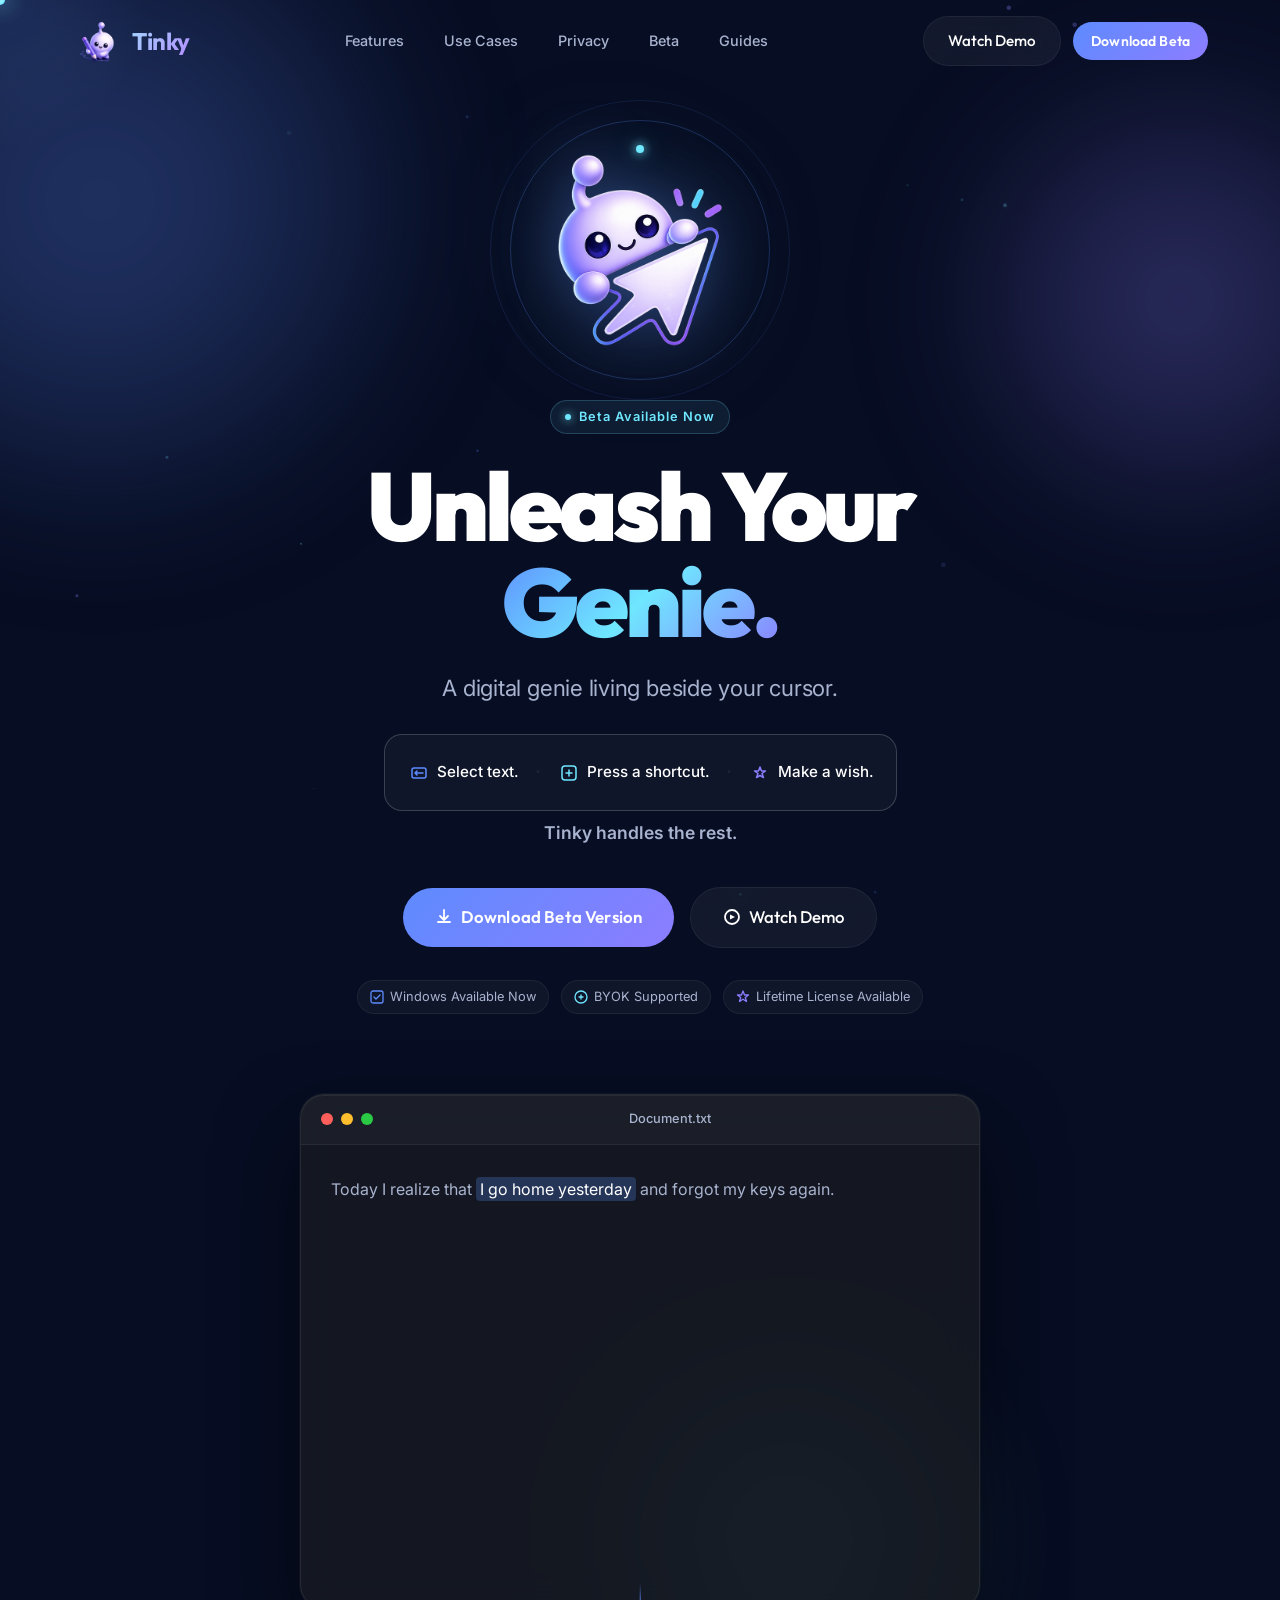
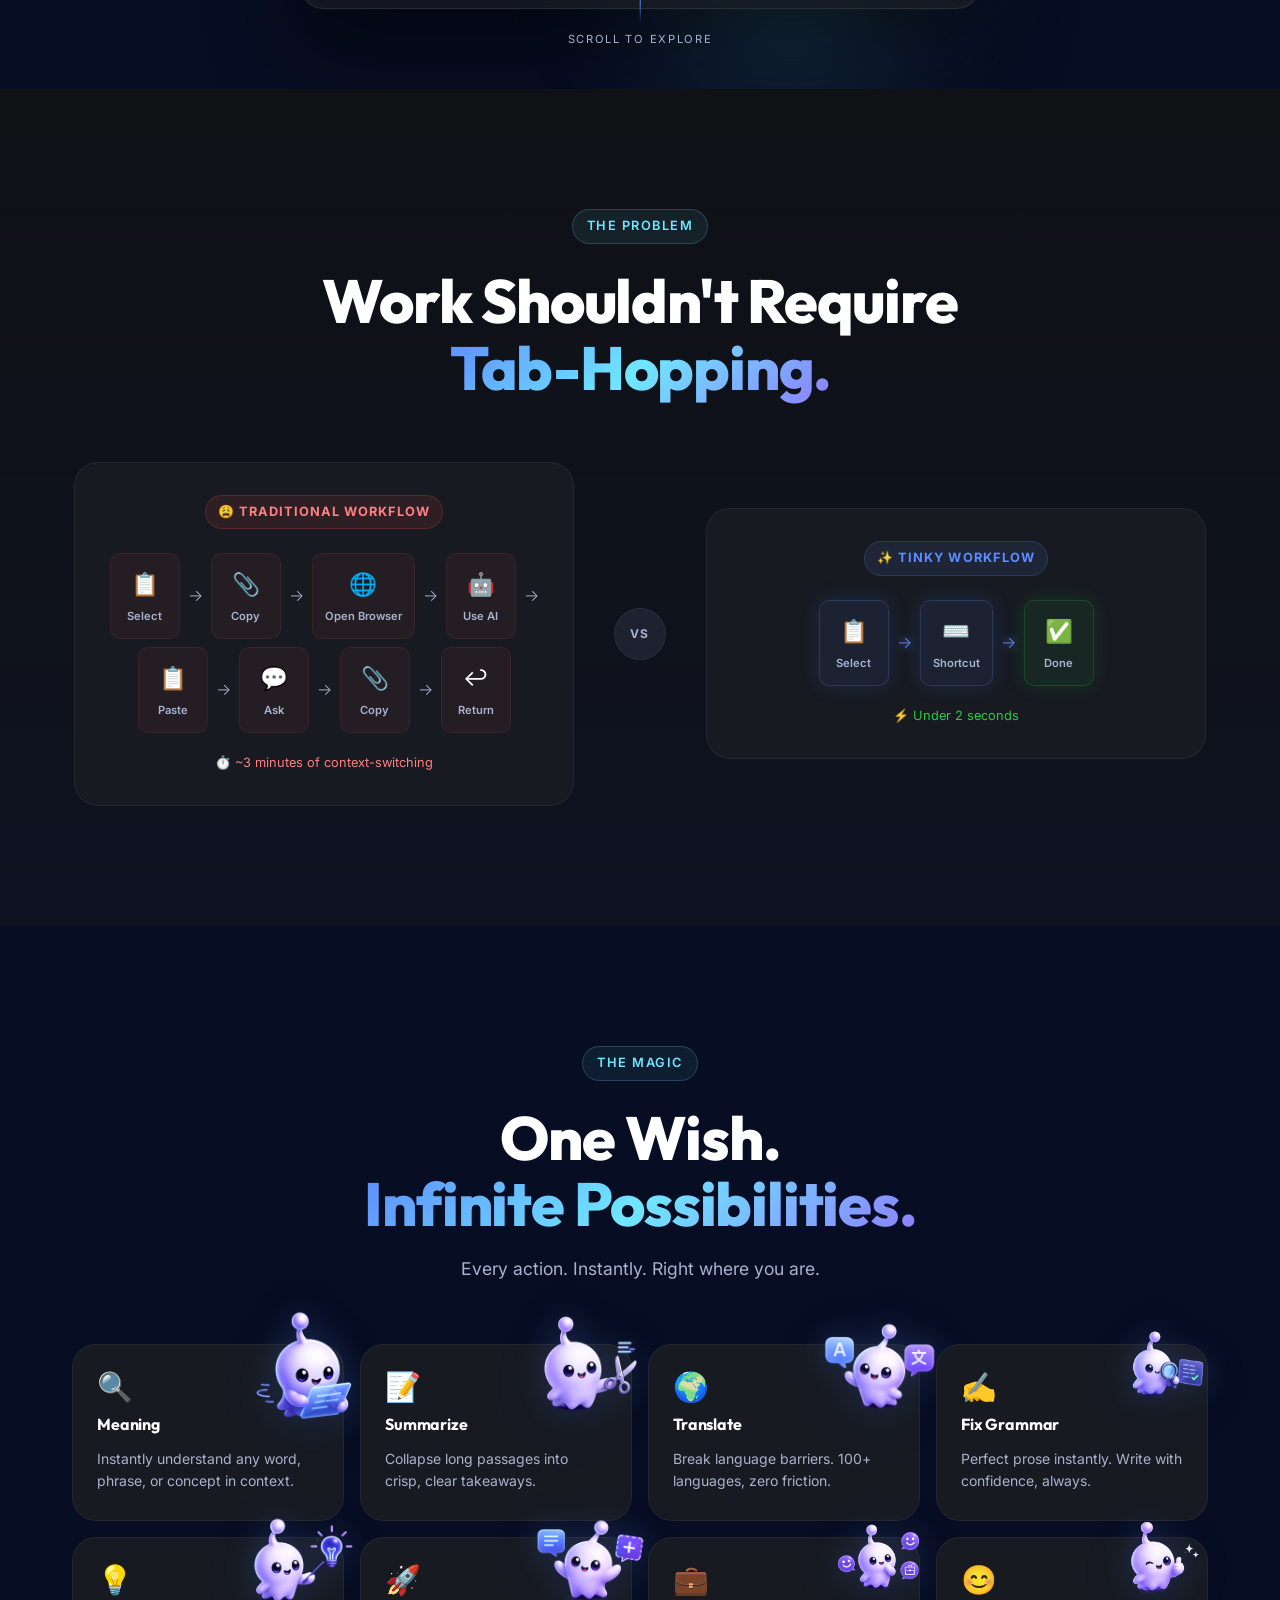
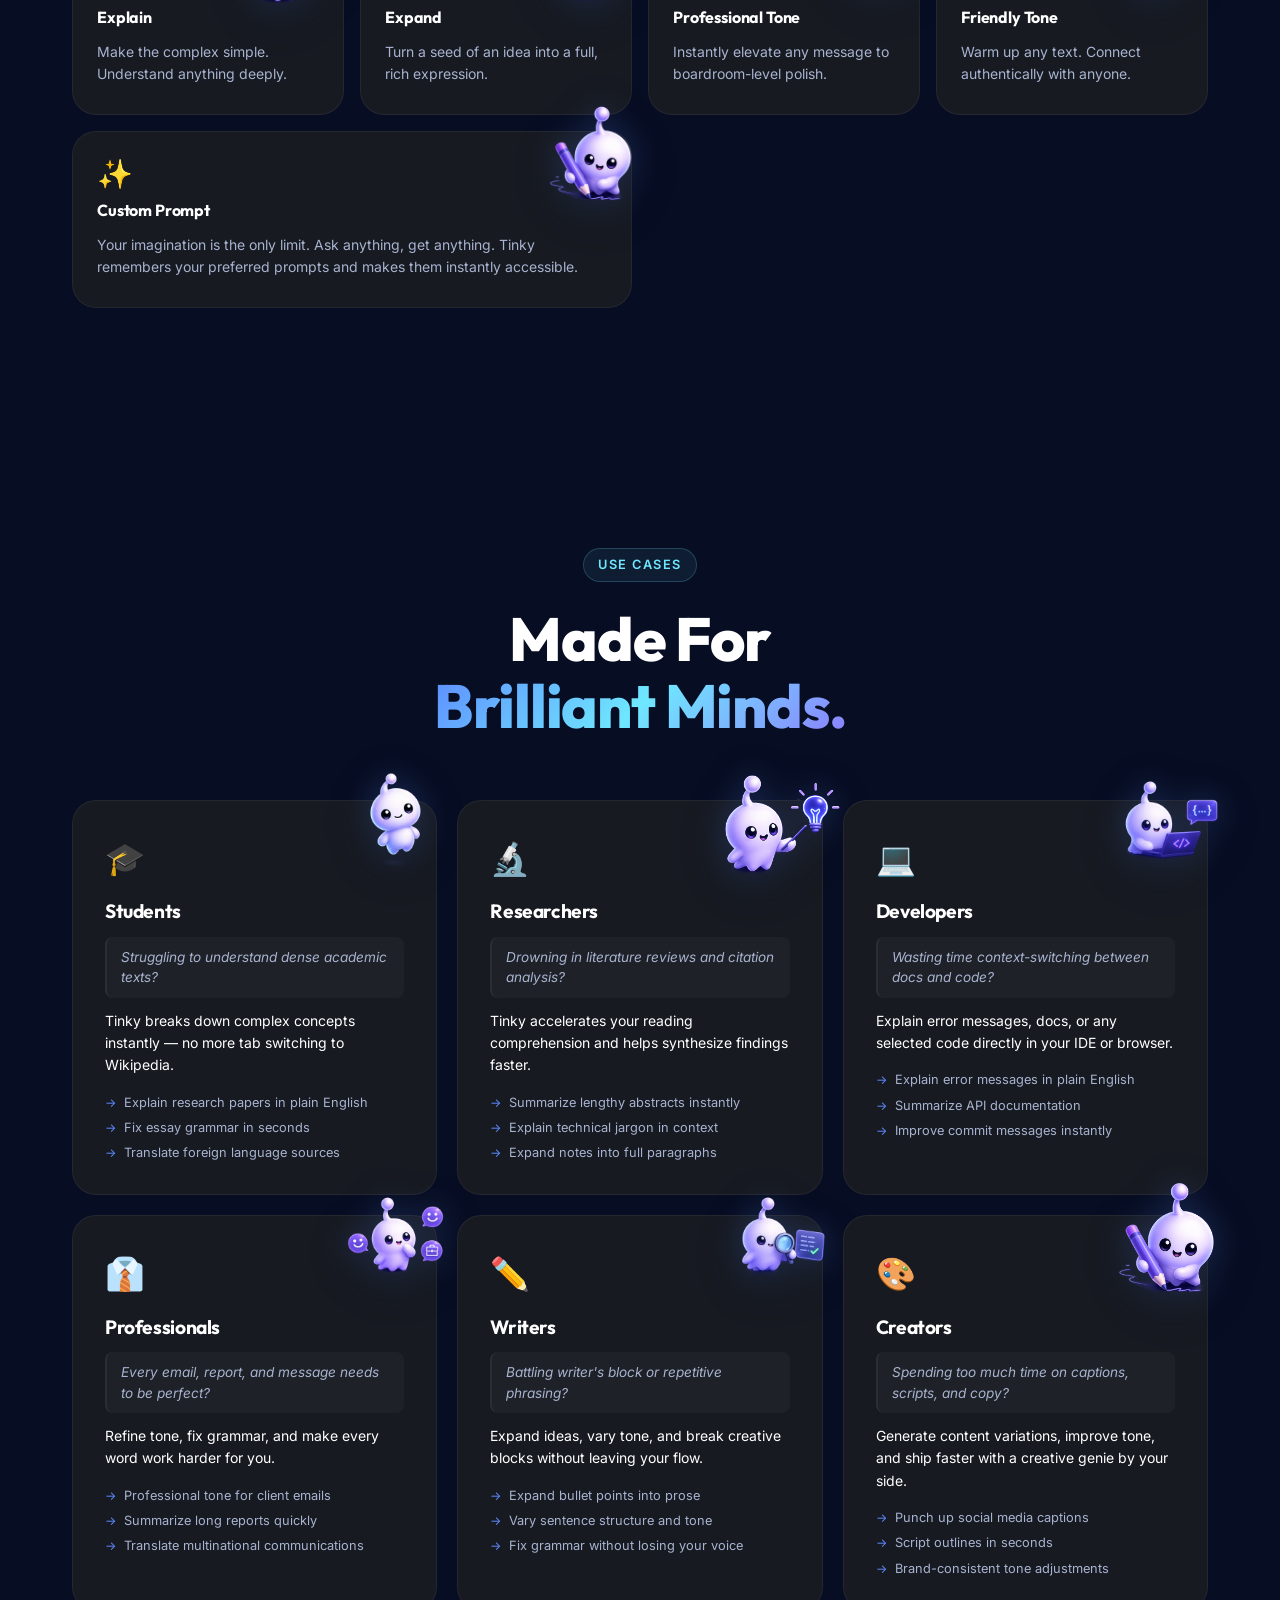
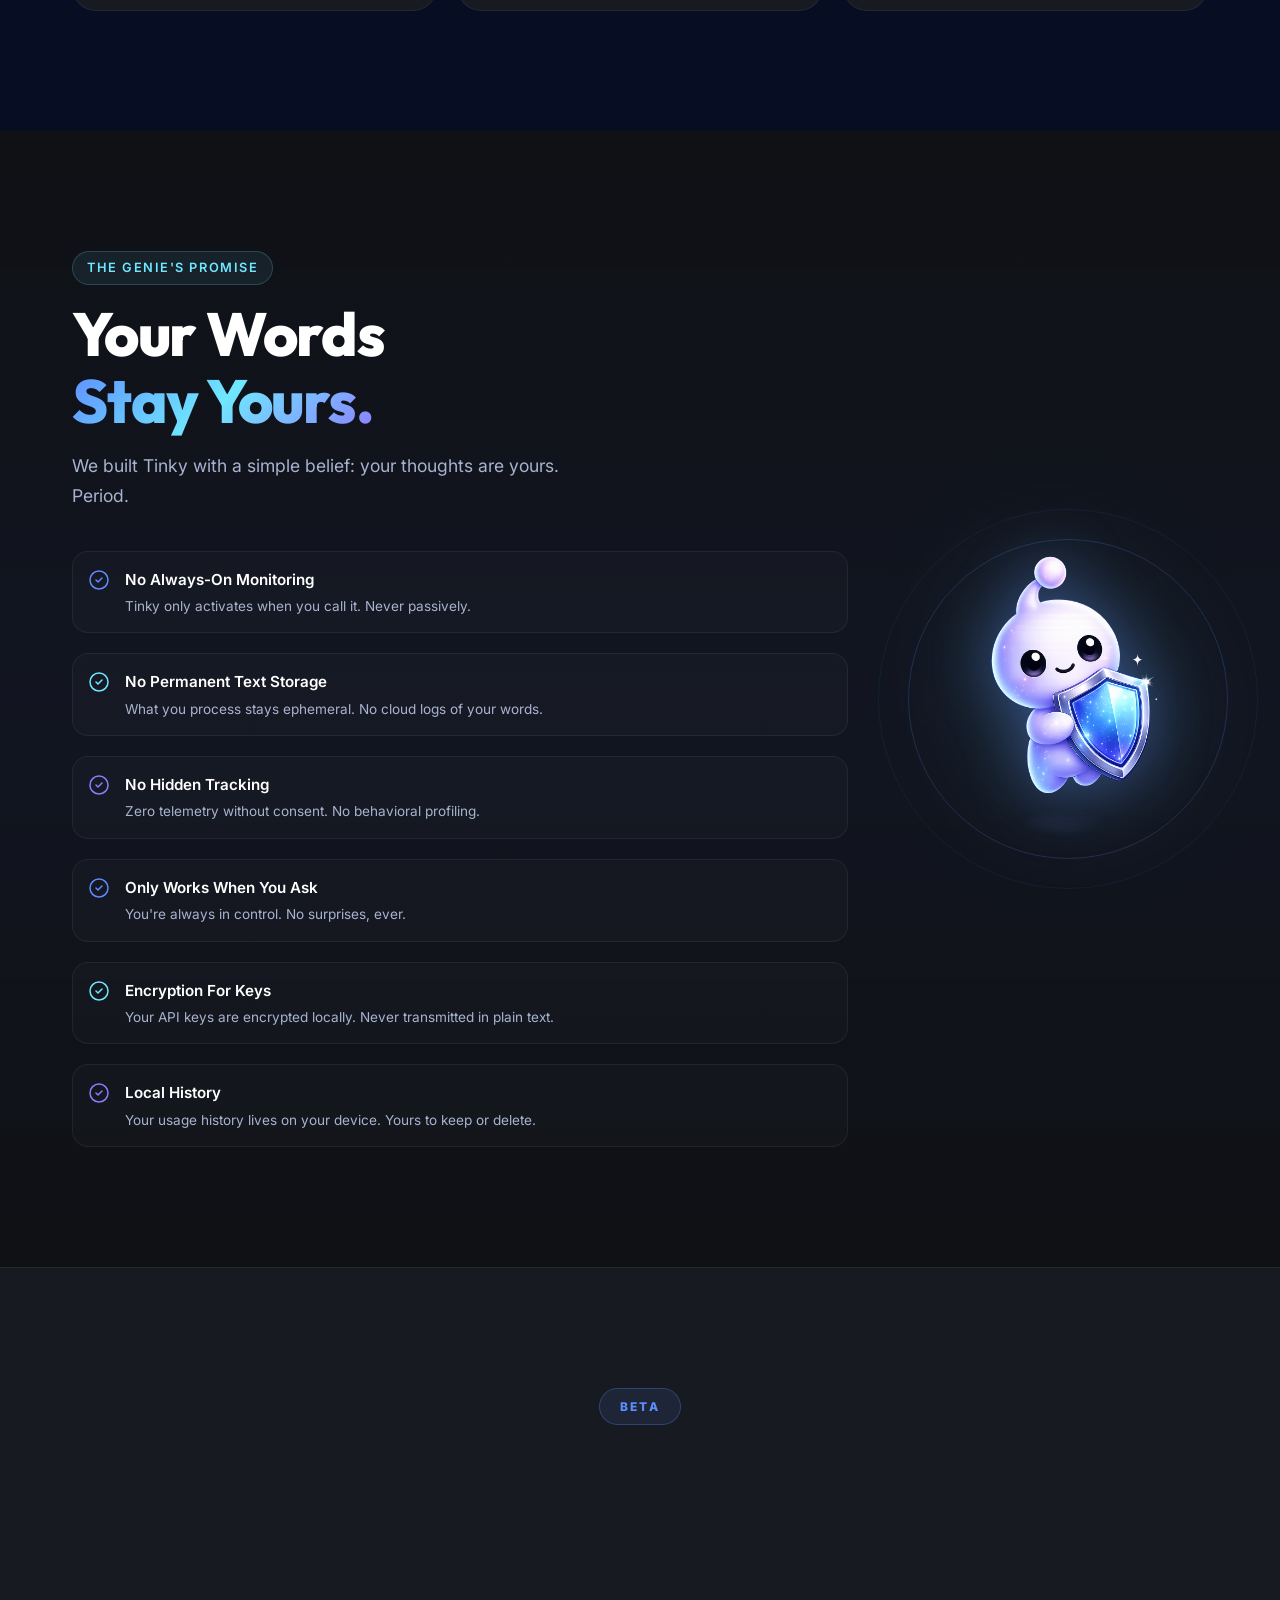
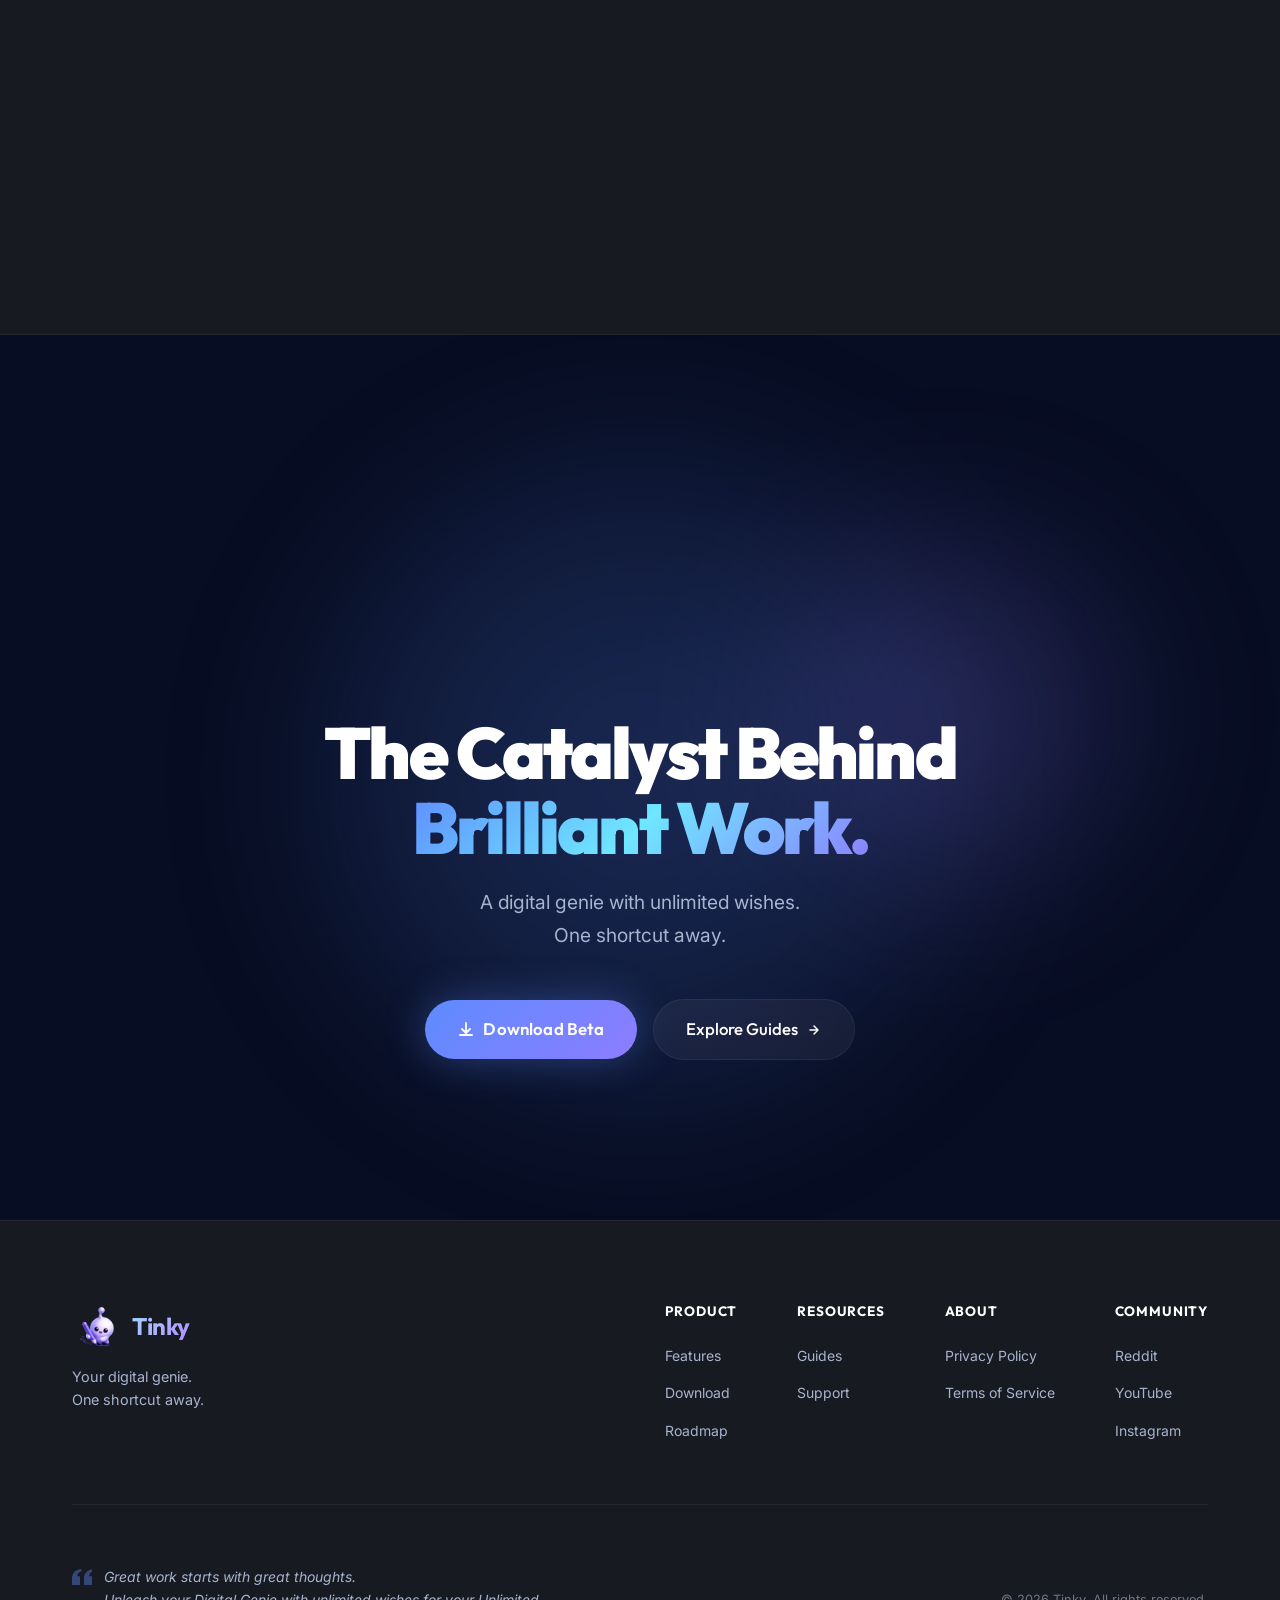
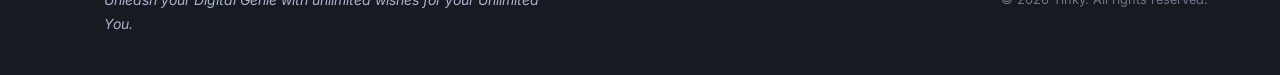
==== index.html @ 5c69d60b "Add files via upload" ====
<!DOCTYPE html>
<html lang="en">
<head>
  <meta charset="UTF-8" />
  <meta name="viewport" content="width=device-width, initial-scale=1.0" />
  <meta name="description" content="Tinky — A digital genie living beside your cursor. Select text, press a shortcut, make a wish. Tinky handles the rest." />
  <meta name="keywords" content="Tinky, AI assistant, text enhancement, productivity tool, digital genie, AI writing" />
  <meta property="og:title" content="Tinky — Unleash Your Genie" />
  <meta property="og:description" content="A digital genie living beside your cursor. Select text. Press a shortcut. Make a wish." />
  <title>Tinky — Unleash Your Genie</title>
  <link rel="preconnect" href="https://fonts.googleapis.com" />
  <link rel="preconnect" href="https://fonts.gstatic.com" crossorigin />
  <link href="https://fonts.googleapis.com/css2?family=Inter:wght@300;400;500;600;700;800;900&family=Outfit:wght@300;400;500;600;700;800;900&display=swap" rel="stylesheet" />
  <link rel="preload" href="styles.css" as="style" onload="this.onload=null;this.rel='stylesheet'">
  <noscript><link rel="stylesheet" href="styles.css" /></noscript>
  <link rel="icon" type="image/png" href="assets/tinky_app_icon.ico" />
  
  <style>
    html {
      background: #070d22;
    }
    body {
      margin: 0;
      min-height: 100vh;
      background: #070d22;
      color: #ffffff;
    }
    .loading-indicator {
      position: fixed;
      inset: 0;
      background: radial-gradient(circle at top, rgba(94, 139, 255, 0.18), transparent 40%), linear-gradient(135deg, #0a0e27 0%, #12182f 100%);
      display: flex;
      flex-direction: column;
      justify-content: center;
      align-items: center;
      z-index: 999999999;
      opacity: 1;
      visibility: visible;
      transition: opacity 0.35s ease-out, visibility 0.35s ease-out;
      pointer-events: auto;
    }
    .loading-indicator.hidden {
      opacity: 0;
      visibility: hidden;
      pointer-events: none;
    }
    .loading-spinner {
      width: 72px;
      height: 72px;
      border-radius: 50%;
      border: 3px solid rgba(94, 139, 255, 0.18);
      border-top-color: #8c7dff;
      box-shadow: 0 0 0 1px rgba(110, 139, 255, 0.12), 0 18px 60px rgba(12, 18, 38, 0.42);
      animation: spin 1.05s linear infinite;
      margin-bottom: 18px;
    }
    .loading-status {
      font-family: 'Inter', sans-serif;
      font-size: 14px;
      color: rgba(255, 255, 255, 0.72);
      letter-spacing: 0.12em;
      text-transform: uppercase;
      margin-top: 8px;
    }
    @keyframes spin {
      to { transform: rotate(360deg); }
    }
    .loading-text {
      font-family: 'Inter', sans-serif;
      font-size: 18px;
      color: #fff;
      font-weight: 500;
      margin-bottom: 8px;
    }
    .loading-percentage {
      font-family: 'Inter', sans-serif;
      font-size: 48px;
      font-weight: 700;
      background: linear-gradient(135deg, #5e8bff 0%, #a78bfa 100%);
      -webkit-background-clip: text;
      -webkit-text-fill-color: transparent;
      background-clip: text;
    }
  </style>
</head>
<body>
  <!-- Loading Indicator -->
  <div id="loading-indicator" class="loading-indicator">
    <div class="loading-spinner"></div>
    <div class="loading-text">Loading</div>
    <div class="loading-percentage" id="loading-percentage">0%</div>
  </div>

  <!-- Cursor Glow -->
  <div id="cursor-glow" class="cursor-glow"></div>

  <!-- Particle Canvas -->
  <canvas id="particle-canvas" class="particle-canvas"></canvas>

  <!-- Navigation -->
  <nav class="nav" id="navbar">
    <div class="nav-inner">
      <div class="nav-logo">
        <div class="logo-icon">
          <img src="assets/tinky_app_icon.png" alt="Tinky Logo" class="nav-logo-img" />
        </div>
        <span class="logo-text">Tinky</span>
      </div>

      <ul class="nav-links">
        <li><a href="#features" class="nav-link">Features</a></li>
        <li><a href="#use-cases" class="nav-link">Use Cases</a></li>
        <li><a href="#privacy" class="nav-link">Privacy</a></li>
        <li><a href="#beta" class="nav-link">Beta</a></li>
        <li><a href="guides/Guide.html" class="nav-link">Guides</a></li>
        
      </ul>

      <div class="nav-actions">
        <a href="https://youtu.be/d6qUMZA48lI" class="btn-ghost" id="nav-demo-btn" target="_blank" rel="noopener noreferrer">Watch Demo</a>
        <a href="https://github.com/Prasad-wOw/Tinky/releases/download/v1.0.1/Tinky.exe" class="btn-primary btn-sm" id="nav-download-btn" download>Download Beta</a>
      </div>

      <button class="mobile-menu-btn" id="mobile-menu-btn" aria-label="Toggle menu">
        <span></span><span></span><span></span>
      </button>
    </div>
      <div class="mobile-menu" id="mobile-menu">
      <a href="#features" class="mobile-link">Features</a>
      <a href="#use-cases" class="mobile-link">Use Cases</a>
      <a href="#privacy" class="mobile-link">Privacy</a>
      <a href="#beta" class="mobile-link">Beta</a>
      <a href="guides/Guide.html" class="mobile-link">Guides</a>
      <a href="https://github.com/Prasad-wOw/Tinky/releases/download/v1.0.1/Tinky.exe" class="btn-primary" id="mobile-download-btn" download>Download Beta</a>
    </div>
  </nav>

  <!-- ============================
       HERO SECTION
  ============================= -->
  <section class="hero" id="hero">
    <div class="hero-bg">
      <div class="hero-orb hero-orb-1"></div>
      <div class="hero-orb hero-orb-2"></div>
      <div class="hero-orb hero-orb-3"></div>
    </div>

    <div class="hero-content">
      <!-- Mascot -->
      <div class="hero-mascot-wrapper" id="hero-mascot">
        <div class="mascot-container">
          <div class="mascot-glow-ring"></div>
          <div class="mascot-glow-ring ring-2"></div>
          <img src="assets/Tinky_logo.png" alt="Tinky mascot" class="mascot-img" id="mascot-img"/>
          <div class="mascot-particles" id="mascot-particles"></div>
          <div class="antenna-glow"></div>
        </div>
      </div>

      <div class="hero-text">
        <div class="hero-badge reveal">
          <span class="badge-dot"></span>
          Beta Available Now
        </div>

        <h1 class="hero-headline reveal reveal-delay-1">
          Unleash Your<br/>
          <span class="gradient-text">Genie.</span>
        </h1>

        <p class="hero-subheadline reveal reveal-delay-2">
          A digital genie living beside your cursor.
        </p>

        <div class="hero-steps reveal reveal-delay-3" style="border: 1px solid rgba(255,255,255,0.18); border-radius: 18px; padding: 18px 22px; background: rgba(255,255,255,0.04); display: inline-flex; align-items: center; gap: 12px;">
          <div class="step-item">
            <div class="step-icon">
              <svg width="16" height="16" viewBox="0 0 16 16" fill="none"><rect x="1" y="3" width="14" height="10" rx="2" fill="none" stroke="#5E8BFF" stroke-width="1.5"/><path d="M4 8h8M4 8L6 6M4 8l2 2" stroke="#5E8BFF" stroke-width="1.5" stroke-linecap="round"/></svg>
            </div>
            Select text.
          </div>
          <div class="step-dot">·</div>
          <div class="step-item">
            <div class="step-icon">
              <svg width="16" height="16" viewBox="0 0 16 16" fill="none"><rect x="1" y="1" width="14" height="14" rx="3" fill="none" stroke="#6FE7FF" stroke-width="1.5"/><path d="M5 8h6M8 5v6" stroke="#6FE7FF" stroke-width="1.5" stroke-linecap="round"/></svg>
            </div>
            Press a shortcut.
          </div>
          <div class="step-dot">·</div>
          <div class="step-item">
            <div class="step-icon">
              <svg width="16" height="16" viewBox="0 0 16 16" fill="none"><path d="M8 2l1.5 4h4L10 8.5l1.5 4L8 10.5 4.5 12.5 6 8.5 2.5 6h4z" fill="none" stroke="#8C7DFF" stroke-width="1.5" stroke-linejoin="round"/></svg>
            </div>
            Make a wish.
          </div>
        </div>

        <p class="hero-tagline reveal reveal-delay-3">
          Tinky handles the rest.
        </p>

        <div class="hero-ctas reveal reveal-delay-4">
          <a href="https://github.com/Prasad-wOw/Tinky/releases/download/v1.0.1/Tinky.exe" class="btn-primary btn-large" id="hero-download-btn" download>
            <svg width="18" height="18" viewBox="0 0 18 18" fill="none"><path d="M9 2v10M5 8l4 4 4-4M3 14h12" stroke="currentColor" stroke-width="1.8" stroke-linecap="round" stroke-linejoin="round"/></svg>
            Download Beta Version
          </a>
          <a href="https://youtu.be/d6qUMZA48lI" class="btn-ghost btn-large" id="hero-demo-btn" target="_blank" rel="noopener noreferrer">
            <svg width="18" height="18" viewBox="0 0 18 18" fill="none"><circle cx="9" cy="9" r="7" stroke="currentColor" stroke-width="1.8"/><path d="M7 6.5l5 2.5-5 2.5V6.5z" fill="currentColor"/></svg>
            Watch Demo
          </a>
        </div>

        <div class="hero-badges reveal reveal-delay-5">
          <div class="info-badge">
            <svg width="14" height="14" viewBox="0 0 14 14" fill="none"><rect x="1" y="1" width="12" height="12" rx="2" stroke="#5E8BFF" stroke-width="1.3"/><path d="M4 7l2 2 4-4" stroke="#5E8BFF" stroke-width="1.3" stroke-linecap="round"/></svg>
            Windows Available Now
          </div>
          <div class="info-badge">
            <svg width="14" height="14" viewBox="0 0 14 14" fill="none"><circle cx="7" cy="7" r="6" stroke="#6FE7FF" stroke-width="1.3"/><path d="M5 7h4M7 5v4" stroke="#6FE7FF" stroke-width="1.3" stroke-linecap="round"/></svg>
            BYOK Supported
          </div>
          <div class="info-badge">
            <svg width="14" height="14" viewBox="0 0 14 14" fill="none"><path d="M7 1l1.5 4h4l-3.25 2.5 1.25 4L7 9.25 3.5 11.5 4.75 7.5 1.5 5h4z" stroke="#8C7DFF" stroke-width="1.3" stroke-linejoin="round"/></svg>
            Lifetime License Available
          </div>
        </div>
      </div>
    </div>

    <!-- Interactive Demo Animation -->
    <div class="hero-demo reveal reveal-delay-2" id="hero-demo">
      <div class="demo-window">
        <div class="demo-window-bar">
          <div class="demo-dot demo-dot-red"></div>
          <div class="demo-dot demo-dot-yellow"></div>
          <div class="demo-dot demo-dot-green"></div>
          <span class="demo-window-title">Document.txt</span>
        </div>
        <div class="demo-content">
          <div class="demo-text-area">
            <p class="demo-text">Today I realize that <span class="demo-selected" id="demo-selected-text">I go home yesterday</span> and forgot my keys again.</p>
          </div>
          <div class="demo-shortcut-badge" id="demo-shortcut">
            <span class="shortcut-key">Ctrl</span>
            <span class="shortcut-plus">+</span>
            <span class="shortcut-key">Shift</span>
            <span class="shortcut-plus">+</span>
            <span class="shortcut-key">Space</span>
          </div>
          <div class="demo-tinky-popup" id="demo-popup">
            <div class="popup-header">
              <div class="popup-tinky-mini">✨</div>
              <span>Tinky</span>
            </div>
            <div class="popup-options">
              <div class="popup-option popup-option-active" id="demo-fix-btn">
                <span class="option-icon">✍️</span>
                Fix Grammar
              </div>
              <div class="popup-option">
                <span class="option-icon">📝</span>
                Summarize
              </div>
              <div class="popup-option">
                <span class="option-icon">🌍</span>
                Translate
              </div>
            </div>
          </div>
          <div class="demo-result" id="demo-result">
            <div class="result-label">✨ Fixed</div>
            <div class="result-text" id="demo-result-text">I went home yesterday</div>
          </div>
        </div>
      </div>
    </div>

    <div class="hero-scroll-hint">
      <div class="scroll-line"></div>
      <span>Scroll to explore</span>
    </div>
  </section>

  <!-- ============================
       SECTION 2: THE PROBLEM
  ============================= -->
  <section class="section problem-section" id="problem">
    <div class="container">
      <div class="section-label reveal">The Problem</div>
      <h2 class="section-headline reveal reveal-delay-1">
        Work Shouldn't Require<br/>
        <span class="gradient-text">Tab-Hopping.</span>
      </h2>

      <div class="workflow-comparison reveal reveal-delay-2">
        <div class="workflow-card workflow-old">
          <div class="workflow-label workflow-label-bad">😩 Traditional Workflow</div>
          <div class="workflow-steps" id="old-workflow">
            <div class="wf-step wf-step-bad">
              <div class="wf-icon">📋</div>
              <div class="wf-text">Select</div>
            </div>
            <div class="wf-arrow">→</div>
            <div class="wf-step wf-step-bad">
              <div class="wf-icon">📎</div>
              <div class="wf-text">Copy</div>
            </div>
            <div class="wf-arrow">→</div>
            <div class="wf-step wf-step-bad">
              <div class="wf-icon">🌐</div>
              <div class="wf-text">Open Browser</div>
            </div>
            <div class="wf-arrow">→</div>
            <div class="wf-step wf-step-bad">
              <div class="wf-icon">🤖</div>
              <div class="wf-text">Use AI</div>
            </div>
            <div class="wf-arrow">→</div>
            <div class="wf-step wf-step-bad">
              <div class="wf-icon">📋</div>
              <div class="wf-text">Paste</div>
            </div>
            <div class="wf-arrow">→</div>
            <div class="wf-step wf-step-bad">
              <div class="wf-icon">💬</div>
              <div class="wf-text">Ask</div>
            </div>
            <div class="wf-arrow">→</div>
            <div class="wf-step wf-step-bad">
              <div class="wf-icon">📎</div>
              <div class="wf-text">Copy</div>
            </div>
            <div class="wf-arrow">→</div>
            <div class="wf-step wf-step-bad">
              <div class="wf-icon">↩️</div>
              <div class="wf-text">Return</div>
            </div>
          </div>
          <div class="workflow-time">⏱️ ~3 minutes of context-switching</div>
        </div>

        <div class="vs-divider">
          <div class="vs-circle">VS</div>
        </div>

        <div class="workflow-card workflow-new">
          <div class="workflow-label workflow-label-good">✨ Tinky Workflow</div>
          <div class="workflow-steps workflow-steps-new">
            <div class="wf-step wf-step-good wf-step-glow">
              <div class="wf-icon">📋</div>
              <div class="wf-text">Select</div>
            </div>
            <div class="wf-arrow wf-arrow-glow">→</div>
            <div class="wf-step wf-step-good wf-step-glow">
              <div class="wf-icon">⌨️</div>
              <div class="wf-text">Shortcut</div>
            </div>
            <div class="wf-arrow wf-arrow-glow">→</div>
            <div class="wf-step wf-step-good wf-step-glow done-step">
              <div class="wf-icon">✅</div>
              <div class="wf-text">Done</div>
            </div>
          </div>
          <div class="workflow-time workflow-time-good">⚡ Under 2 seconds</div>
        </div>
      </div>
    </div>
  </section>

  <!-- ============================
       SECTION 3: THE MAGIC
  ============================= -->
  <section class="section magic-section" id="features">
    <div class="container">
      <div class="section-label reveal">The Magic</div>
      <h2 class="section-headline reveal reveal-delay-1">
        One Wish.<br/>
        <span class="gradient-text">Infinite Possibilities.</span>
      </h2>
      <p class="section-subtext reveal reveal-delay-2">
        Every action. Instantly. Right where you are.
      </p>

      <div class="features-grid" id="features-grid">
        <div class="feature-card reveal" data-delay="0">
          <div class="feature-card-glow"></div>
          <div class="feature-emoji">🔍</div>
          <div class="feature-tinky-mini">
            <img src="assets/Meaning-Tinky.png" alt="Meaning" class="tinky-mini-img" />
          </div>
          <h3 class="feature-title">Meaning</h3>
          <p class="feature-desc">Instantly understand any word, phrase, or concept in context.</p>
          
        </div>

        <div class="feature-card reveal" data-delay="50">
          <div class="feature-card-glow"></div>
          <div class="feature-emoji">📝</div>
          <div class="feature-tinky-mini">
            <img src="assets/Summarize-Tinky.png" alt="Summarize" class="tinky-mini-img" />
          </div>
          <h3 class="feature-title">Summarize</h3>
          <p class="feature-desc">Collapse long passages into crisp, clear takeaways.</p>
        </div>

        <div class="feature-card reveal" data-delay="100">
          <div class="feature-card-glow"></div>
          <div class="feature-emoji">🌍</div>
          <div class="feature-tinky-mini">
            <img src="assets/Translate-Tinky.png" alt="Translate" class="tinky-mini-img" />
          </div>
          <h3 class="feature-title">Translate</h3>
          <p class="feature-desc">Break language barriers. 100+ languages, zero friction.</p>
        </div>

        <div class="feature-card reveal" data-delay="150">
          <div class="feature-card-glow"></div>
          <div class="feature-emoji">✍️</div>
          <div class="feature-tinky-mini">
            <img src="assets/Fix-Grammar-Tinky.png" alt="Fix Grammar" class="tinky-mini-img" />
          </div>
          <h3 class="feature-title">Fix Grammar</h3>
          <p class="feature-desc">Perfect prose instantly. Write with confidence, always.</p>
        </div>

        <div class="feature-card reveal" data-delay="200">
          <div class="feature-card-glow"></div>
          <div class="feature-emoji">💡</div>
          <div class="feature-tinky-mini">
            <img src="assets/Explain-Tinky.png" alt="Explain" class="tinky-mini-img" />
          </div>
          <h3 class="feature-title">Explain</h3>
          <p class="feature-desc">Make the complex simple. Understand anything deeply.</p>
        </div>

        <div class="feature-card reveal" data-delay="250">
          <div class="feature-card-glow"></div>
          <div class="feature-emoji">🚀</div>
          <div class="feature-tinky-mini">
            <img src="assets/Expand-Tinky.png" alt="Expand" class="tinky-mini-img" />
          </div>
          <h3 class="feature-title">Expand</h3>
          <p class="feature-desc">Turn a seed of an idea into a full, rich expression.</p>
        </div>

        <div class="feature-card reveal" data-delay="300">
          <div class="feature-card-glow"></div>
          <div class="feature-emoji">💼</div>
          <div class="feature-tinky-mini">
            <img src="assets/Professional-Tone-Tinky.png" alt="Professional Tone" class="tinky-mini-img" />
          </div>
          <h3 class="feature-title">Professional Tone</h3>
          <p class="feature-desc">Instantly elevate any message to boardroom-level polish.</p>
        </div>

        <div class="feature-card reveal" data-delay="350">
          <div class="feature-card-glow"></div>
          <div class="feature-emoji">😊</div>
          <div class="feature-tinky-mini">
            <img src="assets/Friendly-Tone-Tinky.png" alt="Friendly Tone" class="tinky-mini-img" />
          </div>
          <h3 class="feature-title">Friendly Tone</h3>
          <p class="feature-desc">Warm up any text. Connect authentically with anyone.</p>
        </div>

        <div class="feature-card feature-card-wide reveal" data-delay="400">
          <div class="feature-card-glow"></div>
          <div class="feature-emoji">✨</div>
          <div class="feature-tinky-mini">
            <img src="assets/Custom-Prompt-Tinky.png" alt="Custom Prompt" class="tinky-mini-img" />
          </div>
          <h3 class="feature-title">Custom Prompt</h3>
          <p class="feature-desc">Your imagination is the only limit. Ask anything, get anything. Tinky remembers your preferred prompts and makes them instantly accessible.</p>
        </div>
      </div>
    </div>
  </section>

  <!-- ============================
       SECTION 5: USE CASES
  ============================= -->
  <section class="section usecases-section" id="use-cases">
    <div class="container">
      <div class="section-label reveal">Use Cases</div>
      <h2 class="section-headline reveal reveal-delay-1">
        Made For<br/>
        <span class="gradient-text">Brilliant Minds.</span>
      </h2>

      <div class="usecases-grid">
        <div class="usecase-card reveal" data-delay="0">
          <div class="usecase-card-inner">
            <div class="usecase-icon">🎓</div>
            <div class="usecase-tinky-badge">
              <img src="assets/ChatGPT%20Image%20Jun%208,%202026,%2010_54_30%20PM.png" alt="Students" class="usecase-tinky-img" />
            </div>
            <h3 class="usecase-title">Students</h3>
            <p class="usecase-problem">Struggling to understand dense academic texts?</p>
            <p class="usecase-solution">Tinky breaks down complex concepts instantly — no more tab switching to Wikipedia.</p>
            <ul class="usecase-examples">
              <li>Explain research papers in plain English</li>
              <li>Fix essay grammar in seconds</li>
              <li>Translate foreign language sources</li>
            </ul>
          </div>
        </div>

        <div class="usecase-card reveal" data-delay="100">
          <div class="usecase-card-inner">
            <div class="usecase-icon">🔬</div>
            <div class="usecase-tinky-badge">
              <img src="assets/Explain-Tinky.png" alt="Researchers" class="usecase-tinky-img" />
            </div>
            <h3 class="usecase-title">Researchers</h3>
            <p class="usecase-problem">Drowning in literature reviews and citation analysis?</p>
            <p class="usecase-solution">Tinky accelerates your reading comprehension and helps synthesize findings faster.</p>
            <ul class="usecase-examples">
              <li>Summarize lengthy abstracts instantly</li>
              <li>Explain technical jargon in context</li>
              <li>Expand notes into full paragraphs</li>
            </ul>
          </div>
        </div>

        <div class="usecase-card reveal" data-delay="200">
          <div class="usecase-card-inner">
            <div class="usecase-icon">💻</div>
            <div class="usecase-tinky-badge">
              <img src="assets/ChatGPT%20Image%20May%2031,%202026,%2010_55_12%20PM.png" alt="Developers" class="usecase-tinky-img" />
            </div>
            <h3 class="usecase-title">Developers</h3>
            <p class="usecase-problem">Wasting time context-switching between docs and code?</p>
            <p class="usecase-solution">Explain error messages, docs, or any selected code directly in your IDE or browser.</p>
            <ul class="usecase-examples">
              <li>Explain error messages in plain English</li>
              <li>Summarize API documentation</li>
              <li>Improve commit messages instantly</li>
            </ul>
          </div>
        </div>

        <div class="usecase-card reveal" data-delay="0">
          <div class="usecase-card-inner">
            <div class="usecase-icon">👔</div>
            <div class="usecase-tinky-badge">
              <img src="assets/Professional-Tone-Tinky.png" alt="Professionals" class="usecase-tinky-img" />
            </div>
            <h3 class="usecase-title">Professionals</h3>
            <p class="usecase-problem">Every email, report, and message needs to be perfect?</p>
            <p class="usecase-solution">Refine tone, fix grammar, and make every word work harder for you.</p>
            <ul class="usecase-examples">
              <li>Professional tone for client emails</li>
              <li>Summarize long reports quickly</li>
              <li>Translate multinational communications</li>
            </ul>
          </div>
        </div>

        <div class="usecase-card reveal" data-delay="100">
          <div class="usecase-card-inner">
            <div class="usecase-icon">✏️</div>
            <div class="usecase-tinky-badge">
              <img src="assets/Fix-Grammar-Tinky.png" alt="Writers" class="usecase-tinky-img" />
            </div>
            <h3 class="usecase-title">Writers</h3>
            <p class="usecase-problem">Battling writer's block or repetitive phrasing?</p>
            <p class="usecase-solution">Expand ideas, vary tone, and break creative blocks without leaving your flow.</p>
            <ul class="usecase-examples">
              <li>Expand bullet points into prose</li>
              <li>Vary sentence structure and tone</li>
              <li>Fix grammar without losing your voice</li>
            </ul>
          </div>
        </div>

        <div class="usecase-card reveal" data-delay="200">
          <div class="usecase-card-inner">
            <div class="usecase-icon">🎨</div>
            <div class="usecase-tinky-badge">
              <img src="assets/Custom-Prompt-Tinky.png" alt="Creators" class="usecase-tinky-img" />
            </div>
            <h3 class="usecase-title">Creators</h3>
            <p class="usecase-problem">Spending too much time on captions, scripts, and copy?</p>
            <p class="usecase-solution">Generate content variations, improve tone, and ship faster with a creative genie by your side.</p>
            <ul class="usecase-examples">
              <li>Punch up social media captions</li>
              <li>Script outlines in seconds</li>
              <li>Brand-consistent tone adjustments</li>
            </ul>
          </div>
        </div>
      </div>
    </div>
  </section>

  <!-- ============================
       SECTION 6: PRIVACY
  ============================= -->
  <section class="section privacy-section" id="privacy">
    <div class="container">
      <div class="privacy-inner">
        <div class="privacy-text">
          <div class="section-label reveal">The Genie's Promise</div>
          <h2 class="section-headline reveal reveal-delay-1">
            Your Words<br/>
            <span class="gradient-text">Stay Yours.</span>
          </h2>
          <p class="section-subtext reveal reveal-delay-2">
            We built Tinky with a simple belief: your thoughts are yours. Period.
          </p>

          <div class="privacy-promises reveal reveal-delay-3">
            <div class="promise-item">
              <div class="promise-icon">
                <svg width="20" height="20" viewBox="0 0 20 20" fill="none"><circle cx="10" cy="10" r="9" stroke="#5E8BFF" stroke-width="1.5"/><path d="M7 10l2 2 4-4" stroke="#5E8BFF" stroke-width="1.5" stroke-linecap="round" stroke-linejoin="round"/></svg>
              </div>
              <div>
                <div class="promise-title">No Always-On Monitoring</div>
                <div class="promise-desc">Tinky only activates when you call it. Never passively.</div>
              </div>
            </div>
            <div class="promise-item">
              <div class="promise-icon">
                <svg width="20" height="20" viewBox="0 0 20 20" fill="none"><circle cx="10" cy="10" r="9" stroke="#6FE7FF" stroke-width="1.5"/><path d="M7 10l2 2 4-4" stroke="#6FE7FF" stroke-width="1.5" stroke-linecap="round" stroke-linejoin="round"/></svg>
              </div>
              <div>
                <div class="promise-title">No Permanent Text Storage</div>
                <div class="promise-desc">What you process stays ephemeral. No cloud logs of your words.</div>
              </div>
            </div>
            <div class="promise-item">
              <div class="promise-icon">
                <svg width="20" height="20" viewBox="0 0 20 20" fill="none"><circle cx="10" cy="10" r="9" stroke="#8C7DFF" stroke-width="1.5"/><path d="M7 10l2 2 4-4" stroke="#8C7DFF" stroke-width="1.5" stroke-linecap="round" stroke-linejoin="round"/></svg>
              </div>
              <div>
                <div class="promise-title">No Hidden Tracking</div>
                <div class="promise-desc">Zero telemetry without consent. No behavioral profiling.</div>
              </div>
            </div>
            <div class="promise-item">
              <div class="promise-icon">
                <svg width="20" height="20" viewBox="0 0 20 20" fill="none"><circle cx="10" cy="10" r="9" stroke="#5E8BFF" stroke-width="1.5"/><path d="M7 10l2 2 4-4" stroke="#5E8BFF" stroke-width="1.5" stroke-linecap="round" stroke-linejoin="round"/></svg>
              </div>
              <div>
                <div class="promise-title">Only Works When You Ask</div>
                <div class="promise-desc">You're always in control. No surprises, ever.</div>
              </div>
            </div>
            <div class="promise-item">
              <div class="promise-icon">
                <svg width="20" height="20" viewBox="0 0 20 20" fill="none"><circle cx="10" cy="10" r="9" stroke="#6FE7FF" stroke-width="1.5"/><path d="M7 10l2 2 4-4" stroke="#6FE7FF" stroke-width="1.5" stroke-linecap="round" stroke-linejoin="round"/></svg>
              </div>
              <div>
                <div class="promise-title">Encryption For Keys</div>
                <div class="promise-desc">Your API keys are encrypted locally. Never transmitted in plain text.</div>
              </div>
            </div>
            <div class="promise-item">
              <div class="promise-icon">
                <svg width="20" height="20" viewBox="0 0 20 20" fill="none"><circle cx="10" cy="10" r="9" stroke="#8C7DFF" stroke-width="1.5"/><path d="M7 10l2 2 4-4" stroke="#8C7DFF" stroke-width="1.5" stroke-linecap="round" stroke-linejoin="round"/></svg>
              </div>
              <div>
                <div class="promise-title">Local History</div>
                <div class="promise-desc">Your usage history lives on your device. Yours to keep or delete.</div>
              </div>
            </div>
          </div>
        </div>

        <div class="privacy-visual reveal reveal-delay-2">
          <div class="shield-container">
            <div class="shield-glow-ring"></div>
            <div class="shield-glow-ring shield-ring-2"></div>
            <img src="assets/tinky-shield.png" alt="Tinky holding a shield" class="shield-img"/>
          </div>
        </div>
      </div>
    </div>
  </section>

  <!-- ============================
       SECTION 7: BETA
  ============================= -->
  <section class="section beta-section" id="beta">
    <div class="container">
      <div class="beta-inner">
        <div class="beta-badge-large reveal">Beta</div>
        <h2 class="section-headline reveal reveal-delay-1">
          Join The Journey.
        </h2>
        <p class="beta-text reveal reveal-delay-2">
          Tinky is currently in Beta.<br/>
          <span class="beta-highlight">Every feature. Every shortcut. Every improvement.</span><br/>
          Built alongside its community.
        </p>

        <div class="beta-cta reveal reveal-delay-4">
          <a href="https://github.com/Prasad-wOw/Tinky/releases/download/v1.0.1/Tinky.exe" class="btn-primary btn-large" id="beta-download-btn" download>
            <svg width="18" height="18" viewBox="0 0 18 18" fill="none"><path d="M9 2v10M5 8l4 4 4-4M3 14h12" stroke="currentColor" stroke-width="1.8" stroke-linecap="round" stroke-linejoin="round"/></svg>
            Download Beta
          </a>
        </div>

        <div class="beta-platforms reveal reveal-delay-5">
          <div class="platform-badge">
            <svg width="16" height="16" viewBox="0 0 16 16" fill="none"><rect x="1" y="1" width="6" height="6" rx="1" fill="#5E8BFF"/><rect x="9" y="1" width="6" height="6" rx="1" fill="#5E8BFF"/><rect x="1" y="9" width="6" height="6" rx="1" fill="#5E8BFF"/><rect x="9" y="9" width="6" height="6" rx="1" fill="#5E8BFF"/></svg>
            Windows 11
          </div>
        </div>
      </div>
    </div>
  </section>

  <!-- ============================
       FINAL CTA
  ============================= -->
  <section class="section final-cta-section" id="final-cta">
    <div class="final-cta-bg">
      <div class="final-orb final-orb-1"></div>
      <div class="final-orb final-orb-2"></div>
    </div>
    <div class="container">
      <div class="final-cta-inner">
        <div class="final-mascot reveal">
          <div class="final-mascot-container">
            <div class="final-mascot-glow"></div>
            <img src="assets/Tinky_logo.png" alt="Tinky mascot" class="final-mascot-img"/>
          </div>
        </div>

        <h2 class="final-headline reveal reveal-delay-1">
          The Catalyst Behind<br/>
          <span class="gradient-text">Brilliant Work.</span>
        </h2>

        <p class="final-subheadline reveal reveal-delay-2">
          A digital genie with unlimited wishes.<br/>
          One shortcut away.
        </p>

        <div class="final-ctas reveal reveal-delay-3">
          <a href="https://github.com/Prasad-wOw/Tinky/releases/download/v1.0.1/Tinky.exe" class="btn-primary btn-large btn-glow" id="final-download-btn" download>
            <svg width="18" height="18" viewBox="0 0 18 18" fill="none"><path d="M9 2v10M5 8l4 4 4-4M3 14h12" stroke="currentColor" stroke-width="1.8" stroke-linecap="round" stroke-linejoin="round"/></svg>
            Download Beta
          </a>
          <a href="guides/Guide.html" class="btn-ghost btn-large" id="final-guides-btn">
            Explore Guides
            <svg width="16" height="16" viewBox="0 0 16 16" fill="none"><path d="M4 8h8M8 4l4 4-4 4" stroke="currentColor" stroke-width="1.5" stroke-linecap="round" stroke-linejoin="round"/></svg>
          </a>
        </div>
      </div>
    </div>
  </section>

  <!-- ============================
       FOOTER
  ============================= -->
  <footer class="footer" id="footer">
    <div class="container">
      <div class="footer-top">
        <div class="footer-brand">
          <div class="nav-logo">
            <div class="logo-icon">
              <img src="assets/tinky_app_icon.png" alt="Tinky Logo" class="nav-logo-img" />
            </div>
            <span class="logo-text">Tinky</span>
          </div>
          <p class="footer-tagline">Your digital genie.<br/>One shortcut away.</p>
        </div>

        <div class="footer-links-grid">
          <div class="footer-col">
            <h4 class="footer-col-title">Product</h4>
            <ul class="footer-links">
              <li><a href="#features" class="footer-link">Features</a></li>
              <li><a href="https://github.com/Prasad-wOw/Tinky/releases/download/v1.0.1/Tinky.exe" class="footer-link" download>Download</a></li>
              <li><a href="#" class="footer-link">Roadmap</a></li>
            </ul>
          </div>
          <div class="footer-col">
            <h4 class="footer-col-title">Resources</h4>
            <ul class="footer-links">
              <li><a href="guides/Guide.html" class="footer-link">Guides</a></li>
              <li><a href="mailto:support.tinky@gmail.com" class="footer-link">Support</a></li>
            </ul>
          </div>
          <div class="footer-col">
            <h4 class="footer-col-title">About</h4>
            <ul class="footer-links">
              <li><a href="privacy-policy.html" class="footer-link">Privacy Policy</a></li>
              <li><a href="terms-of-service.html" class="footer-link">Terms of Service</a></li>
            </ul>
          </div>
          <div class="footer-col">
            <h4 class="footer-col-title">Community</h4>
            <ul class="footer-links">
              <li><a href="https://www.reddit.com/r/Tinky_Official/" class="footer-link">Reddit</a></li>
              <li><a href="https://www.youtube.com/@Tinky-Official-v1" class="footer-link">YouTube</a></li>
              <li><a href="https://www.instagram.com/nara.simha.prasad/" class="footer-link">Instagram</a></li>
            </ul>
          </div>
        </div>
      </div>

      <div class="footer-bottom">
        <div class="footer-quote">
          <svg width="20" height="16" viewBox="0 0 20 16" fill="none" class="quote-mark"><path d="M0 16V9.6C0 4.267 2.933 1.067 8.8 0l1.2 2C7.2 2.667 5.467 4.533 5.2 7.2H8V16H0zm12 0V9.6C12 4.267 14.933 1.067 20.8 0L22 2C19.2 2.667 17.467 4.533 17.2 7.2H20V16h-8z" fill="#5E8BFF" opacity="0.4"/></svg>
          <p>Great work starts with great thoughts.<br/>Unleash your Digital Genie with unlimited wishes for your Unlimited You.</p>
        </div>
        <div class="footer-copy">
          © 2026 Tinky. All rights reserved.
        </div>
      </div>
    </div>
  </footer>

  <script>
    // Simulate loading progress
    let currentProgress = 0;
    const loadingIndicator = document.getElementById('loading-indicator');
    const loadingPercentage = document.getElementById('loading-percentage');
    
    function updateProgress() {
      if (currentProgress < 90) {
        currentProgress += Math.random() * (15 - 3) + 3;
        if (currentProgress > 90) currentProgress = 90;
      }
      loadingPercentage.textContent = Math.floor(currentProgress) + '%';
    }
    
    const progressInterval = setInterval(updateProgress, 300);
    
    window.addEventListener('load', function() {
      currentProgress = 100;
      loadingPercentage.textContent = '100%';
      clearInterval(progressInterval);
      setTimeout(function() {
        loadingIndicator.classList.add('hidden');
      }, 400);
    });
  </script>
  <script src="app.js"></script>
</body>
</html>
---- styles.css ----
/* ===================================
   TINKY — PREMIUM LANDING PAGE CSS
   =================================== */

/* ---- CSS VARIABLES ---- */
:root {
  --primary: #5E8BFF;
  --accent: #6FE7FF;
  --secondary: #8C7DFF;
  --bg: #0F1115;
  --surface: #171A21;
  --surface-2: #1E2230;
  --text: #FFFFFF;
  --text-secondary: #A8B3CF;
  --border: rgba(255,255,255,0.06);
  --border-glow: rgba(94,139,255,0.2);
  --font-display: 'Outfit', sans-serif;
  --font-body: 'Inter', sans-serif;
  --radius: 16px;
  --radius-sm: 10px;
  --radius-lg: 24px;
  --transition: 0.3s cubic-bezier(0.4, 0, 0.2, 1);
  --glow-blue: 0 0 40px rgba(94,139,255,0.3);
  --glow-accent: 0 0 40px rgba(111,231,255,0.3);
  --glow-purple: 0 0 40px rgba(140,125,255,0.3);
}

/* ---- RESET & BASE ---- */
*, *::before, *::after { box-sizing: border-box; margin: 0; padding: 0; }
html { scroll-behavior: smooth; font-size: 16px; }
body {
  font-family: var(--font-body);
  background-color: var(--bg);
  color: var(--text);
  overflow-x: hidden;
  line-height: 1.6;
  cursor: none;
}
a { text-decoration: none; color: inherit; }
ul { list-style: none; }
img { display: block; max-width: 100%; }
button { cursor: pointer; border: none; background: none; font-family: inherit; }

/* ---- CUSTOM CURSOR ---- */
.cursor-glow {
  position: fixed;
  width: 300px;
  height: 300px;
  border-radius: 50%;
  background: radial-gradient(circle, rgba(94,139,255,0.12) 0%, transparent 70%);
  pointer-events: none;
  z-index: 9999;
  transform: translate(-50%, -50%);
  transition: opacity 0.3s ease;
  mix-blend-mode: screen;
}
.cursor-glow::after {
  content: '';
  position: absolute;
  top: 50%;
  left: 50%;
  width: 10px;
  height: 10px;
  background: var(--accent);
  border-radius: 50%;
  transform: translate(-50%, -50%);
  box-shadow: 0 0 20px var(--accent), 0 0 40px rgba(111,231,255,0.5);
  transition: transform 0.1s ease;
}
body:hover .cursor-glow::after { transform: translate(-50%, -50%) scale(1); }

/* ---- PARTICLE CANVAS ---- */
.particle-canvas {
  position: fixed;
  top: 0; left: 0;
  width: 100%; height: 100%;
  pointer-events: none;
  z-index: 0;
  opacity: 0.6;
}

/* ---- CONTAINER ---- */
.container {
  max-width: 1200px;
  margin: 0 auto;
  padding: 0 32px;
  position: relative;
  z-index: 1;
}

/* ---- TYPOGRAPHY ---- */
.gradient-text {
  background: linear-gradient(135deg, var(--primary) 0%, var(--accent) 50%, var(--secondary) 100%);
  -webkit-background-clip: text;
  -webkit-text-fill-color: transparent;
  background-clip: text;
}

/* ---- BUTTONS ---- */
.btn-primary {
  display: inline-flex;
  align-items: center;
  gap: 8px;
  padding: 12px 24px;
  border-radius: 100px;
  background: linear-gradient(135deg, var(--primary), var(--secondary));
  color: white;
  font-family: var(--font-display);
  font-weight: 600;
  font-size: 0.95rem;
  letter-spacing: 0.01em;
  transition: all var(--transition);
  position: relative;
  overflow: hidden;
  white-space: nowrap;
}
.btn-primary::before {
  content: '';
  position: absolute;
  inset: 0;
  background: linear-gradient(135deg, var(--accent), var(--primary));
  opacity: 0;
  transition: opacity var(--transition);
  border-radius: inherit;
}
.btn-primary:hover::before { opacity: 1; }
.btn-primary:hover { transform: translateY(-2px); box-shadow: 0 8px 30px rgba(94,139,255,0.4); }
.btn-primary:active { transform: translateY(0); }
.btn-primary > * { position: relative; z-index: 1; }

.btn-ghost {
  display: inline-flex;
  align-items: center;
  gap: 8px;
  padding: 12px 24px;
  border-radius: 100px;
  background: rgba(255,255,255,0.05);
  border: 1px solid var(--border);
  color: var(--text);
  font-family: var(--font-display);
  font-weight: 500;
  font-size: 0.95rem;
  transition: all var(--transition);
  backdrop-filter: blur(10px);
  white-space: nowrap;
}
.btn-ghost:hover {
  background: rgba(94,139,255,0.1);
  border-color: rgba(94,139,255,0.4);
  transform: translateY(-2px);
  box-shadow: 0 4px 20px rgba(94,139,255,0.2);
}

.btn-sm { padding: 8px 18px; font-size: 0.875rem; }
.btn-large { padding: 16px 32px; font-size: 1.05rem; }
.btn-glow { box-shadow: 0 0 40px rgba(94,139,255,0.35); }
.btn-glow:hover { box-shadow: 0 0 60px rgba(94,139,255,0.5) !important; }

/* ---- SECTION LABELS ---- */
.section-label {
  display: inline-flex;
  align-items: center;
  gap: 8px;
  font-family: var(--font-body);
  font-size: 0.8rem;
  font-weight: 600;
  letter-spacing: 0.12em;
  text-transform: uppercase;
  color: var(--accent);
  padding: 6px 14px;
  background: rgba(111,231,255,0.08);
  border: 1px solid rgba(111,231,255,0.2);
  border-radius: 100px;
  margin-bottom: 24px;
}

/* ---- SECTION HEADLINES ---- */
.section-headline {
  font-family: var(--font-display);
  font-size: clamp(2.2rem, 5vw, 3.8rem);
  font-weight: 800;
  line-height: 1.1;
  letter-spacing: -0.02em;
  margin-bottom: 20px;
}
.section-subtext {
  font-size: 1.1rem;
  color: var(--text-secondary);
  max-width: 520px;
  margin-bottom: 60px;
  line-height: 1.7;
}

/* ---- SECTION BASE ---- */
.section {
  padding: 120px 0;
  position: relative;
  overflow: hidden;
}

/* ---- REVEAL ANIMATIONS ---- */
.reveal {
  opacity: 0;
  transform: translateY(30px);
  transition: opacity 0.7s cubic-bezier(0.4,0,0.2,1), transform 0.7s cubic-bezier(0.4,0,0.2,1);
}
.reveal.revealed {
  opacity: 1;
  transform: translateY(0);
}
.reveal-delay-1 { transition-delay: 0.1s; }
.reveal-delay-2 { transition-delay: 0.2s; }
.reveal-delay-3 { transition-delay: 0.3s; }
.reveal-delay-4 { transition-delay: 0.4s; }
.reveal-delay-5 { transition-delay: 0.5s; }

/* =====================================================
   NAVIGATION
   ===================================================== */
.nav {
  position: fixed;
  top: 0; left: 0; right: 0;
  z-index: 1000;
  padding: 16px 0;
  transition: background var(--transition), backdrop-filter var(--transition), border-color var(--transition);
}
.nav.scrolled {
  background: rgba(15,17,21,0.85);
  backdrop-filter: blur(20px);
  border-bottom: 1px solid var(--border);
}
.nav-inner {
  max-width: 1200px;
  margin: 0 auto;
  padding: 0 32px;
  display: flex;
  align-items: center;
  justify-content: space-between;
  gap: 24px;
}
.nav-logo {
  display: flex;
  align-items: center;
  gap: 10px;
  flex-shrink: 0;
}
.nav-logo-img {
  width: 50px;
  height: 50px;
  object-fit: contain;
}
/* .logo-icon {
  width: 40px; height: 40px;
  border-radius: 10px;
  background: rgba(94,139,255,0.15);
  border: 1px solid rgba(94,139,255,0.3);
  display: flex; align-items: center; justify-content: center;
  transition: all var(--transition);
} */
/* .nav-logo:hover .logo-icon {
  background: rgba(0, 0, 0, 0.25);
  box-shadow: 0 0 20px rgba(94,139,255,0.3);
} */
.logo-text {
  font-family: var(--font-display);
  font-size: 1.5rem;
  font-weight: 700;
  letter-spacing: -0.02em;
  background: linear-gradient(135deg, #a3d8ff, #b28bff);
  -webkit-background-clip: text;
  -webkit-text-fill-color: transparent;
  background-clip: text;
}
.nav-links {
  display: flex;
  align-items: center;
  gap: 8px;
  flex: 1;
  justify-content: center;
}
.nav-link {
  font-size: 0.9rem;
  font-weight: 500;
  color: var(--text-secondary);
  padding: 8px 16px;
  border-radius: 100px;
  transition: all var(--transition);
}
.nav-link:hover {
  color: var(--text);
  background: rgba(255,255,255,0.06);
}
.nav-actions {
  display: flex;
  align-items: center;
  gap: 12px;
  flex-shrink: 0;
}
.mobile-menu-btn {
  display: none;
  flex-direction: column;
  gap: 5px;
  padding: 8px;
  cursor: pointer;
}
.mobile-menu-btn span {
  display: block;
  width: 22px; height: 2px;
  background: var(--text);
  border-radius: 2px;
  transition: all var(--transition);
}
.mobile-menu {
  display: none;
  flex-direction: column;
  gap: 4px;
  padding: 12px 32px 20px;
  border-top: 1px solid var(--border);
  background: rgba(15,17,21,0.95);
}
.mobile-menu.open { display: flex; }
.mobile-link {
  padding: 12px 0;
  font-size: 1rem;
  font-weight: 500;
  color: var(--text-secondary);
  border-bottom: 1px solid var(--border);
  transition: color var(--transition);
}
.mobile-link:hover { color: var(--text); }
.mobile-menu .btn-primary { margin-top: 12px; justify-content: center; }

/* =====================================================
   HERO SECTION
   ===================================================== */
.hero {
  min-height: 100vh;
  display: flex;
  flex-direction: column;
  align-items: center;
  justify-content: center;
  padding: 140px 32px 80px;
  position: relative;
  overflow: hidden;
}
.hero-bg {
  position: absolute;
  inset: 0;
  z-index: 0;
}
.hero-orb {
  position: absolute;
  border-radius: 50%;
  filter: blur(80px);
  opacity: 0.35;
  animation: orbFloat 8s ease-in-out infinite;
}
.hero-orb-1 {
  width: 600px; height: 600px;
  background: radial-gradient(circle, var(--primary), transparent);
  top: -100px; left: -200px;
  animation-delay: 0s;
}
.hero-orb-2 {
  width: 400px; height: 400px;
  background: radial-gradient(circle, var(--secondary), transparent);
  top: 100px; right: -100px;
  animation-delay: 3s;
}
.hero-orb-3 {
  width: 300px; height: 300px;
  background: radial-gradient(circle, var(--accent), transparent);
  bottom: 0; left: 50%;
  animation-delay: 6s;
}
@keyframes orbFloat {
  0%, 100% { transform: translate(0, 0) scale(1); }
  33% { transform: translate(20px, -30px) scale(1.05); }
  66% { transform: translate(-10px, 20px) scale(0.95); }
}

.hero-content {
  position: relative;
  z-index: 1;
  display: flex;
  flex-direction: column;
  align-items: center;
  text-align: center;
  max-width: 800px;
  width: 100%;
}

/* Mascot */
.hero-mascot-wrapper {
  position: relative;
  margin-bottom: 40px;
  animation: float 6s ease-in-out infinite;
}
@keyframes float {
  0%, 100% { transform: translateY(0px); }
  50% { transform: translateY(-20px); }
}
.mascot-container {
  position: relative;
  width: 220px; height: 220px;
  display: flex;
  align-items: center;
  justify-content: center;
  margin: 0 auto;
}
.mascot-glow-ring {
  position: absolute;
  inset: -20px;
  border-radius: 50%;
  border: 1px solid rgba(94,139,255,0.25);
  animation: ringPulse 4s ease-in-out infinite;
}
.mascot-glow-ring.ring-2 {
  inset: -40px;
  border-color: rgba(94,139,255,0.12);
  animation-delay: 2s;
}
@keyframes ringPulse {
  0%, 100% { opacity: 0.5; transform: scale(1); }
  50% { opacity: 1; transform: scale(1.03); }
}
.mascot-img {
  width: 200px;
  height: 200px;
  object-fit: contain;
  filter: drop-shadow(0 0 30px rgba(94,139,255,0.5)) drop-shadow(0 0 60px rgba(111,231,255,0.25));
  position: relative;
  z-index: 1;
}
.mascot-particles {
  position: absolute;
  inset: 0;
  pointer-events: none;
}
.antenna-glow {
  position: absolute;
  top: 5px;
  left: 50%;
  transform: translateX(-50%);
  width: 8px; height: 8px;
  border-radius: 50%;
  background: var(--accent);
  box-shadow: 0 0 10px var(--accent), 0 0 20px rgba(111,231,255,0.7), 0 0 40px rgba(111,231,255,0.4);
  animation: antennaGlow 2.5s ease-in-out infinite;
  z-index: 2;
}
@keyframes antennaGlow {
  0%, 100% { opacity: 1; transform: translateX(-50%) scale(1); box-shadow: 0 0 10px var(--accent), 0 0 20px rgba(111,231,255,0.7); }
  50% { opacity: 0.6; transform: translateX(-50%) scale(1.5); box-shadow: 0 0 20px var(--accent), 0 0 40px rgba(111,231,255,0.9); }
}

/* Hero Text */
.hero-badge {
  display: inline-flex;
  align-items: center;
  gap: 8px;
  font-size: 0.8rem;
  font-weight: 600;
  letter-spacing: 0.08em;
  color: var(--accent);
  padding: 6px 14px;
  background: rgba(111,231,255,0.08);
  border: 1px solid rgba(111,231,255,0.2);
  border-radius: 100px;
  margin-bottom: 24px;
}
.badge-dot {
  width: 6px; height: 6px;
  border-radius: 50%;
  background: var(--accent);
  box-shadow: 0 0 8px var(--accent);
  animation: badgePulse 2s ease-in-out infinite;
}
@keyframes badgePulse {
  0%, 100% { opacity: 1; }
  50% { opacity: 0.4; }
}
.hero-headline {
  font-family: var(--font-display);
  font-size: clamp(3rem, 8vw, 6rem);
  font-weight: 900;
  letter-spacing: -0.04em;
  line-height: 1;
  margin-bottom: 20px;
}
.hero-subheadline {
  font-size: clamp(1.1rem, 2.5vw, 1.4rem);
  color: var(--text-secondary);
  font-weight: 400;
  letter-spacing: -0.01em;
  margin-bottom: 28px;
}
.hero-steps {
  display: flex;
  align-items: center;
  gap: 12px;
  justify-content: center;
  flex-wrap: wrap;
  margin-bottom: 8px;
}
.step-item {
  display: flex;
  align-items: center;
  gap: 6px;
  font-size: 0.95rem;
  font-weight: 500;
  color: var(--text);
}
.step-icon {
  width: 24px; height: 24px;
  display: flex; align-items: center; justify-content: center;
}
.step-dot {
  font-size: 1.5rem;
  color: var(--border);
  margin: 0 4px;
}
.hero-tagline {
  font-size: 1.1rem;
  font-weight: 600;
  color: var(--text-secondary);
  margin-bottom: 40px;
}
.hero-ctas {
  display: flex;
  align-items: center;
  gap: 16px;
  flex-wrap: wrap;
  justify-content: center;
  margin-bottom: 32px;
}
.hero-badges {
  display: flex;
  align-items: center;
  gap: 12px;
  flex-wrap: wrap;
  justify-content: center;
}
.info-badge {
  display: flex;
  align-items: center;
  gap: 6px;
  font-size: 0.8rem;
  color: var(--text-secondary);
  padding: 6px 12px;
  background: rgba(255,255,255,0.04);
  border: 1px solid var(--border);
  border-radius: 100px;
  transition: all var(--transition);
}
.info-badge:hover {
  color: var(--text);
  border-color: var(--border-glow);
  background: rgba(94,139,255,0.06);
}

/* Hero Demo */
.hero-demo {
  position: relative;
  z-index: 1;
  margin-top: 80px;
  width: 100%;
  max-width: 680px;
  margin-left: auto;
  margin-right: auto;
}
.demo-window {
  background: rgba(23,26,33,0.85);
  border: 1px solid rgba(255,255,255,0.08);
  border-radius: var(--radius-lg);
  overflow: hidden;
  backdrop-filter: blur(20px);
  box-shadow: 0 40px 80px rgba(0,0,0,0.5), 0 0 0 1px rgba(255,255,255,0.04), inset 0 1px 0 rgba(255,255,255,0.06);
}
.demo-window-bar {
  display: flex;
  align-items: center;
  gap: 8px;
  padding: 14px 20px;
  background: rgba(255,255,255,0.03);
  border-bottom: 1px solid rgba(255,255,255,0.06);
}
.demo-dot { width: 12px; height: 12px; border-radius: 50%; }
.demo-dot-red { background: #FF5F5A; }
.demo-dot-yellow { background: #FFBE2E; }
.demo-dot-green { background: #2ACA44; }
.demo-window-title {
  font-size: 0.8rem;
  color: var(--text-secondary);
  margin-left: auto;
  margin-right: auto;
  font-weight: 500;
}
.demo-content {
  padding: 30px;
  min-height: 220px;
  position: relative;
}
.demo-text-area { margin-bottom: 20px; }
.demo-text {
  font-size: 1rem;
  color: var(--text-secondary);
  line-height: 1.8;
}
.demo-selected {
  background: rgba(94,139,255,0.25);
  border-radius: 4px;
  padding: 2px 4px;
  color: var(--text);
  transition: all 0.5s ease;
  position: relative;
}
.demo-selected.active { background: rgba(94,139,255,0.4); }

.demo-shortcut-badge {
  display: inline-flex;
  align-items: center;
  gap: 6px;
  margin-bottom: 16px;
  opacity: 0;
  transform: translateY(10px);
  transition: all 0.4s ease;
}
.demo-shortcut-badge.visible { opacity: 1; transform: translateY(0); }
.shortcut-key {
  background: rgba(255,255,255,0.08);
  border: 1px solid rgba(255,255,255,0.15);
  border-radius: 6px;
  padding: 4px 10px;
  font-family: 'SF Mono', 'Fira Code', monospace;
  font-size: 0.75rem;
  color: var(--text);
  box-shadow: 0 2px 0 rgba(0,0,0,0.3), inset 0 1px 0 rgba(255,255,255,0.1);
}
.shortcut-plus { color: var(--text-secondary); font-size: 0.75rem; }

.demo-tinky-popup {
  background: rgba(30,34,48,0.95);
  border: 1px solid rgba(94,139,255,0.25);
  border-radius: var(--radius);
  padding: 14px;
  max-width: 280px;
  backdrop-filter: blur(20px);
  box-shadow: 0 20px 40px rgba(0,0,0,0.4), 0 0 0 1px rgba(255,255,255,0.04);
  opacity: 0;
  transform: translateY(10px) scale(0.97);
  transition: all 0.4s cubic-bezier(0.34,1.56,0.64,1);
}
.demo-tinky-popup.visible { opacity: 1; transform: translateY(0) scale(1); }
.popup-header {
  display: flex;
  align-items: center;
  gap: 8px;
  padding-bottom: 10px;
  border-bottom: 1px solid rgba(255,255,255,0.06);
  margin-bottom: 10px;
  font-size: 0.8rem;
  font-weight: 600;
  color: var(--text-secondary);
}
.popup-tinky-mini { font-size: 1.1rem; }
.popup-options {
  display: flex;
  flex-direction: column;
  gap: 4px;
}
.popup-option {
  display: flex;
  align-items: center;
  gap: 10px;
  padding: 8px 10px;
  border-radius: 8px;
  font-size: 0.875rem;
  color: var(--text-secondary);
  cursor: pointer;
  transition: all var(--transition);
}
.popup-option:hover, .popup-option-active {
  background: rgba(94,139,255,0.12);
  color: var(--text);
}
.popup-option-active {
  background: rgba(94,139,255,0.18) !important;
  border-left: 2px solid var(--primary);
  color: var(--primary) !important;
}
.option-icon { font-size: 1rem; }

.demo-result {
  margin-top: 16px;
  background: rgba(111,231,255,0.06);
  border: 1px solid rgba(111,231,255,0.2);
  border-radius: var(--radius-sm);
  padding: 14px 16px;
  opacity: 0;
  transform: translateY(10px);
  transition: all 0.5s ease;
}
.demo-result.visible { opacity: 1; transform: translateY(0); }
.result-label {
  font-size: 0.75rem;
  font-weight: 600;
  color: var(--accent);
  margin-bottom: 6px;
  letter-spacing: 0.05em;
}
.result-text {
  font-size: 1rem;
  color: var(--text);
  font-weight: 500;
}

/* Scroll Hint */
.hero-scroll-hint {
  position: absolute;
  bottom: 40px;
  left: 50%;
  transform: translateX(-50%);
  display: flex;
  flex-direction: column;
  align-items: center;
  gap: 8px;
  z-index: 1;
}
.scroll-line {
  width: 1px;
  height: 40px;
  background: linear-gradient(to bottom, transparent, var(--primary), transparent);
  animation: scrollBounce 2s ease-in-out infinite;
}
@keyframes scrollBounce {
  0%, 100% { opacity: 0.5; transform: scaleY(1); }
  50% { opacity: 1; transform: scaleY(1.2); }
}
.hero-scroll-hint span {
  font-size: 0.7rem;
  letter-spacing: 0.15em;
  text-transform: uppercase;
  color: var(--text-secondary);
}

/* =====================================================
   PROBLEM SECTION
   ===================================================== */
.problem-section {
  background: linear-gradient(180deg, var(--bg) 0%, rgba(23,26,33,0.5) 100%);
  text-align: center;
}
.problem-section .section-headline { margin-left: auto; margin-right: auto; }

.workflow-comparison {
  display: flex;
  align-items: center;
  gap: 40px;
  flex-wrap: wrap;
  justify-content: center;
  margin-top: 60px;
}
.workflow-card {
  flex: 1;
  min-width: 300px;
  max-width: 500px;
  background: var(--surface);
  border: 1px solid var(--border);
  border-radius: var(--radius-lg);
  padding: 32px;
  position: relative;
  overflow: hidden;
  transition: all var(--transition);
}
.workflow-card::before {
  content: '';
  position: absolute;
  inset: 0;
  border-radius: inherit;
  opacity: 0;
  transition: opacity var(--transition);
}
.workflow-old::before { background: rgba(255,80,80,0.03); }
.workflow-new::before { background: rgba(94,139,255,0.03); }
.workflow-card:hover::before { opacity: 1; }
.workflow-label {
  font-size: 0.8rem;
  font-weight: 700;
  letter-spacing: 0.08em;
  text-transform: uppercase;
  margin-bottom: 24px;
  display: inline-block;
  padding: 6px 12px;
  border-radius: 100px;
}
.workflow-label-bad {
  background: rgba(255,80,80,0.1);
  color: #FF8080;
  border: 1px solid rgba(255,80,80,0.2);
}
.workflow-label-good {
  background: rgba(94,139,255,0.1);
  color: var(--primary);
  border: 1px solid rgba(94,139,255,0.2);
}
.workflow-steps {
  display: flex;
  align-items: center;
  flex-wrap: wrap;
  gap: 8px;
  justify-content: center;
  margin-bottom: 20px;
}
.workflow-steps-new {
  justify-content: center;
}
.wf-step {
  display: flex;
  flex-direction: column;
  align-items: center;
  gap: 6px;
  padding: 12px;
  border-radius: var(--radius-sm);
  min-width: 70px;
  transition: all var(--transition);
}
.wf-step-bad {
  background: rgba(255,80,80,0.06);
  border: 1px solid rgba(255,80,80,0.1);
}
.wf-step-good {
  background: rgba(94,139,255,0.08);
  border: 1px solid rgba(94,139,255,0.2);
}
.wf-step-glow {
  box-shadow: 0 0 20px rgba(94,139,255,0.15);
}
.done-step {
  background: rgba(42,202,68,0.08);
  border-color: rgba(42,202,68,0.2);
  box-shadow: 0 0 20px rgba(42,202,68,0.15);
}
.wf-icon { font-size: 1.4rem; }
.wf-text { font-size: 0.7rem; font-weight: 600; color: var(--text-secondary); text-align: center; }
.wf-arrow { color: var(--text-secondary); font-size: 1rem; font-weight: 300; }
.wf-arrow-glow { color: var(--primary); text-shadow: 0 0 10px var(--primary); }
.workflow-time {
  font-size: 0.8rem;
  color: #FF8080;
  margin-top: 16px;
  text-align: center;
}
.workflow-time-good { color: #2ACA44; }

.vs-divider {
  display: flex;
  align-items: center;
  justify-content: center;
  flex-shrink: 0;
}
.vs-circle {
  width: 52px; height: 52px;
  border-radius: 50%;
  background: var(--surface-2);
  border: 1px solid var(--border);
  display: flex; align-items: center; justify-content: center;
  font-size: 0.75rem;
  font-weight: 700;
  color: var(--text-secondary);
  letter-spacing: 0.1em;
}

/* =====================================================
   FEATURES/MAGIC SECTION
   ===================================================== */
.magic-section { text-align: center; }
.magic-section .section-headline { margin: 0 auto 16px; }
.magic-section .section-subtext { margin: 0 auto 60px; }

.features-grid {
  display: grid;
  grid-template-columns: repeat(4, 1fr);
  gap: 16px;
  text-align: left;
}
.feature-card {
  background: var(--surface);
  border: 1px solid var(--border);
  border-radius: var(--radius-lg);
  padding: 28px 24px;
  position: relative;
  cursor: default;
  transition: all 0.4s cubic-bezier(0.4,0,0.2,1);
  display: flex;
  flex-direction: column;
  gap: 10px;
}
.feature-card:hover {
  transform: translateY(-6px);
  border-color: rgba(94,139,255,0.35);
  box-shadow: 0 20px 40px rgba(0,0,0,0.3), 0 0 0 1px rgba(94,139,255,0.15);
}
.feature-card-glow {
  position: absolute;
  inset: 0;
  border-radius: inherit;
  background: radial-gradient(ellipse at 30% 30%, rgba(94,139,255,0.08), transparent 60%);
  opacity: 0;
  transition: opacity var(--transition);
}
.feature-card:hover .feature-card-glow { opacity: 1; }
.feature-card-wide {
  grid-column: span 2;
}
.feature-emoji { font-size: 1.8rem; line-height: 1; }
.tinky-mini-img { 
  width: 120px; 
  height: 120px; 
  object-fit: contain; 
  filter: drop-shadow(0 10px 20px rgba(0,0,0,0.4)) drop-shadow(0 0 15px rgba(94,139,255,0.3));
  transition: transform 0.4s cubic-bezier(0.34, 1.56, 0.64, 1);
}
.feature-tinky-mini {
  position: absolute;
  top: -40px;
  right: -20px;
  opacity: 1;
  transition: all 0.4s cubic-bezier(0.34, 1.56, 0.64, 1);
  z-index: 10;
  pointer-events: none;
}
.feature-card:hover .feature-tinky-mini { transform: scale(1.1) rotate(5deg) translateY(-10px); }
.feature-title {
  font-family: var(--font-display);
  font-size: 1rem;
  font-weight: 700;
  letter-spacing: -0.01em;
}
.feature-desc {
  font-size: 0.875rem;
  color: var(--text-secondary);
  line-height: 1.6;
  flex: 1;
}
.feature-tag {
  display: inline-flex;
  font-family: 'SF Mono', 'Fira Code', monospace;
  font-size: 0.7rem;
  background: rgba(94,139,255,0.1);
  border: 1px solid rgba(94,139,255,0.2);
  color: var(--primary);
  padding: 4px 10px;
  border-radius: 6px;
  margin-top: 4px;
  width: fit-content;
}

/* =====================================================
   USE CASES SECTION
   ===================================================== */
.usecases-section { text-align: center; }
.usecases-section .section-headline { margin: 0 auto 60px; }

.usecases-grid {
  display: grid;
  grid-template-columns: repeat(3, 1fr);
  gap: 20px;
  text-align: left;
}
.usecase-card {
  position: relative;
  border-radius: var(--radius-lg);
  cursor: default;
  transition: all 0.4s cubic-bezier(0.4,0,0.2,1);
}
.usecase-card:hover { transform: translateY(-8px); }
.usecase-card-inner {
  background: var(--surface);
  border: 1px solid var(--border);
  border-radius: var(--radius-lg);
  padding: 32px;
  height: 100%;
  transition: all 0.4s ease;
  position: relative;
}
.usecase-card-inner::before {
  content: '';
  position: absolute;
  inset: 0;
  background: radial-gradient(ellipse at 20% 20%, rgba(94,139,255,0.06), transparent 60%);
  opacity: 0;
  transition: opacity var(--transition);
  border-radius: inherit;
}
.usecase-card:hover .usecase-card-inner {
  border-color: rgba(94,139,255,0.3);
  box-shadow: 0 20px 40px rgba(0,0,0,0.3);
}
.usecase-card:hover .usecase-card-inner::before { opacity: 1; }
.usecase-icon { font-size: 2rem; margin-bottom: 12px; }
.usecase-tinky-img {
  width: 140px;
  height: 140px;
  object-fit: contain;
  filter: drop-shadow(0 10px 20px rgba(0,0,0,0.4)) drop-shadow(0 0 15px rgba(94,139,255,0.3));
  transition: transform 0.4s cubic-bezier(0.34, 1.56, 0.64, 1);
}
.usecase-tinky-badge {
  position: absolute;
  top: -50px;
  right: -30px;
  opacity: 1;
  transition: all 0.4s cubic-bezier(0.34, 1.56, 0.64, 1);
  z-index: 10;
  pointer-events: none;
}
.usecase-card:hover .usecase-tinky-badge { transform: scale(1.15) rotate(-5deg) translateY(-10px); }
.usecase-title {
  font-family: var(--font-display);
  font-size: 1.2rem;
  font-weight: 700;
  letter-spacing: -0.02em;
  margin-bottom: 10px;
}
.usecase-problem {
  font-size: 0.85rem;
  color: var(--text-secondary);
  font-style: italic;
  margin-bottom: 12px;
  padding: 10px 14px;
  background: rgba(255,255,255,0.03);
  border-radius: 8px;
  border-left: 2px solid var(--border);
  line-height: 1.5;
}
.usecase-solution {
  font-size: 0.875rem;
  color: var(--text);
  margin-bottom: 16px;
  line-height: 1.6;
}
.usecase-examples {
  display: flex;
  flex-direction: column;
  gap: 6px;
}
.usecase-examples li {
  font-size: 0.8rem;
  color: var(--text-secondary);
  display: flex;
  align-items: flex-start;
  gap: 8px;
  line-height: 1.5;
}
.usecase-examples li::before {
  content: '→';
  color: var(--primary);
  flex-shrink: 0;
  font-size: 0.75rem;
  margin-top: 1px;
}

/* =====================================================
   PRIVACY SECTION
   ===================================================== */
.privacy-section {
  background: linear-gradient(180deg, var(--bg) 0%, rgba(23,26,33,0.7) 50%, var(--bg) 100%);
}
.privacy-inner {
  display: flex;
  align-items: center;
  gap: 80px;
}
.privacy-text { flex: 1; }
.privacy-text .section-label { margin-bottom: 16px; }
.privacy-text .section-headline { margin-bottom: 16px; }
.privacy-text .section-subtext { margin-bottom: 40px; }

.privacy-promises {
  display: flex;
  flex-direction: column;
  gap: 20px;
}
.promise-item {
  display: flex;
  align-items: flex-start;
  gap: 16px;
  padding: 16px;
  background: rgba(255,255,255,0.02);
  border: 1px solid var(--border);
  border-radius: var(--radius);
  transition: all var(--transition);
}
.promise-item:hover {
  background: rgba(94,139,255,0.05);
  border-color: rgba(94,139,255,0.2);
  transform: translateX(6px);
}
.promise-icon { flex-shrink: 0; margin-top: 2px; }
.promise-title {
  font-weight: 600;
  font-size: 0.95rem;
  margin-bottom: 4px;
}
.promise-desc { font-size: 0.85rem; color: var(--text-secondary); line-height: 1.5; }

.privacy-visual {
  flex-shrink: 0;
  display: flex;
  align-items: center;
  justify-content: center;
}
.shield-container {
  position: relative;
  width: 280px; height: 280px;
  display: flex;
  align-items: center;
  justify-content: center;
}
.shield-glow-ring {
  position: absolute;
  inset: -20px;
  border-radius: 50%;
  border: 1px solid rgba(94,139,255,0.2);
  animation: ringPulse 5s ease-in-out infinite;
}
.shield-ring-2 {
  inset: -50px;
  border-color: rgba(94,139,255,0.08);
  animation-delay: 2.5s;
}
.shield-img {
  width: 550px; height: 550px;
  object-fit: contain;
  filter: drop-shadow(0 0 30px rgba(94,139,255,0.4)) drop-shadow(0 0 60px rgba(111,231,255,0.2));
  animation: float 8s ease-in-out infinite;
}

/* =====================================================
   BETA SECTION
   ===================================================== */
.beta-section {
  text-align: center;
  background: var(--surface);
  border-top: 1px solid var(--border);
  border-bottom: 1px solid var(--border);
}
.beta-inner {
  max-width: 700px;
  margin: 0 auto;
}
.beta-badge-large {
  display: inline-flex;
  font-size: 0.75rem;
  font-weight: 800;
  letter-spacing: 0.2em;
  text-transform: uppercase;
  color: var(--primary);
  padding: 8px 20px;
  background: rgba(94,139,255,0.1);
  border: 1px solid rgba(94,139,255,0.3);
  border-radius: 100px;
  margin-bottom: 24px;
}
.beta-section .section-headline { font-size: clamp(2rem, 5vw, 3.5rem); }
.beta-text {
  font-size: 1.1rem;
  color: var(--text-secondary);
  line-height: 2;
  margin-bottom: 50px;
}
.beta-highlight {
  color: var(--text);
  font-weight: 600;
}

.beta-stats {
  display: flex;
  align-items: center;
  justify-content: center;
  gap: 0;
  margin-bottom: 50px;
  background: rgba(255,255,255,0.02);
  border: 1px solid var(--border);
  border-radius: var(--radius-lg);
  overflow: hidden;
}
.stat-item {
  flex: 1;
  padding: 32px 20px;
  text-align: center;
}
.stat-number {
  font-family: var(--font-display);
  font-size: 2.5rem;
  font-weight: 800;
  letter-spacing: -0.03em;
  background: linear-gradient(135deg, var(--primary), var(--accent));
  -webkit-background-clip: text;
  -webkit-text-fill-color: transparent;
  background-clip: text;
  margin-bottom: 8px;
}
.stat-label {
  font-size: 0.85rem;
  color: var(--text-secondary);
  font-weight: 500;
}
.stat-divider {
  width: 1px;
  height: 60px;
  background: var(--border);
}

.beta-cta { margin-bottom: 30px; }

.beta-platforms {
  display: flex;
  align-items: center;
  gap: 12px;
  justify-content: center;
}
.platform-badge {
  display: flex;
  align-items: center;
  gap: 6px;
  font-size: 0.8rem;
  color: var(--text-secondary);
  padding: 8px 14px;
  background: rgba(255,255,255,0.04);
  border: 1px solid var(--border);
  border-radius: 100px;
}
.platform-coming { opacity: 0.5; font-style: italic; }

/* =====================================================
   FINAL CTA
   ===================================================== */
.final-cta-section {
  text-align: center;
  position: relative;
  padding: 160px 0;
  overflow: hidden;
}
.final-cta-bg {
  position: absolute;
  inset: 0;
}
.final-orb {
  position: absolute;
  border-radius: 50%;
  filter: blur(80px);
  opacity: 0.25;
  animation: orbFloat 10s ease-in-out infinite;
}
.final-orb-1 {
  width: 700px; height: 700px;
  background: radial-gradient(circle, var(--primary), transparent);
  top: 50%; left: 50%;
  transform: translate(-50%, -50%);
}
.final-orb-2 {
  width: 400px; height: 400px;
  background: radial-gradient(circle, var(--secondary), transparent);
  top: 20%; right: 10%;
  animation-delay: 5s;
}
.final-cta-inner { position: relative; z-index: 1; }
.final-mascot { margin-bottom: 40px; }
.final-mascot-container {
  width: 180px; height: 180px;
  position: relative;
  margin: 0 auto;
}
.final-mascot-glow {
  position: absolute;
  inset: -30px;
  border-radius: 50%;
  background: radial-gradient(circle, rgba(94,139,255,0.2), transparent 70%);
  animation: orbFloat 6s ease-in-out infinite;
}
.final-mascot-img {
  width: 180px; height: 180px;
  object-fit: contain;
  filter: drop-shadow(0 0 40px rgba(94,139,255,0.6)) drop-shadow(0 0 80px rgba(111,231,255,0.3));
  animation: float 6s ease-in-out infinite;
  position: relative;
  z-index: 1;
}
.final-headline {
  font-family: var(--font-display);
  font-size: clamp(2.5rem, 6vw, 4.5rem);
  font-weight: 900;
  letter-spacing: -0.04em;
  line-height: 1.05;
  margin-bottom: 20px;
}
.final-subheadline {
  font-size: 1.2rem;
  color: var(--text-secondary);
  line-height: 1.7;
  margin-bottom: 48px;
}
.final-ctas {
  display: flex;
  align-items: center;
  justify-content: center;
  gap: 16px;
  flex-wrap: wrap;
}

/* =====================================================
   FOOTER
   ===================================================== */
.footer {
  background: var(--surface);
  border-top: 1px solid var(--border);
  padding: 80px 0 40px;
}
.footer-top {
  display: flex;
  gap: 60px;
  margin-bottom: 60px;
  padding-bottom: 60px;
  border-bottom: 1px solid var(--border);
}
.footer-brand { min-width: 200px; }
.footer-tagline {
  font-size: 0.9rem;
  color: var(--text-secondary);
  line-height: 1.6;
  margin-top: 14px;
}
.footer-links-grid {
  display: flex;
  gap: 60px;
  flex: 1;
  justify-content: flex-end;
}
.footer-col-title {
  font-family: var(--font-display);
  font-size: 0.85rem;
  font-weight: 700;
  letter-spacing: 0.06em;
  text-transform: uppercase;
  color: var(--text);
  margin-bottom: 20px;
}
.footer-links { display: flex; flex-direction: column; gap: 12px; }
.footer-link {
  font-size: 0.875rem;
  color: var(--text-secondary);
  transition: color var(--transition);
  line-height: 1;
}
.footer-link:hover { color: var(--text); }

.footer-bottom {
  display: flex;
  align-items: center;
  justify-content: space-between;
  gap: 20px;
  flex-wrap: wrap;
}
.footer-quote {
  display: flex;
  align-items: flex-start;
  gap: 12px;
  max-width: 480px;
}
.quote-mark { flex-shrink: 0; margin-top: 4px; }
.footer-quote p {
  font-size: 0.875rem;
  color: var(--text-secondary);
  font-style: italic;
  line-height: 1.7;
}
.footer-copy {
  font-size: 0.8rem;
  color: var(--text-secondary);
  opacity: 0.6;
  white-space: nowrap;
}

/* =====================================================
   GLASSMORPHISM UTILITY
   ===================================================== */
.glass {
  background: rgba(23,26,33,0.7);
  backdrop-filter: blur(20px);
  border: 1px solid rgba(255,255,255,0.06);
}

/* =====================================================
   SCROLLBAR
   ===================================================== */
::-webkit-scrollbar { width: 6px; }
::-webkit-scrollbar-track { background: var(--bg); }
::-webkit-scrollbar-thumb { background: rgba(94,139,255,0.4); border-radius: 3px; }
::-webkit-scrollbar-thumb:hover { background: rgba(94,139,255,0.6); }

/* =====================================================
   RESPONSIVE
   ===================================================== */
@media (max-width: 1024px) {
  .features-grid { grid-template-columns: repeat(2, 1fr); }
  .feature-card-wide { grid-column: span 2; }
  .privacy-inner { gap: 40px; }
}
@media (max-width: 768px) {
  .nav-links { display: none; }
  .nav-actions { display: none; }
  .mobile-menu-btn { display: flex; }
  .hero { padding: 120px 24px 60px; }
  .hero-ctas { flex-direction: column; align-items: stretch; }
  .features-grid { grid-template-columns: 1fr; }
  .feature-card-wide { grid-column: span 1; }
  .usecases-grid { grid-template-columns: 1fr; }
  .workflow-comparison { flex-direction: column; }
  .vs-divider { transform: rotate(90deg); }
  .privacy-inner { flex-direction: column; text-align: center; }
  .privacy-visual { order: -1; }
  .promise-item:hover { transform: none; }
  .footer-top { flex-direction: column; }
  .footer-links-grid { flex-wrap: wrap; gap: 32px; }
  .footer-bottom { flex-direction: column; text-align: center; }
  .footer-quote { justify-content: center; text-align: left; }
  .beta-stats { flex-direction: column; }
  .stat-divider { width: 60px; height: 1px; }
  .section { padding: 80px 0; }
  .container { padding: 0 20px; }
}
@media (max-width: 480px) {
  .hero-steps { flex-direction: column; gap: 8px; }
  .step-dot { display: none; }
  .hero-badges { flex-direction: column; }
  .mascot-container { width: 160px; height: 160px; }
  .mascot-img { width: 150px; height: 150px; }
  .workflow-card { min-width: unset; }
}
---- styles.css ----
/* ===================================
   TINKY — PREMIUM LANDING PAGE CSS
   =================================== */

/* ---- CSS VARIABLES ---- */
:root {
  --primary: #5E8BFF;
  --accent: #6FE7FF;
  --secondary: #8C7DFF;
  --bg: #0F1115;
  --surface: #171A21;
  --surface-2: #1E2230;
  --text: #FFFFFF;
  --text-secondary: #A8B3CF;
  --border: rgba(255,255,255,0.06);
  --border-glow: rgba(94,139,255,0.2);
  --font-display: 'Outfit', sans-serif;
  --font-body: 'Inter', sans-serif;
  --radius: 16px;
  --radius-sm: 10px;
  --radius-lg: 24px;
  --transition: 0.3s cubic-bezier(0.4, 0, 0.2, 1);
  --glow-blue: 0 0 40px rgba(94,139,255,0.3);
  --glow-accent: 0 0 40px rgba(111,231,255,0.3);
  --glow-purple: 0 0 40px rgba(140,125,255,0.3);
}

/* ---- RESET & BASE ---- */
*, *::before, *::after { box-sizing: border-box; margin: 0; padding: 0; }
html { scroll-behavior: smooth; font-size: 16px; }
body {
  font-family: var(--font-body);
  background-color: var(--bg);
  color: var(--text);
  overflow-x: hidden;
  line-height: 1.6;
  cursor: none;
}
a { text-decoration: none; color: inherit; }
ul { list-style: none; }
img { display: block; max-width: 100%; }
button { cursor: pointer; border: none; background: none; font-family: inherit; }

/* ---- CUSTOM CURSOR ---- */
.cursor-glow {
  position: fixed;
  width: 300px;
  height: 300px;
  border-radius: 50%;
  background: radial-gradient(circle, rgba(94,139,255,0.12) 0%, transparent 70%);
  pointer-events: none;
  z-index: 9999;
  transform: translate(-50%, -50%);
  transition: opacity 0.3s ease;
  mix-blend-mode: screen;
}
.cursor-glow::after {
  content: '';
  position: absolute;
  top: 50%;
  left: 50%;
  width: 10px;
  height: 10px;
  background: var(--accent);
  border-radius: 50%;
  transform: translate(-50%, -50%);
  box-shadow: 0 0 20px var(--accent), 0 0 40px rgba(111,231,255,0.5);
  transition: transform 0.1s ease;
}
body:hover .cursor-glow::after { transform: translate(-50%, -50%) scale(1); }

/* ---- PARTICLE CANVAS ---- */
.particle-canvas {
  position: fixed;
  top: 0; left: 0;
  width: 100%; height: 100%;
  pointer-events: none;
  z-index: 0;
  opacity: 0.6;
}

/* ---- CONTAINER ---- */
.container {
  max-width: 1200px;
  margin: 0 auto;
  padding: 0 32px;
  position: relative;
  z-index: 1;
}

/* ---- TYPOGRAPHY ---- */
.gradient-text {
  background: linear-gradient(135deg, var(--primary) 0%, var(--accent) 50%, var(--secondary) 100%);
  -webkit-background-clip: text;
  -webkit-text-fill-color: transparent;
  background-clip: text;
}

/* ---- BUTTONS ---- */
.btn-primary {
  display: inline-flex;
  align-items: center;
  gap: 8px;
  padding: 12px 24px;
  border-radius: 100px;
  background: linear-gradient(135deg, var(--primary), var(--secondary));
  color: white;
  font-family: var(--font-display);
  font-weight: 600;
  font-size: 0.95rem;
  letter-spacing: 0.01em;
  transition: all var(--transition);
  position: relative;
  overflow: hidden;
  white-space: nowrap;
}
.btn-primary::before {
  content: '';
  position: absolute;
  inset: 0;
  background: linear-gradient(135deg, var(--accent), var(--primary));
  opacity: 0;
  transition: opacity var(--transition);
  border-radius: inherit;
}
.btn-primary:hover::before { opacity: 1; }
.btn-primary:hover { transform: translateY(-2px); box-shadow: 0 8px 30px rgba(94,139,255,0.4); }
.btn-primary:active { transform: translateY(0); }
.btn-primary > * { position: relative; z-index: 1; }

.btn-ghost {
  display: inline-flex;
  align-items: center;
  gap: 8px;
  padding: 12px 24px;
  border-radius: 100px;
  background: rgba(255,255,255,0.05);
  border: 1px solid var(--border);
  color: var(--text);
  font-family: var(--font-display);
  font-weight: 500;
  font-size: 0.95rem;
  transition: all var(--transition);
  backdrop-filter: blur(10px);
  white-space: nowrap;
}
.btn-ghost:hover {
  background: rgba(94,139,255,0.1);
  border-color: rgba(94,139,255,0.4);
  transform: translateY(-2px);
  box-shadow: 0 4px 20px rgba(94,139,255,0.2);
}

.btn-sm { padding: 8px 18px; font-size: 0.875rem; }
.btn-large { padding: 16px 32px; font-size: 1.05rem; }
.btn-glow { box-shadow: 0 0 40px rgba(94,139,255,0.35); }
.btn-glow:hover { box-shadow: 0 0 60px rgba(94,139,255,0.5) !important; }

/* ---- SECTION LABELS ---- */
.section-label {
  display: inline-flex;
  align-items: center;
  gap: 8px;
  font-family: var(--font-body);
  font-size: 0.8rem;
  font-weight: 600;
  letter-spacing: 0.12em;
  text-transform: uppercase;
  color: var(--accent);
  padding: 6px 14px;
  background: rgba(111,231,255,0.08);
  border: 1px solid rgba(111,231,255,0.2);
  border-radius: 100px;
  margin-bottom: 24px;
}

/* ---- SECTION HEADLINES ---- */
.section-headline {
  font-family: var(--font-display);
  font-size: clamp(2.2rem, 5vw, 3.8rem);
  font-weight: 800;
  line-height: 1.1;
  letter-spacing: -0.02em;
  margin-bottom: 20px;
}
.section-subtext {
  font-size: 1.1rem;
  color: var(--text-secondary);
  max-width: 520px;
  margin-bottom: 60px;
  line-height: 1.7;
}

/* ---- SECTION BASE ---- */
.section {
  padding: 120px 0;
  position: relative;
  overflow: hidden;
}

/* ---- REVEAL ANIMATIONS ---- */
.reveal {
  opacity: 0;
  transform: translateY(30px);
  transition: opacity 0.7s cubic-bezier(0.4,0,0.2,1), transform 0.7s cubic-bezier(0.4,0,0.2,1);
}
.reveal.revealed {
  opacity: 1;
  transform: translateY(0);
}
.reveal-delay-1 { transition-delay: 0.1s; }
.reveal-delay-2 { transition-delay: 0.2s; }
.reveal-delay-3 { transition-delay: 0.3s; }
.reveal-delay-4 { transition-delay: 0.4s; }
.reveal-delay-5 { transition-delay: 0.5s; }

/* =====================================================
   NAVIGATION
   ===================================================== */
.nav {
  position: fixed;
  top: 0; left: 0; right: 0;
  z-index: 1000;
  padding: 16px 0;
  transition: background var(--transition), backdrop-filter var(--transition), border-color var(--transition);
}
.nav.scrolled {
  background: rgba(15,17,21,0.85);
  backdrop-filter: blur(20px);
  border-bottom: 1px solid var(--border);
}
.nav-inner {
  max-width: 1200px;
  margin: 0 auto;
  padding: 0 32px;
  display: flex;
  align-items: center;
  justify-content: space-between;
  gap: 24px;
}
.nav-logo {
  display: flex;
  align-items: center;
  gap: 10px;
  flex-shrink: 0;
}
.nav-logo-img {
  width: 50px;
  height: 50px;
  object-fit: contain;
}
/* .logo-icon {
  width: 40px; height: 40px;
  border-radius: 10px;
  background: rgba(94,139,255,0.15);
  border: 1px solid rgba(94,139,255,0.3);
  display: flex; align-items: center; justify-content: center;
  transition: all var(--transition);
} */
/* .nav-logo:hover .logo-icon {
  background: rgba(0, 0, 0, 0.25);
  box-shadow: 0 0 20px rgba(94,139,255,0.3);
} */
.logo-text {
  font-family: var(--font-display);
  font-size: 1.5rem;
  font-weight: 700;
  letter-spacing: -0.02em;
  background: linear-gradient(135deg, #a3d8ff, #b28bff);
  -webkit-background-clip: text;
  -webkit-text-fill-color: transparent;
  background-clip: text;
}
.nav-links {
  display: flex;
  align-items: center;
  gap: 8px;
  flex: 1;
  justify-content: center;
}
.nav-link {
  font-size: 0.9rem;
  font-weight: 500;
  color: var(--text-secondary);
  padding: 8px 16px;
  border-radius: 100px;
  transition: all var(--transition);
}
.nav-link:hover {
  color: var(--text);
  background: rgba(255,255,255,0.06);
}
.nav-actions {
  display: flex;
  align-items: center;
  gap: 12px;
  flex-shrink: 0;
}
.mobile-menu-btn {
  display: none;
  flex-direction: column;
  gap: 5px;
  padding: 8px;
  cursor: pointer;
}
.mobile-menu-btn span {
  display: block;
  width: 22px; height: 2px;
  background: var(--text);
  border-radius: 2px;
  transition: all var(--transition);
}
.mobile-menu {
  display: none;
  flex-direction: column;
  gap: 4px;
  padding: 12px 32px 20px;
  border-top: 1px solid var(--border);
  background: rgba(15,17,21,0.95);
}
.mobile-menu.open { display: flex; }
.mobile-link {
  padding: 12px 0;
  font-size: 1rem;
  font-weight: 500;
  color: var(--text-secondary);
  border-bottom: 1px solid var(--border);
  transition: color var(--transition);
}
.mobile-link:hover { color: var(--text); }
.mobile-menu .btn-primary { margin-top: 12px; justify-content: center; }

/* =====================================================
   HERO SECTION
   ===================================================== */
.hero {
  min-height: 100vh;
  display: flex;
  flex-direction: column;
  align-items: center;
  justify-content: center;
  padding: 140px 32px 80px;
  position: relative;
  overflow: hidden;
}
.hero-bg {
  position: absolute;
  inset: 0;
  z-index: 0;
}
.hero-orb {
  position: absolute;
  border-radius: 50%;
  filter: blur(80px);
  opacity: 0.35;
  animation: orbFloat 8s ease-in-out infinite;
}
.hero-orb-1 {
  width: 600px; height: 600px;
  background: radial-gradient(circle, var(--primary), transparent);
  top: -100px; left: -200px;
  animation-delay: 0s;
}
.hero-orb-2 {
  width: 400px; height: 400px;
  background: radial-gradient(circle, var(--secondary), transparent);
  top: 100px; right: -100px;
  animation-delay: 3s;
}
.hero-orb-3 {
  width: 300px; height: 300px;
  background: radial-gradient(circle, var(--accent), transparent);
  bottom: 0; left: 50%;
  animation-delay: 6s;
}
@keyframes orbFloat {
  0%, 100% { transform: translate(0, 0) scale(1); }
  33% { transform: translate(20px, -30px) scale(1.05); }
  66% { transform: translate(-10px, 20px) scale(0.95); }
}

.hero-content {
  position: relative;
  z-index: 1;
  display: flex;
  flex-direction: column;
  align-items: center;
  text-align: center;
  max-width: 800px;
  width: 100%;
}

/* Mascot */
.hero-mascot-wrapper {
  position: relative;
  margin-bottom: 40px;
  animation: float 6s ease-in-out infinite;
}
@keyframes float {
  0%, 100% { transform: translateY(0px); }
  50% { transform: translateY(-20px); }
}
.mascot-container {
  position: relative;
  width: 220px; height: 220px;
  display: flex;
  align-items: center;
  justify-content: center;
  margin: 0 auto;
}
.mascot-glow-ring {
  position: absolute;
  inset: -20px;
  border-radius: 50%;
  border: 1px solid rgba(94,139,255,0.25);
  animation: ringPulse 4s ease-in-out infinite;
}
.mascot-glow-ring.ring-2 {
  inset: -40px;
  border-color: rgba(94,139,255,0.12);
  animation-delay: 2s;
}
@keyframes ringPulse {
  0%, 100% { opacity: 0.5; transform: scale(1); }
  50% { opacity: 1; transform: scale(1.03); }
}
.mascot-img {
  width: 200px;
  height: 200px;
  object-fit: contain;
  filter: drop-shadow(0 0 30px rgba(94,139,255,0.5)) drop-shadow(0 0 60px rgba(111,231,255,0.25));
  position: relative;
  z-index: 1;
}
.mascot-particles {
  position: absolute;
  inset: 0;
  pointer-events: none;
}
.antenna-glow {
  position: absolute;
  top: 5px;
  left: 50%;
  transform: translateX(-50%);
  width: 8px; height: 8px;
  border-radius: 50%;
  background: var(--accent);
  box-shadow: 0 0 10px var(--accent), 0 0 20px rgba(111,231,255,0.7), 0 0 40px rgba(111,231,255,0.4);
  animation: antennaGlow 2.5s ease-in-out infinite;
  z-index: 2;
}
@keyframes antennaGlow {
  0%, 100% { opacity: 1; transform: translateX(-50%) scale(1); box-shadow: 0 0 10px var(--accent), 0 0 20px rgba(111,231,255,0.7); }
  50% { opacity: 0.6; transform: translateX(-50%) scale(1.5); box-shadow: 0 0 20px var(--accent), 0 0 40px rgba(111,231,255,0.9); }
}

/* Hero Text */
.hero-badge {
  display: inline-flex;
  align-items: center;
  gap: 8px;
  font-size: 0.8rem;
  font-weight: 600;
  letter-spacing: 0.08em;
  color: var(--accent);
  padding: 6px 14px;
  background: rgba(111,231,255,0.08);
  border: 1px solid rgba(111,231,255,0.2);
  border-radius: 100px;
  margin-bottom: 24px;
}
.badge-dot {
  width: 6px; height: 6px;
  border-radius: 50%;
  background: var(--accent);
  box-shadow: 0 0 8px var(--accent);
  animation: badgePulse 2s ease-in-out infinite;
}
@keyframes badgePulse {
  0%, 100% { opacity: 1; }
  50% { opacity: 0.4; }
}
.hero-headline {
  font-family: var(--font-display);
  font-size: clamp(3rem, 8vw, 6rem);
  font-weight: 900;
  letter-spacing: -0.04em;
  line-height: 1;
  margin-bottom: 20px;
}
.hero-subheadline {
  font-size: clamp(1.1rem, 2.5vw, 1.4rem);
  color: var(--text-secondary);
  font-weight: 400;
  letter-spacing: -0.01em;
  margin-bottom: 28px;
}
.hero-steps {
  display: flex;
  align-items: center;
  gap: 12px;
  justify-content: center;
  flex-wrap: wrap;
  margin-bottom: 8px;
}
.step-item {
  display: flex;
  align-items: center;
  gap: 6px;
  font-size: 0.95rem;
  font-weight: 500;
  color: var(--text);
}
.step-icon {
  width: 24px; height: 24px;
  display: flex; align-items: center; justify-content: center;
}
.step-dot {
  font-size: 1.5rem;
  color: var(--border);
  margin: 0 4px;
}
.hero-tagline {
  font-size: 1.1rem;
  font-weight: 600;
  color: var(--text-secondary);
  margin-bottom: 40px;
}
.hero-ctas {
  display: flex;
  align-items: center;
  gap: 16px;
  flex-wrap: wrap;
  justify-content: center;
  margin-bottom: 32px;
}
.hero-badges {
  display: flex;
  align-items: center;
  gap: 12px;
  flex-wrap: wrap;
  justify-content: center;
}
.info-badge {
  display: flex;
  align-items: center;
  gap: 6px;
  font-size: 0.8rem;
  color: var(--text-secondary);
  padding: 6px 12px;
  background: rgba(255,255,255,0.04);
  border: 1px solid var(--border);
  border-radius: 100px;
  transition: all var(--transition);
}
.info-badge:hover {
  color: var(--text);
  border-color: var(--border-glow);
  background: rgba(94,139,255,0.06);
}

/* Hero Demo */
.hero-demo {
  position: relative;
  z-index: 1;
  margin-top: 80px;
  width: 100%;
  max-width: 680px;
  margin-left: auto;
  margin-right: auto;
}
.demo-window {
  background: rgba(23,26,33,0.85);
  border: 1px solid rgba(255,255,255,0.08);
  border-radius: var(--radius-lg);
  overflow: hidden;
  backdrop-filter: blur(20px);
  box-shadow: 0 40px 80px rgba(0,0,0,0.5), 0 0 0 1px rgba(255,255,255,0.04), inset 0 1px 0 rgba(255,255,255,0.06);
}
.demo-window-bar {
  display: flex;
  align-items: center;
  gap: 8px;
  padding: 14px 20px;
  background: rgba(255,255,255,0.03);
  border-bottom: 1px solid rgba(255,255,255,0.06);
}
.demo-dot { width: 12px; height: 12px; border-radius: 50%; }
.demo-dot-red { background: #FF5F5A; }
.demo-dot-yellow { background: #FFBE2E; }
.demo-dot-green { background: #2ACA44; }
.demo-window-title {
  font-size: 0.8rem;
  color: var(--text-secondary);
  margin-left: auto;
  margin-right: auto;
  font-weight: 500;
}
.demo-content {
  padding: 30px;
  min-height: 220px;
  position: relative;
}
.demo-text-area { margin-bottom: 20px; }
.demo-text {
  font-size: 1rem;
  color: var(--text-secondary);
  line-height: 1.8;
}
.demo-selected {
  background: rgba(94,139,255,0.25);
  border-radius: 4px;
  padding: 2px 4px;
  color: var(--text);
  transition: all 0.5s ease;
  position: relative;
}
.demo-selected.active { background: rgba(94,139,255,0.4); }

.demo-shortcut-badge {
  display: inline-flex;
  align-items: center;
  gap: 6px;
  margin-bottom: 16px;
  opacity: 0;
  transform: translateY(10px);
  transition: all 0.4s ease;
}
.demo-shortcut-badge.visible { opacity: 1; transform: translateY(0); }
.shortcut-key {
  background: rgba(255,255,255,0.08);
  border: 1px solid rgba(255,255,255,0.15);
  border-radius: 6px;
  padding: 4px 10px;
  font-family: 'SF Mono', 'Fira Code', monospace;
  font-size: 0.75rem;
  color: var(--text);
  box-shadow: 0 2px 0 rgba(0,0,0,0.3), inset 0 1px 0 rgba(255,255,255,0.1);
}
.shortcut-plus { color: var(--text-secondary); font-size: 0.75rem; }

.demo-tinky-popup {
  background: rgba(30,34,48,0.95);
  border: 1px solid rgba(94,139,255,0.25);
  border-radius: var(--radius);
  padding: 14px;
  max-width: 280px;
  backdrop-filter: blur(20px);
  box-shadow: 0 20px 40px rgba(0,0,0,0.4), 0 0 0 1px rgba(255,255,255,0.04);
  opacity: 0;
  transform: translateY(10px) scale(0.97);
  transition: all 0.4s cubic-bezier(0.34,1.56,0.64,1);
}
.demo-tinky-popup.visible { opacity: 1; transform: translateY(0) scale(1); }
.popup-header {
  display: flex;
  align-items: center;
  gap: 8px;
  padding-bottom: 10px;
  border-bottom: 1px solid rgba(255,255,255,0.06);
  margin-bottom: 10px;
  font-size: 0.8rem;
  font-weight: 600;
  color: var(--text-secondary);
}
.popup-tinky-mini { font-size: 1.1rem; }
.popup-options {
  display: flex;
  flex-direction: column;
  gap: 4px;
}
.popup-option {
  display: flex;
  align-items: center;
  gap: 10px;
  padding: 8px 10px;
  border-radius: 8px;
  font-size: 0.875rem;
  color: var(--text-secondary);
  cursor: pointer;
  transition: all var(--transition);
}
.popup-option:hover, .popup-option-active {
  background: rgba(94,139,255,0.12);
  color: var(--text);
}
.popup-option-active {
  background: rgba(94,139,255,0.18) !important;
  border-left: 2px solid var(--primary);
  color: var(--primary) !important;
}
.option-icon { font-size: 1rem; }

.demo-result {
  margin-top: 16px;
  background: rgba(111,231,255,0.06);
  border: 1px solid rgba(111,231,255,0.2);
  border-radius: var(--radius-sm);
  padding: 14px 16px;
  opacity: 0;
  transform: translateY(10px);
  transition: all 0.5s ease;
}
.demo-result.visible { opacity: 1; transform: translateY(0); }
.result-label {
  font-size: 0.75rem;
  font-weight: 600;
  color: var(--accent);
  margin-bottom: 6px;
  letter-spacing: 0.05em;
}
.result-text {
  font-size: 1rem;
  color: var(--text);
  font-weight: 500;
}

/* Scroll Hint */
.hero-scroll-hint {
  position: absolute;
  bottom: 40px;
  left: 50%;
  transform: translateX(-50%);
  display: flex;
  flex-direction: column;
  align-items: center;
  gap: 8px;
  z-index: 1;
}
.scroll-line {
  width: 1px;
  height: 40px;
  background: linear-gradient(to bottom, transparent, var(--primary), transparent);
  animation: scrollBounce 2s ease-in-out infinite;
}
@keyframes scrollBounce {
  0%, 100% { opacity: 0.5; transform: scaleY(1); }
  50% { opacity: 1; transform: scaleY(1.2); }
}
.hero-scroll-hint span {
  font-size: 0.7rem;
  letter-spacing: 0.15em;
  text-transform: uppercase;
  color: var(--text-secondary);
}

/* =====================================================
   PROBLEM SECTION
   ===================================================== */
.problem-section {
  background: linear-gradient(180deg, var(--bg) 0%, rgba(23,26,33,0.5) 100%);
  text-align: center;
}
.problem-section .section-headline { margin-left: auto; margin-right: auto; }

.workflow-comparison {
  display: flex;
  align-items: center;
  gap: 40px;
  flex-wrap: wrap;
  justify-content: center;
  margin-top: 60px;
}
.workflow-card {
  flex: 1;
  min-width: 300px;
  max-width: 500px;
  background: var(--surface);
  border: 1px solid var(--border);
  border-radius: var(--radius-lg);
  padding: 32px;
  position: relative;
  overflow: hidden;
  transition: all var(--transition);
}
.workflow-card::before {
  content: '';
  position: absolute;
  inset: 0;
  border-radius: inherit;
  opacity: 0;
  transition: opacity var(--transition);
}
.workflow-old::before { background: rgba(255,80,80,0.03); }
.workflow-new::before { background: rgba(94,139,255,0.03); }
.workflow-card:hover::before { opacity: 1; }
.workflow-label {
  font-size: 0.8rem;
  font-weight: 700;
  letter-spacing: 0.08em;
  text-transform: uppercase;
  margin-bottom: 24px;
  display: inline-block;
  padding: 6px 12px;
  border-radius: 100px;
}
.workflow-label-bad {
  background: rgba(255,80,80,0.1);
  color: #FF8080;
  border: 1px solid rgba(255,80,80,0.2);
}
.workflow-label-good {
  background: rgba(94,139,255,0.1);
  color: var(--primary);
  border: 1px solid rgba(94,139,255,0.2);
}
.workflow-steps {
  display: flex;
  align-items: center;
  flex-wrap: wrap;
  gap: 8px;
  justify-content: center;
  margin-bottom: 20px;
}
.workflow-steps-new {
  justify-content: center;
}
.wf-step {
  display: flex;
  flex-direction: column;
  align-items: center;
  gap: 6px;
  padding: 12px;
  border-radius: var(--radius-sm);
  min-width: 70px;
  transition: all var(--transition);
}
.wf-step-bad {
  background: rgba(255,80,80,0.06);
  border: 1px solid rgba(255,80,80,0.1);
}
.wf-step-good {
  background: rgba(94,139,255,0.08);
  border: 1px solid rgba(94,139,255,0.2);
}
.wf-step-glow {
  box-shadow: 0 0 20px rgba(94,139,255,0.15);
}
.done-step {
  background: rgba(42,202,68,0.08);
  border-color: rgba(42,202,68,0.2);
  box-shadow: 0 0 20px rgba(42,202,68,0.15);
}
.wf-icon { font-size: 1.4rem; }
.wf-text { font-size: 0.7rem; font-weight: 600; color: var(--text-secondary); text-align: center; }
.wf-arrow { color: var(--text-secondary); font-size: 1rem; font-weight: 300; }
.wf-arrow-glow { color: var(--primary); text-shadow: 0 0 10px var(--primary); }
.workflow-time {
  font-size: 0.8rem;
  color: #FF8080;
  margin-top: 16px;
  text-align: center;
}
.workflow-time-good { color: #2ACA44; }

.vs-divider {
  display: flex;
  align-items: center;
  justify-content: center;
  flex-shrink: 0;
}
.vs-circle {
  width: 52px; height: 52px;
  border-radius: 50%;
  background: var(--surface-2);
  border: 1px solid var(--border);
  display: flex; align-items: center; justify-content: center;
  font-size: 0.75rem;
  font-weight: 700;
  color: var(--text-secondary);
  letter-spacing: 0.1em;
}

/* =====================================================
   FEATURES/MAGIC SECTION
   ===================================================== */
.magic-section { text-align: center; }
.magic-section .section-headline { margin: 0 auto 16px; }
.magic-section .section-subtext { margin: 0 auto 60px; }

.features-grid {
  display: grid;
  grid-template-columns: repeat(4, 1fr);
  gap: 16px;
  text-align: left;
}
.feature-card {
  background: var(--surface);
  border: 1px solid var(--border);
  border-radius: var(--radius-lg);
  padding: 28px 24px;
  position: relative;
  cursor: default;
  transition: all 0.4s cubic-bezier(0.4,0,0.2,1);
  display: flex;
  flex-direction: column;
  gap: 10px;
}
.feature-card:hover {
  transform: translateY(-6px);
  border-color: rgba(94,139,255,0.35);
  box-shadow: 0 20px 40px rgba(0,0,0,0.3), 0 0 0 1px rgba(94,139,255,0.15);
}
.feature-card-glow {
  position: absolute;
  inset: 0;
  border-radius: inherit;
  background: radial-gradient(ellipse at 30% 30%, rgba(94,139,255,0.08), transparent 60%);
  opacity: 0;
  transition: opacity var(--transition);
}
.feature-card:hover .feature-card-glow { opacity: 1; }
.feature-card-wide {
  grid-column: span 2;
}
.feature-emoji { font-size: 1.8rem; line-height: 1; }
.tinky-mini-img { 
  width: 120px; 
  height: 120px; 
  object-fit: contain; 
  filter: drop-shadow(0 10px 20px rgba(0,0,0,0.4)) drop-shadow(0 0 15px rgba(94,139,255,0.3));
  transition: transform 0.4s cubic-bezier(0.34, 1.56, 0.64, 1);
}
.feature-tinky-mini {
  position: absolute;
  top: -40px;
  right: -20px;
  opacity: 1;
  transition: all 0.4s cubic-bezier(0.34, 1.56, 0.64, 1);
  z-index: 10;
  pointer-events: none;
}
.feature-card:hover .feature-tinky-mini { transform: scale(1.1) rotate(5deg) translateY(-10px); }
.feature-title {
  font-family: var(--font-display);
  font-size: 1rem;
  font-weight: 700;
  letter-spacing: -0.01em;
}
.feature-desc {
  font-size: 0.875rem;
  color: var(--text-secondary);
  line-height: 1.6;
  flex: 1;
}
.feature-tag {
  display: inline-flex;
  font-family: 'SF Mono', 'Fira Code', monospace;
  font-size: 0.7rem;
  background: rgba(94,139,255,0.1);
  border: 1px solid rgba(94,139,255,0.2);
  color: var(--primary);
  padding: 4px 10px;
  border-radius: 6px;
  margin-top: 4px;
  width: fit-content;
}

/* =====================================================
   USE CASES SECTION
   ===================================================== */
.usecases-section { text-align: center; }
.usecases-section .section-headline { margin: 0 auto 60px; }

.usecases-grid {
  display: grid;
  grid-template-columns: repeat(3, 1fr);
  gap: 20px;
  text-align: left;
}
.usecase-card {
  position: relative;
  border-radius: var(--radius-lg);
  cursor: default;
  transition: all 0.4s cubic-bezier(0.4,0,0.2,1);
}
.usecase-card:hover { transform: translateY(-8px); }
.usecase-card-inner {
  background: var(--surface);
  border: 1px solid var(--border);
  border-radius: var(--radius-lg);
  padding: 32px;
  height: 100%;
  transition: all 0.4s ease;
  position: relative;
}
.usecase-card-inner::before {
  content: '';
  position: absolute;
  inset: 0;
  background: radial-gradient(ellipse at 20% 20%, rgba(94,139,255,0.06), transparent 60%);
  opacity: 0;
  transition: opacity var(--transition);
  border-radius: inherit;
}
.usecase-card:hover .usecase-card-inner {
  border-color: rgba(94,139,255,0.3);
  box-shadow: 0 20px 40px rgba(0,0,0,0.3);
}
.usecase-card:hover .usecase-card-inner::before { opacity: 1; }
.usecase-icon { font-size: 2rem; margin-bottom: 12px; }
.usecase-tinky-img {
  width: 140px;
  height: 140px;
  object-fit: contain;
  filter: drop-shadow(0 10px 20px rgba(0,0,0,0.4)) drop-shadow(0 0 15px rgba(94,139,255,0.3));
  transition: transform 0.4s cubic-bezier(0.34, 1.56, 0.64, 1);
}
.usecase-tinky-badge {
  position: absolute;
  top: -50px;
  right: -30px;
  opacity: 1;
  transition: all 0.4s cubic-bezier(0.34, 1.56, 0.64, 1);
  z-index: 10;
  pointer-events: none;
}
.usecase-card:hover .usecase-tinky-badge { transform: scale(1.15) rotate(-5deg) translateY(-10px); }
.usecase-title {
  font-family: var(--font-display);
  font-size: 1.2rem;
  font-weight: 700;
  letter-spacing: -0.02em;
  margin-bottom: 10px;
}
.usecase-problem {
  font-size: 0.85rem;
  color: var(--text-secondary);
  font-style: italic;
  margin-bottom: 12px;
  padding: 10px 14px;
  background: rgba(255,255,255,0.03);
  border-radius: 8px;
  border-left: 2px solid var(--border);
  line-height: 1.5;
}
.usecase-solution {
  font-size: 0.875rem;
  color: var(--text);
  margin-bottom: 16px;
  line-height: 1.6;
}
.usecase-examples {
  display: flex;
  flex-direction: column;
  gap: 6px;
}
.usecase-examples li {
  font-size: 0.8rem;
  color: var(--text-secondary);
  display: flex;
  align-items: flex-start;
  gap: 8px;
  line-height: 1.5;
}
.usecase-examples li::before {
  content: '→';
  color: var(--primary);
  flex-shrink: 0;
  font-size: 0.75rem;
  margin-top: 1px;
}

/* =====================================================
   PRIVACY SECTION
   ===================================================== */
.privacy-section {
  background: linear-gradient(180deg, var(--bg) 0%, rgba(23,26,33,0.7) 50%, var(--bg) 100%);
}
.privacy-inner {
  display: flex;
  align-items: center;
  gap: 80px;
}
.privacy-text { flex: 1; }
.privacy-text .section-label { margin-bottom: 16px; }
.privacy-text .section-headline { margin-bottom: 16px; }
.privacy-text .section-subtext { margin-bottom: 40px; }

.privacy-promises {
  display: flex;
  flex-direction: column;
  gap: 20px;
}
.promise-item {
  display: flex;
  align-items: flex-start;
  gap: 16px;
  padding: 16px;
  background: rgba(255,255,255,0.02);
  border: 1px solid var(--border);
  border-radius: var(--radius);
  transition: all var(--transition);
}
.promise-item:hover {
  background: rgba(94,139,255,0.05);
  border-color: rgba(94,139,255,0.2);
  transform: translateX(6px);
}
.promise-icon { flex-shrink: 0; margin-top: 2px; }
.promise-title {
  font-weight: 600;
  font-size: 0.95rem;
  margin-bottom: 4px;
}
.promise-desc { font-size: 0.85rem; color: var(--text-secondary); line-height: 1.5; }

.privacy-visual {
  flex-shrink: 0;
  display: flex;
  align-items: center;
  justify-content: center;
}
.shield-container {
  position: relative;
  width: 280px; height: 280px;
  display: flex;
  align-items: center;
  justify-content: center;
}
.shield-glow-ring {
  position: absolute;
  inset: -20px;
  border-radius: 50%;
  border: 1px solid rgba(94,139,255,0.2);
  animation: ringPulse 5s ease-in-out infinite;
}
.shield-ring-2 {
  inset: -50px;
  border-color: rgba(94,139,255,0.08);
  animation-delay: 2.5s;
}
.shield-img {
  width: 550px; height: 550px;
  object-fit: contain;
  filter: drop-shadow(0 0 30px rgba(94,139,255,0.4)) drop-shadow(0 0 60px rgba(111,231,255,0.2));
  animation: float 8s ease-in-out infinite;
}

/* =====================================================
   BETA SECTION
   ===================================================== */
.beta-section {
  text-align: center;
  background: var(--surface);
  border-top: 1px solid var(--border);
  border-bottom: 1px solid var(--border);
}
.beta-inner {
  max-width: 700px;
  margin: 0 auto;
}
.beta-badge-large {
  display: inline-flex;
  font-size: 0.75rem;
  font-weight: 800;
  letter-spacing: 0.2em;
  text-transform: uppercase;
  color: var(--primary);
  padding: 8px 20px;
  background: rgba(94,139,255,0.1);
  border: 1px solid rgba(94,139,255,0.3);
  border-radius: 100px;
  margin-bottom: 24px;
}
.beta-section .section-headline { font-size: clamp(2rem, 5vw, 3.5rem); }
.beta-text {
  font-size: 1.1rem;
  color: var(--text-secondary);
  line-height: 2;
  margin-bottom: 50px;
}
.beta-highlight {
  color: var(--text);
  font-weight: 600;
}

.beta-stats {
  display: flex;
  align-items: center;
  justify-content: center;
  gap: 0;
  margin-bottom: 50px;
  background: rgba(255,255,255,0.02);
  border: 1px solid var(--border);
  border-radius: var(--radius-lg);
  overflow: hidden;
}
.stat-item {
  flex: 1;
  padding: 32px 20px;
  text-align: center;
}
.stat-number {
  font-family: var(--font-display);
  font-size: 2.5rem;
  font-weight: 800;
  letter-spacing: -0.03em;
  background: linear-gradient(135deg, var(--primary), var(--accent));
  -webkit-background-clip: text;
  -webkit-text-fill-color: transparent;
  background-clip: text;
  margin-bottom: 8px;
}
.stat-label {
  font-size: 0.85rem;
  color: var(--text-secondary);
  font-weight: 500;
}
.stat-divider {
  width: 1px;
  height: 60px;
  background: var(--border);
}

.beta-cta { margin-bottom: 30px; }

.beta-platforms {
  display: flex;
  align-items: center;
  gap: 12px;
  justify-content: center;
}
.platform-badge {
  display: flex;
  align-items: center;
  gap: 6px;
  font-size: 0.8rem;
  color: var(--text-secondary);
  padding: 8px 14px;
  background: rgba(255,255,255,0.04);
  border: 1px solid var(--border);
  border-radius: 100px;
}
.platform-coming { opacity: 0.5; font-style: italic; }

/* =====================================================
   FINAL CTA
   ===================================================== */
.final-cta-section {
  text-align: center;
  position: relative;
  padding: 160px 0;
  overflow: hidden;
}
.final-cta-bg {
  position: absolute;
  inset: 0;
}
.final-orb {
  position: absolute;
  border-radius: 50%;
  filter: blur(80px);
  opacity: 0.25;
  animation: orbFloat 10s ease-in-out infinite;
}
.final-orb-1 {
  width: 700px; height: 700px;
  background: radial-gradient(circle, var(--primary), transparent);
  top: 50%; left: 50%;
  transform: translate(-50%, -50%);
}
.final-orb-2 {
  width: 400px; height: 400px;
  background: radial-gradient(circle, var(--secondary), transparent);
  top: 20%; right: 10%;
  animation-delay: 5s;
}
.final-cta-inner { position: relative; z-index: 1; }
.final-mascot { margin-bottom: 40px; }
.final-mascot-container {
  width: 180px; height: 180px;
  position: relative;
  margin: 0 auto;
}
.final-mascot-glow {
  position: absolute;
  inset: -30px;
  border-radius: 50%;
  background: radial-gradient(circle, rgba(94,139,255,0.2), transparent 70%);
  animation: orbFloat 6s ease-in-out infinite;
}
.final-mascot-img {
  width: 180px; height: 180px;
  object-fit: contain;
  filter: drop-shadow(0 0 40px rgba(94,139,255,0.6)) drop-shadow(0 0 80px rgba(111,231,255,0.3));
  animation: float 6s ease-in-out infinite;
  position: relative;
  z-index: 1;
}
.final-headline {
  font-family: var(--font-display);
  font-size: clamp(2.5rem, 6vw, 4.5rem);
  font-weight: 900;
  letter-spacing: -0.04em;
  line-height: 1.05;
  margin-bottom: 20px;
}
.final-subheadline {
  font-size: 1.2rem;
  color: var(--text-secondary);
  line-height: 1.7;
  margin-bottom: 48px;
}
.final-ctas {
  display: flex;
  align-items: center;
  justify-content: center;
  gap: 16px;
  flex-wrap: wrap;
}

/* =====================================================
   FOOTER
   ===================================================== */
.footer {
  background: var(--surface);
  border-top: 1px solid var(--border);
  padding: 80px 0 40px;
}
.footer-top {
  display: flex;
  gap: 60px;
  margin-bottom: 60px;
  padding-bottom: 60px;
  border-bottom: 1px solid var(--border);
}
.footer-brand { min-width: 200px; }
.footer-tagline {
  font-size: 0.9rem;
  color: var(--text-secondary);
  line-height: 1.6;
  margin-top: 14px;
}
.footer-links-grid {
  display: flex;
  gap: 60px;
  flex: 1;
  justify-content: flex-end;
}
.footer-col-title {
  font-family: var(--font-display);
  font-size: 0.85rem;
  font-weight: 700;
  letter-spacing: 0.06em;
  text-transform: uppercase;
  color: var(--text);
  margin-bottom: 20px;
}
.footer-links { display: flex; flex-direction: column; gap: 12px; }
.footer-link {
  font-size: 0.875rem;
  color: var(--text-secondary);
  transition: color var(--transition);
  line-height: 1;
}
.footer-link:hover { color: var(--text); }

.footer-bottom {
  display: flex;
  align-items: center;
  justify-content: space-between;
  gap: 20px;
  flex-wrap: wrap;
}
.footer-quote {
  display: flex;
  align-items: flex-start;
  gap: 12px;
  max-width: 480px;
}
.quote-mark { flex-shrink: 0; margin-top: 4px; }
.footer-quote p {
  font-size: 0.875rem;
  color: var(--text-secondary);
  font-style: italic;
  line-height: 1.7;
}
.footer-copy {
  font-size: 0.8rem;
  color: var(--text-secondary);
  opacity: 0.6;
  white-space: nowrap;
}

/* =====================================================
   GLASSMORPHISM UTILITY
   ===================================================== */
.glass {
  background: rgba(23,26,33,0.7);
  backdrop-filter: blur(20px);
  border: 1px solid rgba(255,255,255,0.06);
}

/* =====================================================
   SCROLLBAR
   ===================================================== */
::-webkit-scrollbar { width: 6px; }
::-webkit-scrollbar-track { background: var(--bg); }
::-webkit-scrollbar-thumb { background: rgba(94,139,255,0.4); border-radius: 3px; }
::-webkit-scrollbar-thumb:hover { background: rgba(94,139,255,0.6); }

/* =====================================================
   RESPONSIVE
   ===================================================== */
@media (max-width: 1024px) {
  .features-grid { grid-template-columns: repeat(2, 1fr); }
  .feature-card-wide { grid-column: span 2; }
  .privacy-inner { gap: 40px; }
}
@media (max-width: 768px) {
  .nav-links { display: none; }
  .nav-actions { display: none; }
  .mobile-menu-btn { display: flex; }
  .hero { padding: 120px 24px 60px; }
  .hero-ctas { flex-direction: column; align-items: stretch; }
  .features-grid { grid-template-columns: 1fr; }
  .feature-card-wide { grid-column: span 1; }
  .usecases-grid { grid-template-columns: 1fr; }
  .workflow-comparison { flex-direction: column; }
  .vs-divider { transform: rotate(90deg); }
  .privacy-inner { flex-direction: column; text-align: center; }
  .privacy-visual { order: -1; }
  .promise-item:hover { transform: none; }
  .footer-top { flex-direction: column; }
  .footer-links-grid { flex-wrap: wrap; gap: 32px; }
  .footer-bottom { flex-direction: column; text-align: center; }
  .footer-quote { justify-content: center; text-align: left; }
  .beta-stats { flex-direction: column; }
  .stat-divider { width: 60px; height: 1px; }
  .section { padding: 80px 0; }
  .container { padding: 0 20px; }
}
@media (max-width: 480px) {
  .hero-steps { flex-direction: column; gap: 8px; }
  .step-dot { display: none; }
  .hero-badges { flex-direction: column; }
  .mascot-container { width: 160px; height: 160px; }
  .mascot-img { width: 150px; height: 150px; }
  .workflow-card { min-width: unset; }
}
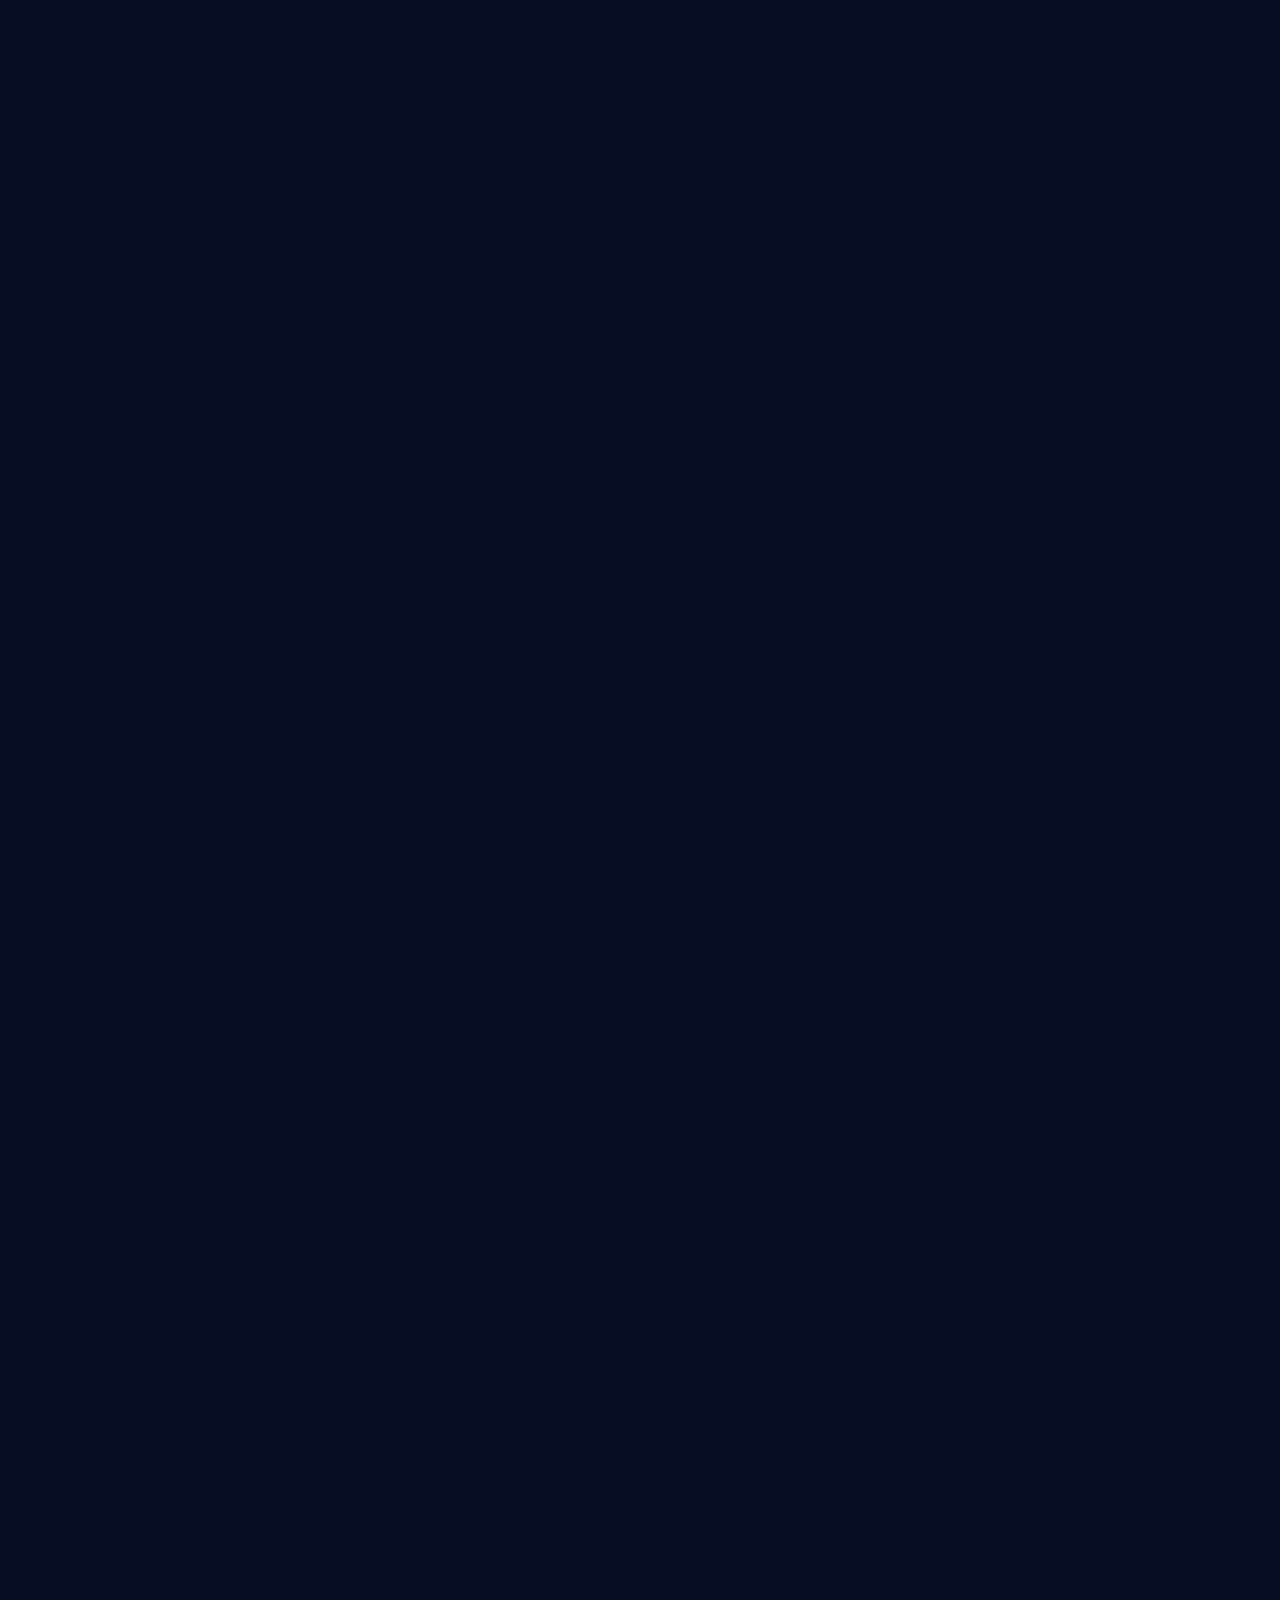
==== commit bce686e9: "Add files via upload" ====
--- a/index.html
+++ b/index.html
@@ -10,7 +10,8 @@
   <title>Tinky — Unleash Your Genie</title>
   <link rel="preconnect" href="https://fonts.googleapis.com" />
   <link rel="preconnect" href="https://fonts.gstatic.com" crossorigin />
-  <link href="https://fonts.googleapis.com/css2?family=Inter:wght@300;400;500;600;700;800;900&family=Outfit:wght@300;400;500;600;700;800;900&display=swap" rel="stylesheet" />
+  <link rel="preload" href="https://fonts.googleapis.com/css2?family=Inter:wght@300;400;500;600;700;800;900&family=Outfit:wght@300;400;500;600;700;800;900&display=swap" as="style" onload="this.onload=null;this.rel='stylesheet'">
+  <noscript><link href="https://fonts.googleapis.com/css2?family=Inter:wght@300;400;500;600;700;800;900&family=Outfit:wght@300;400;500;600;700;800;900&display=swap" rel="stylesheet" /></noscript>
   <link rel="preload" href="styles.css" as="style" onload="this.onload=null;this.rel='stylesheet'">
   <noscript><link rel="stylesheet" href="styles.css" /></noscript>
   <link rel="icon" type="image/png" href="assets/tinky_app_icon.ico" />
@@ -24,6 +25,11 @@
       min-height: 100vh;
       background: #070d22;
       color: #ffffff;
+      opacity: 0;
+      transition: opacity 0.25s ease;
+    }
+    body.ready {
+      opacity: 1;
     }
     .loading-indicator {
       position: fixed;
@@ -53,6 +59,15 @@
       box-shadow: 0 0 0 1px rgba(110, 139, 255, 0.12), 0 18px 60px rgba(12, 18, 38, 0.42);
       animation: spin 1.05s linear infinite;
       margin-bottom: 18px;
+      position: relative;
+    }
+    .loading-spinner::before {
+      content: '';
+      position: absolute;
+      inset: 14px;
+      border-radius: 50%;
+      background: rgba(255, 255, 255, 0.05);
+      box-shadow: inset 0 0 10px rgba(94, 139, 255, 0.12);
     }
     .loading-status {
       font-family: 'Inter', sans-serif;
@@ -89,6 +104,7 @@
     <div class="loading-spinner"></div>
     <div class="loading-text">Loading</div>
     <div class="loading-percentage" id="loading-percentage">0%</div>
+    <div class="loading-status">Summoning the genie...</div>
   </div>
 
   <!-- Cursor Glow -->
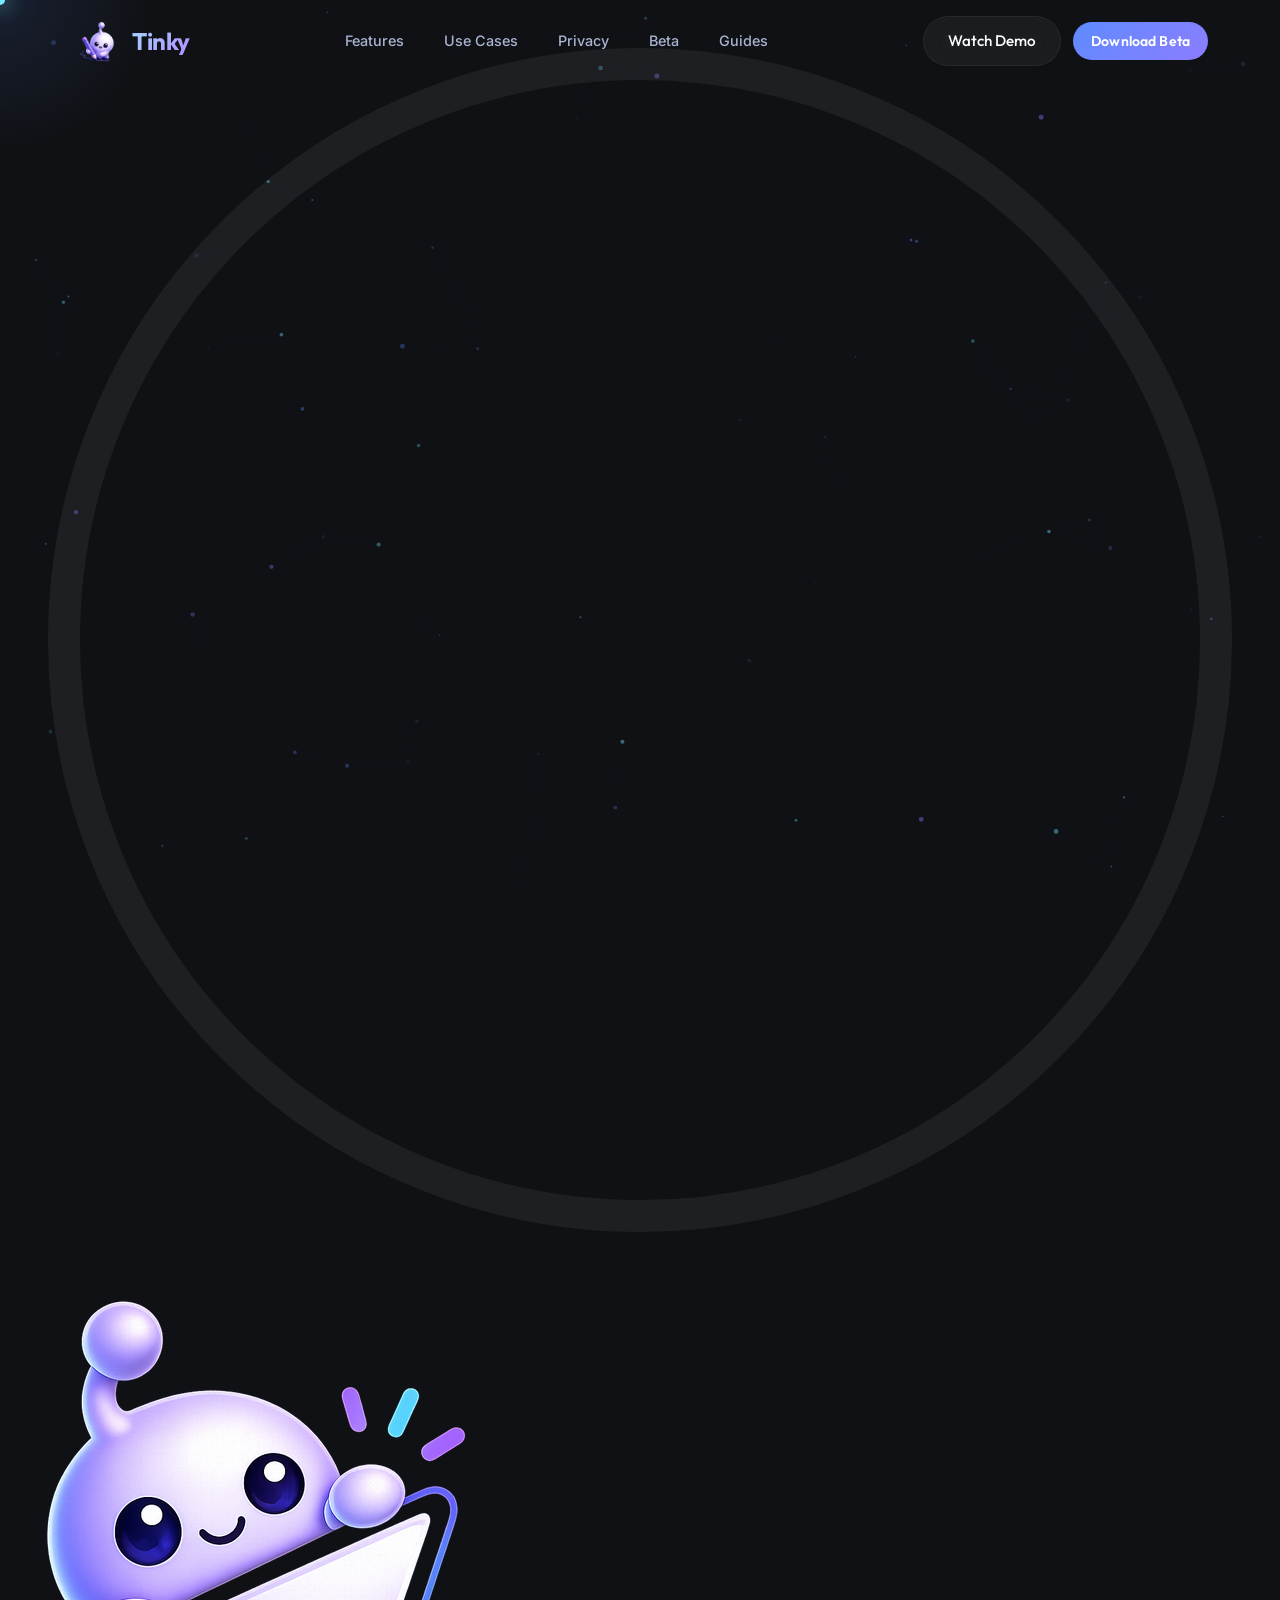
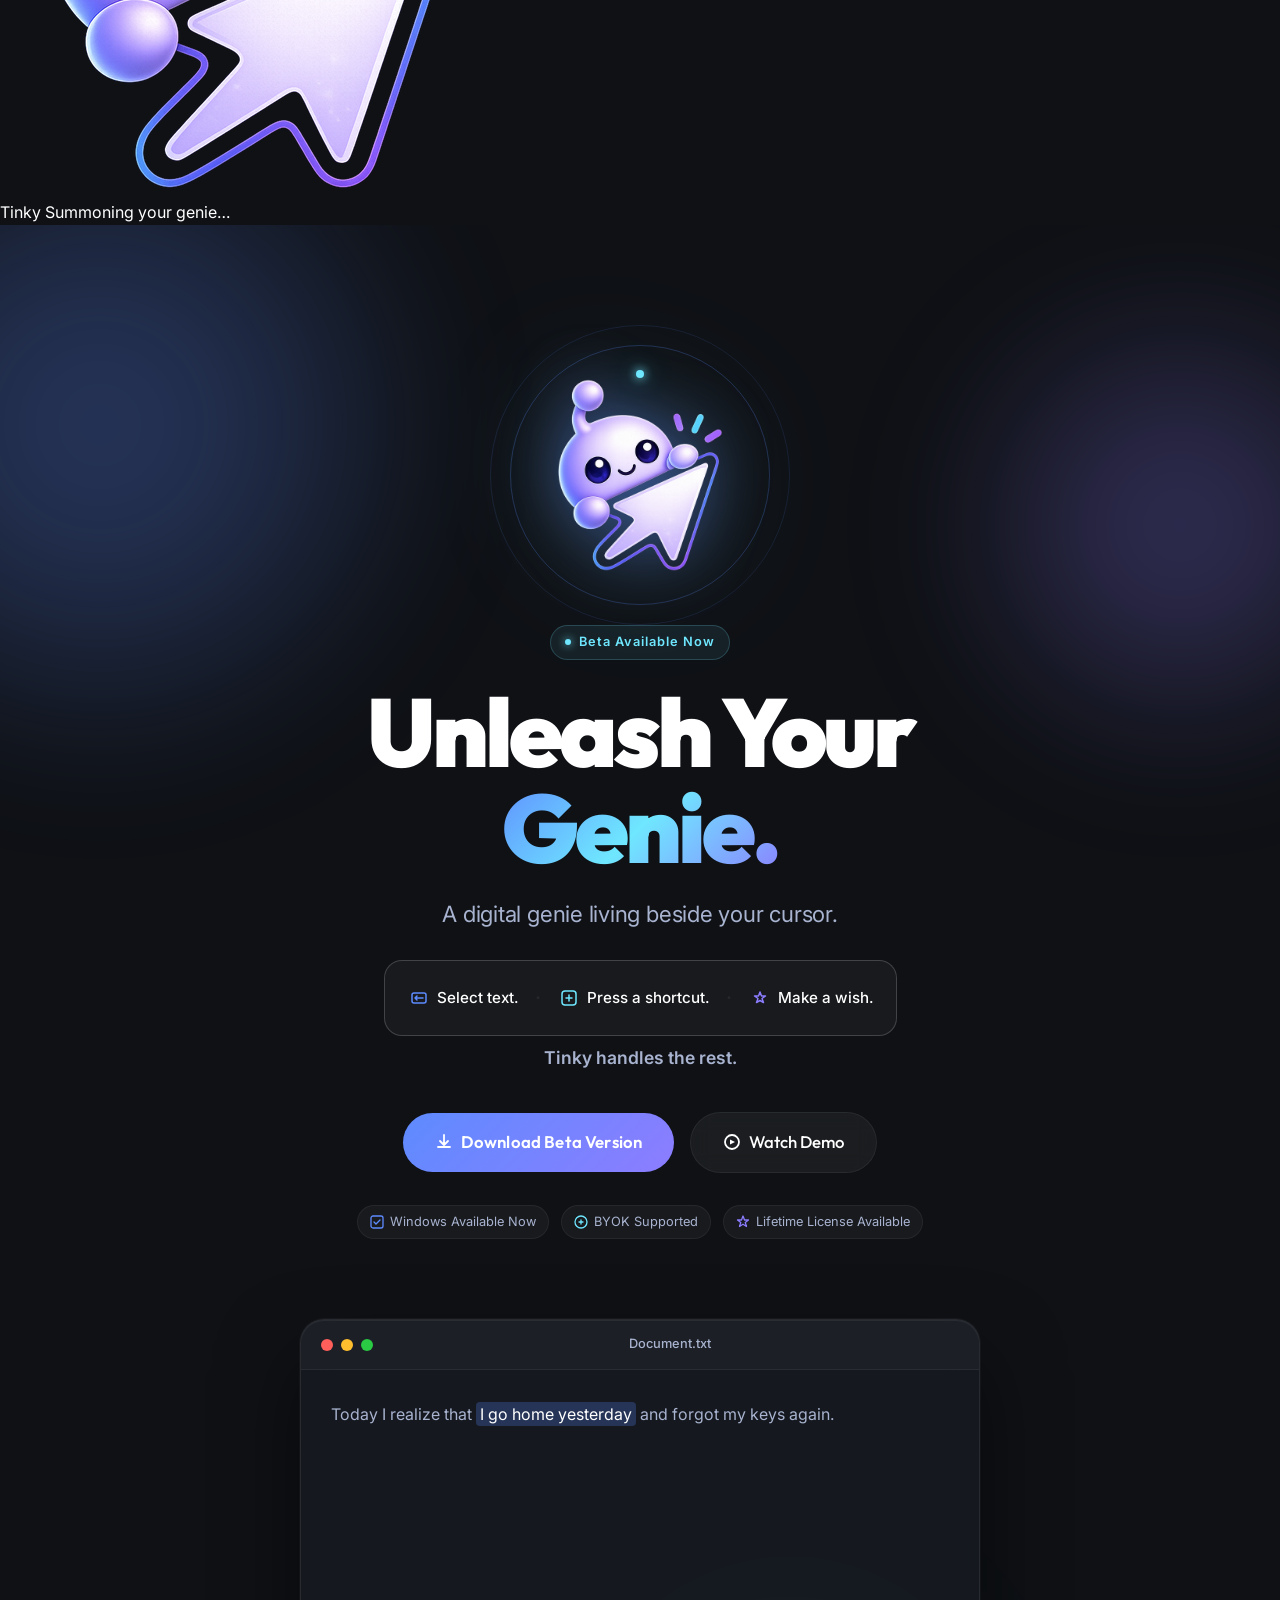
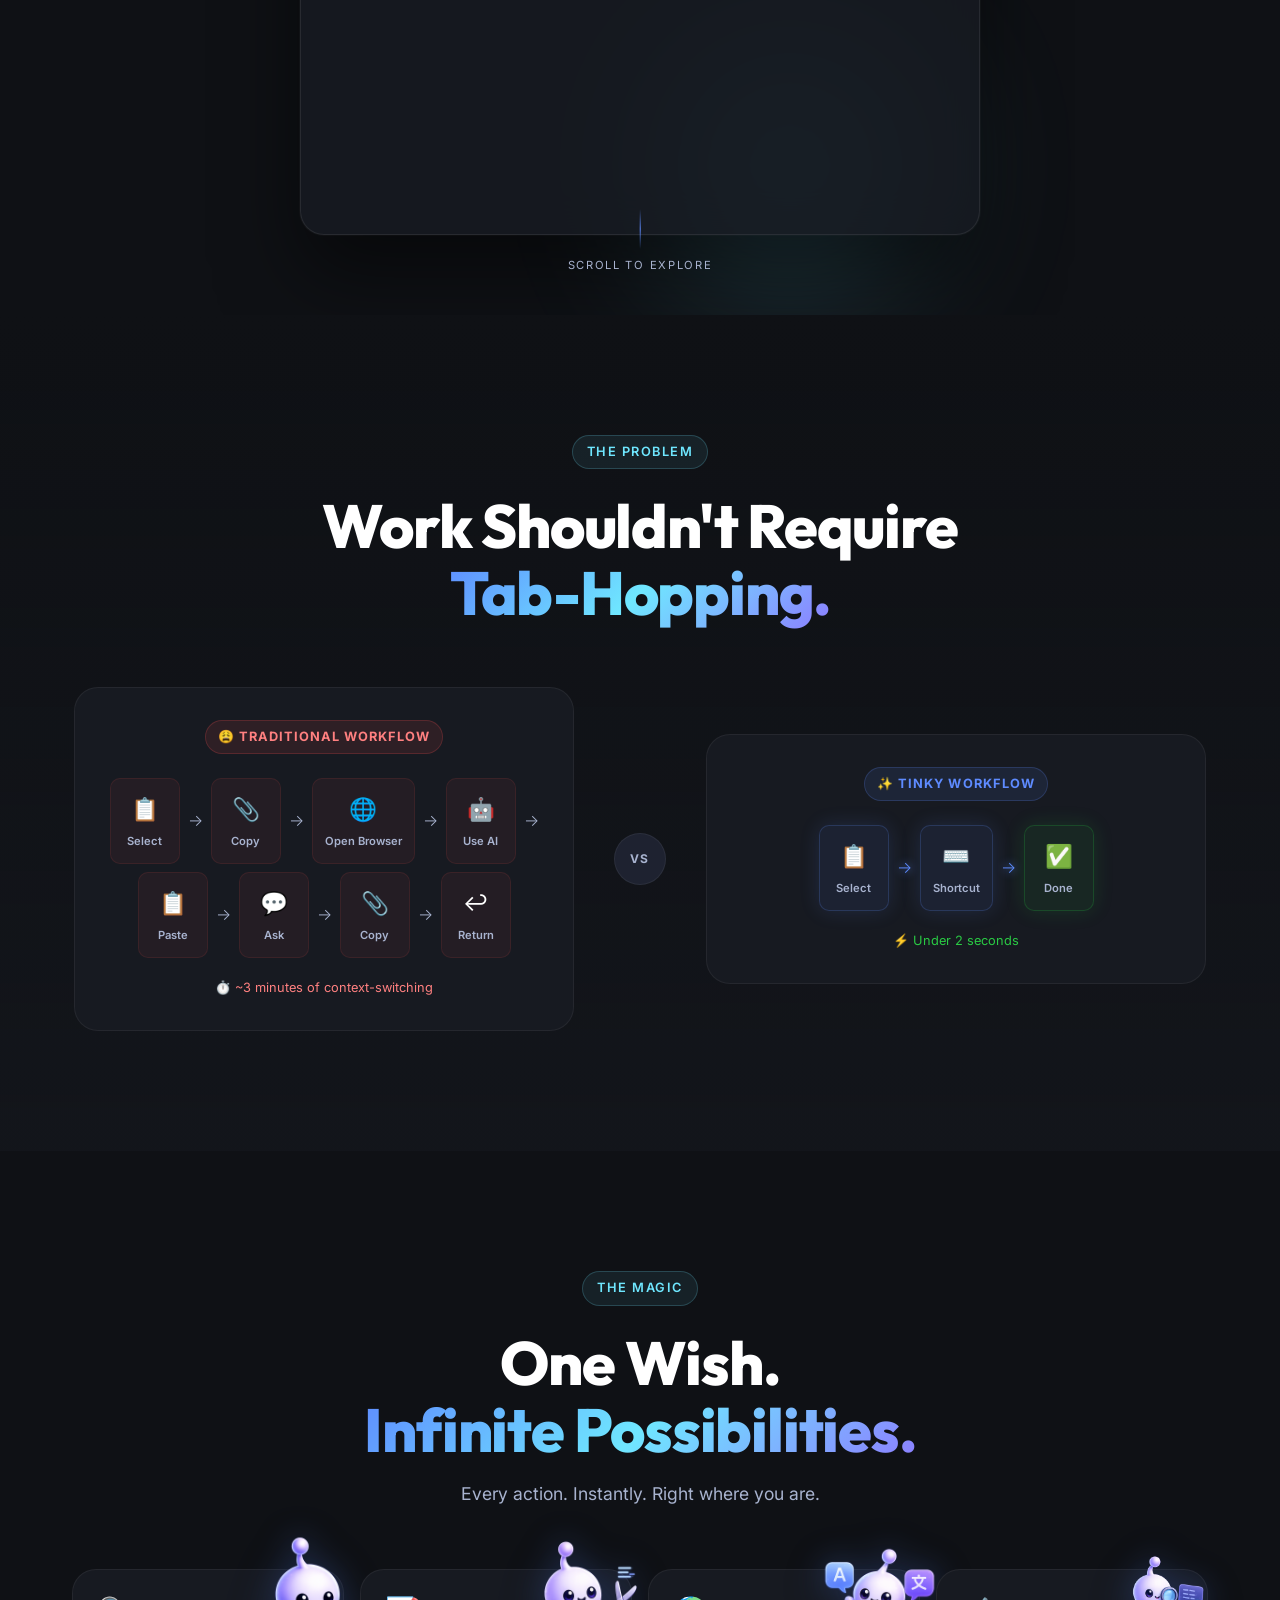
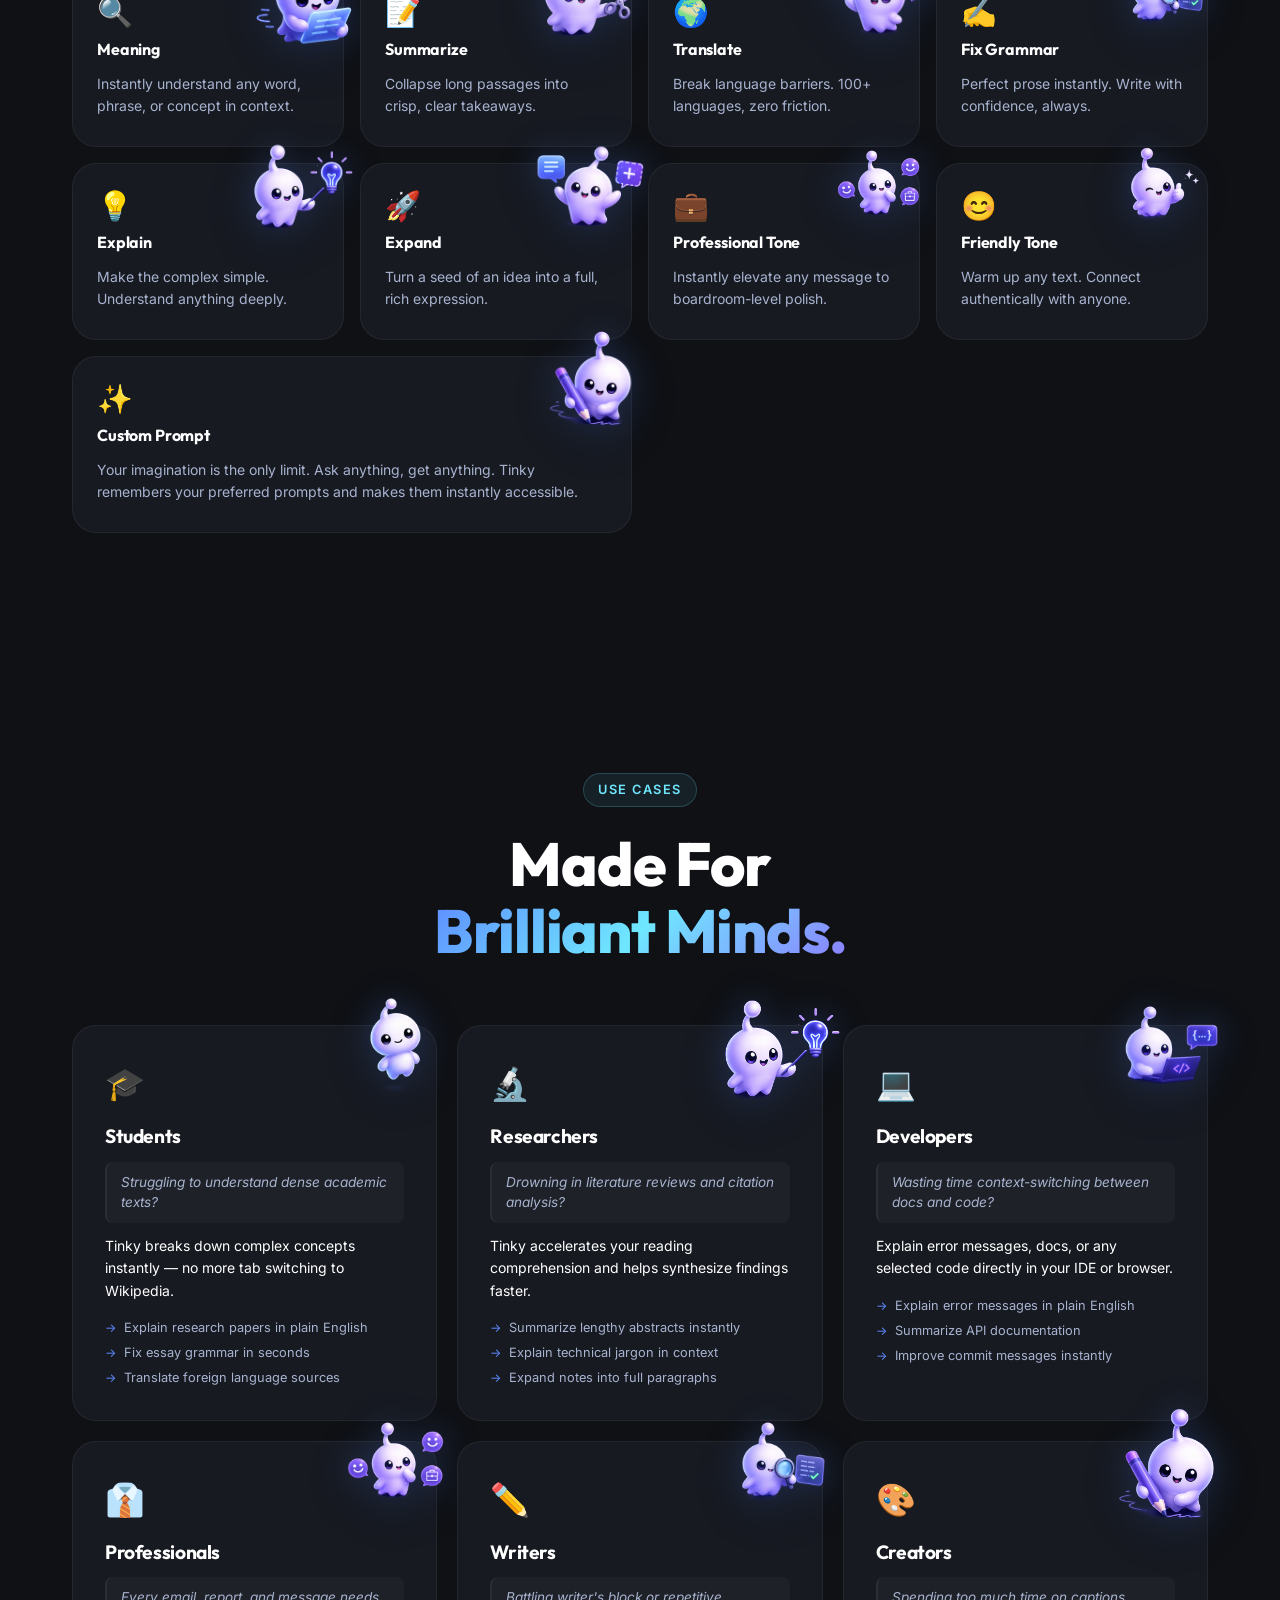
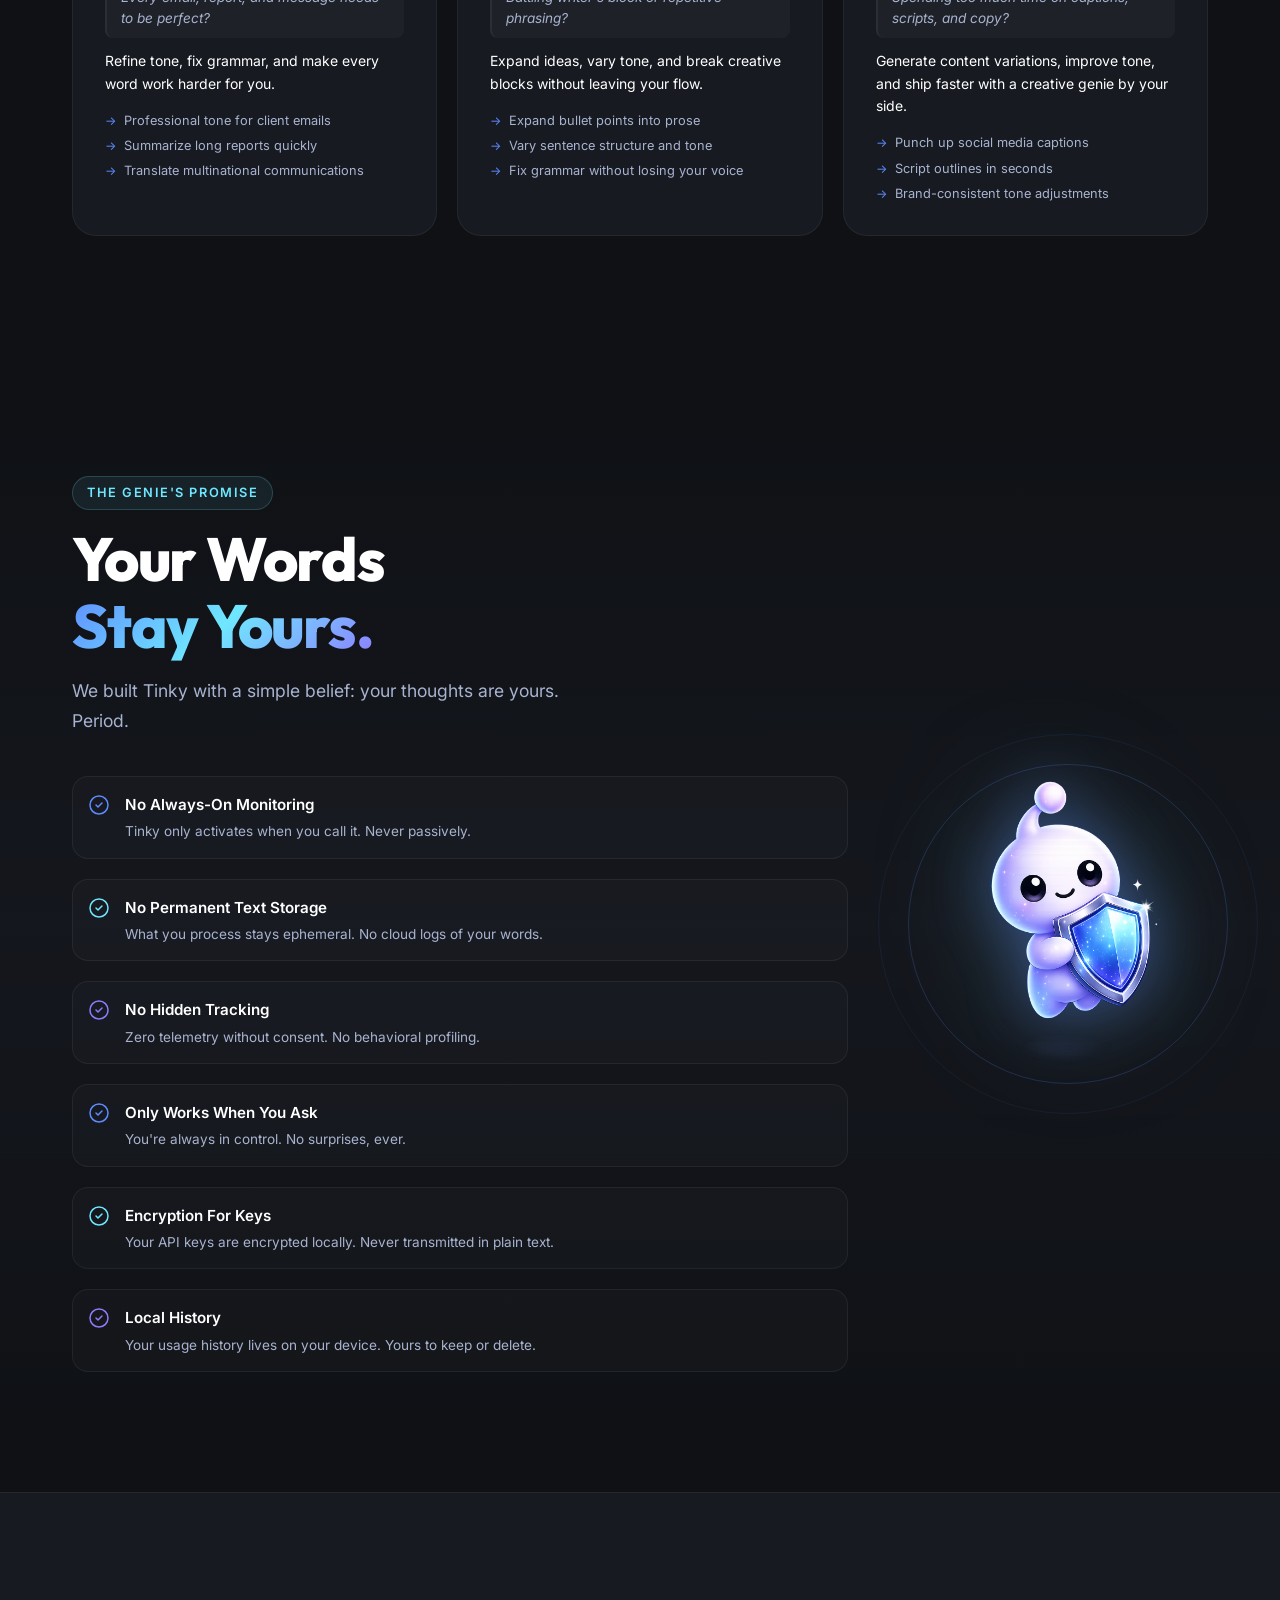
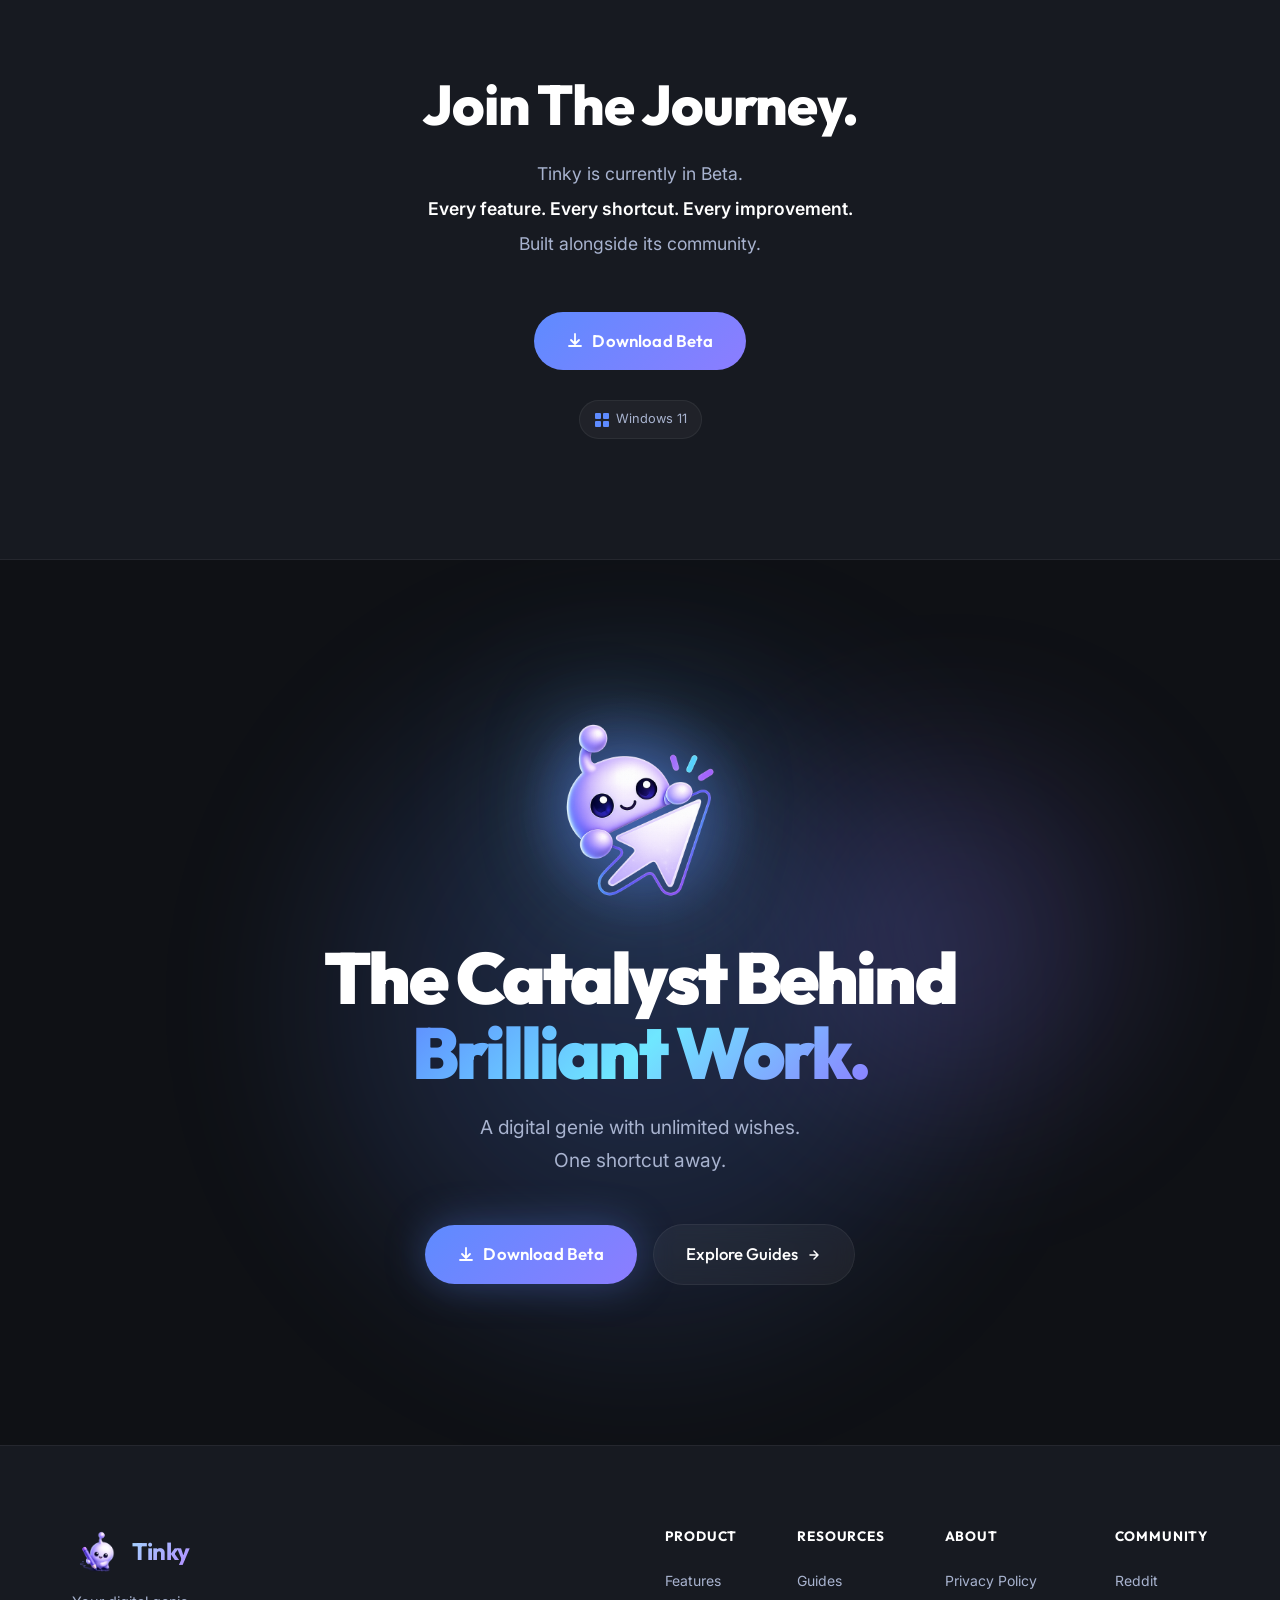
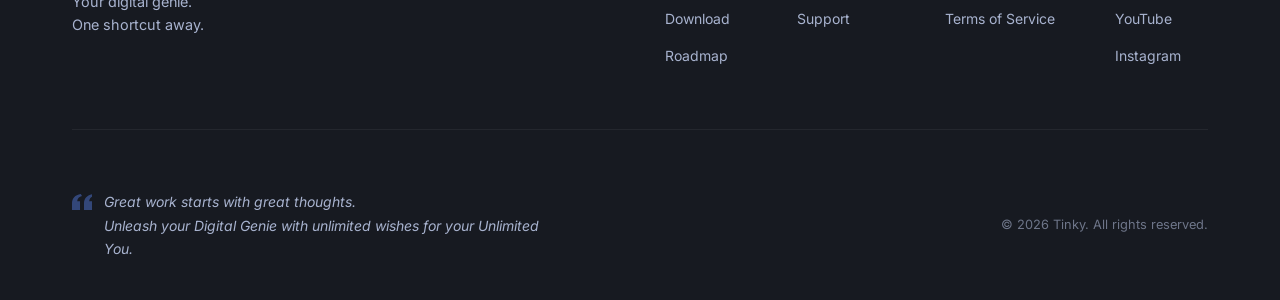
==== commit 443b66e1: "Add files via upload" ====
--- a/index.html
+++ b/index.html
@@ -10,101 +10,69 @@
   <title>Tinky — Unleash Your Genie</title>
   <link rel="preconnect" href="https://fonts.googleapis.com" />
   <link rel="preconnect" href="https://fonts.gstatic.com" crossorigin />
-  <link rel="preload" href="https://fonts.googleapis.com/css2?family=Inter:wght@300;400;500;600;700;800;900&family=Outfit:wght@300;400;500;600;700;800;900&display=swap" as="style" onload="this.onload=null;this.rel='stylesheet'">
-  <noscript><link href="https://fonts.googleapis.com/css2?family=Inter:wght@300;400;500;600;700;800;900&family=Outfit:wght@300;400;500;600;700;800;900&display=swap" rel="stylesheet" /></noscript>
-  <link rel="preload" href="styles.css" as="style" onload="this.onload=null;this.rel='stylesheet'">
-  <noscript><link rel="stylesheet" href="styles.css" /></noscript>
+  <!-- font-display=swap lets text render in fallback font immediately, swaps when loaded -->
+  <link href="https://fonts.googleapis.com/css2?family=Inter:wght@300;400;500;600;700;800;900&family=Outfit:wght@300;400;500;600;700;800;900&display=swap&font-display=swap" rel="stylesheet" />
+  <link rel="stylesheet" href="styles.css" />
   <link rel="icon" type="image/png" href="assets/tinky_app_icon.ico" />
-  
-  <style>
-    html {
-      background: #070d22;
-    }
-    body {
-      margin: 0;
-      min-height: 100vh;
-      background: #070d22;
-      color: #ffffff;
-      opacity: 0;
-      transition: opacity 0.25s ease;
-    }
-    body.ready {
-      opacity: 1;
-    }
-    .loading-indicator {
-      position: fixed;
-      inset: 0;
-      background: radial-gradient(circle at top, rgba(94, 139, 255, 0.18), transparent 40%), linear-gradient(135deg, #0a0e27 0%, #12182f 100%);
-      display: flex;
-      flex-direction: column;
-      justify-content: center;
-      align-items: center;
-      z-index: 999999999;
-      opacity: 1;
-      visibility: visible;
-      transition: opacity 0.35s ease-out, visibility 0.35s ease-out;
-      pointer-events: auto;
-    }
-    .loading-indicator.hidden {
-      opacity: 0;
-      visibility: hidden;
-      pointer-events: none;
-    }
-    .loading-spinner {
-      width: 72px;
-      height: 72px;
-      border-radius: 50%;
-      border: 3px solid rgba(94, 139, 255, 0.18);
-      border-top-color: #8c7dff;
-      box-shadow: 0 0 0 1px rgba(110, 139, 255, 0.12), 0 18px 60px rgba(12, 18, 38, 0.42);
-      animation: spin 1.05s linear infinite;
-      margin-bottom: 18px;
-      position: relative;
-    }
-    .loading-spinner::before {
-      content: '';
-      position: absolute;
-      inset: 14px;
-      border-radius: 50%;
-      background: rgba(255, 255, 255, 0.05);
-      box-shadow: inset 0 0 10px rgba(94, 139, 255, 0.12);
-    }
-    .loading-status {
-      font-family: 'Inter', sans-serif;
-      font-size: 14px;
-      color: rgba(255, 255, 255, 0.72);
-      letter-spacing: 0.12em;
-      text-transform: uppercase;
-      margin-top: 8px;
-    }
-    @keyframes spin {
-      to { transform: rotate(360deg); }
-    }
-    .loading-text {
-      font-family: 'Inter', sans-serif;
-      font-size: 18px;
-      color: #fff;
-      font-weight: 500;
-      margin-bottom: 8px;
-    }
-    .loading-percentage {
-      font-family: 'Inter', sans-serif;
-      font-size: 48px;
-      font-weight: 700;
-      background: linear-gradient(135deg, #5e8bff 0%, #a78bfa 100%);
-      -webkit-background-clip: text;
-      -webkit-text-fill-color: transparent;
-      background-clip: text;
-    }
-  </style>
+  <!-- Preload hero mascot so it renders immediately without waiting -->
+  <link rel="preload" href="assets/Tinky_logo.png" as="image" />
 </head>
 <body>
-  <!-- Loading Indicator -->
-  <div id="loading-indicator" class="loading-indicator">
-    <div class="loading-spinner"></div>
-    <div class="loading-text">Loading</div>
-    <div class="loading-percentage" id="loading-percentage">0%</div>
-    <div class="loading-status">Summoning the genie...</div>
+
+  <!-- ============================
+       LOADING SCREEN
+  ============================= -->
+  <div id="tinky-loader" class="tinky-loader">
+    <!-- Ambient orbs -->
+    <div class="loader-orb loader-orb-1"></div>
+    <div class="loader-orb loader-orb-2"></div>
+    <div class="loader-orb loader-orb-3"></div>
+
+    <div class="loader-body">
+      <!-- Spinning ring + logo -->
+      <div class="loader-ring-wrap">
+        <svg class="loader-ring" viewBox="0 0 120 120" fill="none" xmlns="http://www.w3.org/2000/svg">
+          <!-- Track -->
+          <circle cx="60" cy="60" r="54" stroke="rgba(255,255,255,0.06)" stroke-width="3"/>
+          <!-- Progress arc -->
+          <circle class="loader-arc" cx="60" cy="60" r="54"
+                  stroke="url(#arcGrad)" stroke-width="3"
+                  stroke-linecap="round"
+                  stroke-dasharray="339.3"
+                  stroke-dashoffset="339.3"
+                  transform="rotate(-90 60 60)"/>
+          <defs>
+            <linearGradient id="arcGrad" x1="0" y1="0" x2="120" y2="120" gradientUnits="userSpaceOnUse">
+              <stop stop-color="#5E8BFF"/>
+              <stop offset="0.5" stop-color="#6FE7FF"/>
+              <stop offset="1" stop-color="#8C7DFF"/>
+            </linearGradient>
+          </defs>
+        </svg>
+
+        <!-- Dot that runs along the arc -->
+        <div class="loader-dot-runner"></div>
+
+        <!-- Tinky logo in the centre -->
+        <div class="loader-logo-wrap">
+          <img src="assets/Tinky_logo.png" alt="Tinky" class="loader-logo" />
+          <div class="loader-glow-pulse"></div>
+        </div>
+      </div>
+
+      <!-- Word-mark -->
+      <div class="loader-wordmark">
+        <span class="loader-brand">Tinky</span>
+        <span class="loader-tagline">Summoning your genie…</span>
+      </div>
+
+      <!-- Dots indicator -->
+      <div class="loader-dots">
+        <span class="loader-dot"></span>
+        <span class="loader-dot"></span>
+        <span class="loader-dot"></span>
+      </div>
+    </div>
   </div>
 
   <!-- Cursor Glow -->
@@ -830,31 +798,7 @@
     </div>
   </footer>
 
-  <script>
-    // Simulate loading progress
-    let currentProgress = 0;
-    const loadingIndicator = document.getElementById('loading-indicator');
-    const loadingPercentage = document.getElementById('loading-percentage');
-    
-    function updateProgress() {
-      if (currentProgress < 90) {
-        currentProgress += Math.random() * (15 - 3) + 3;
-        if (currentProgress > 90) currentProgress = 90;
-      }
-      loadingPercentage.textContent = Math.floor(currentProgress) + '%';
-    }
-    
-    const progressInterval = setInterval(updateProgress, 300);
-    
-    window.addEventListener('load', function() {
-      currentProgress = 100;
-      loadingPercentage.textContent = '100%';
-      clearInterval(progressInterval);
-      setTimeout(function() {
-        loadingIndicator.classList.add('hidden');
-      }, 400);
-    });
-  </script>
-  <script src="app.js"></script>
+  <!-- defer: script downloads in parallel, executes after HTML is parsed — page is visible immediately -->
+  <script src="app.js" defer></script>
 </body>
 </html>
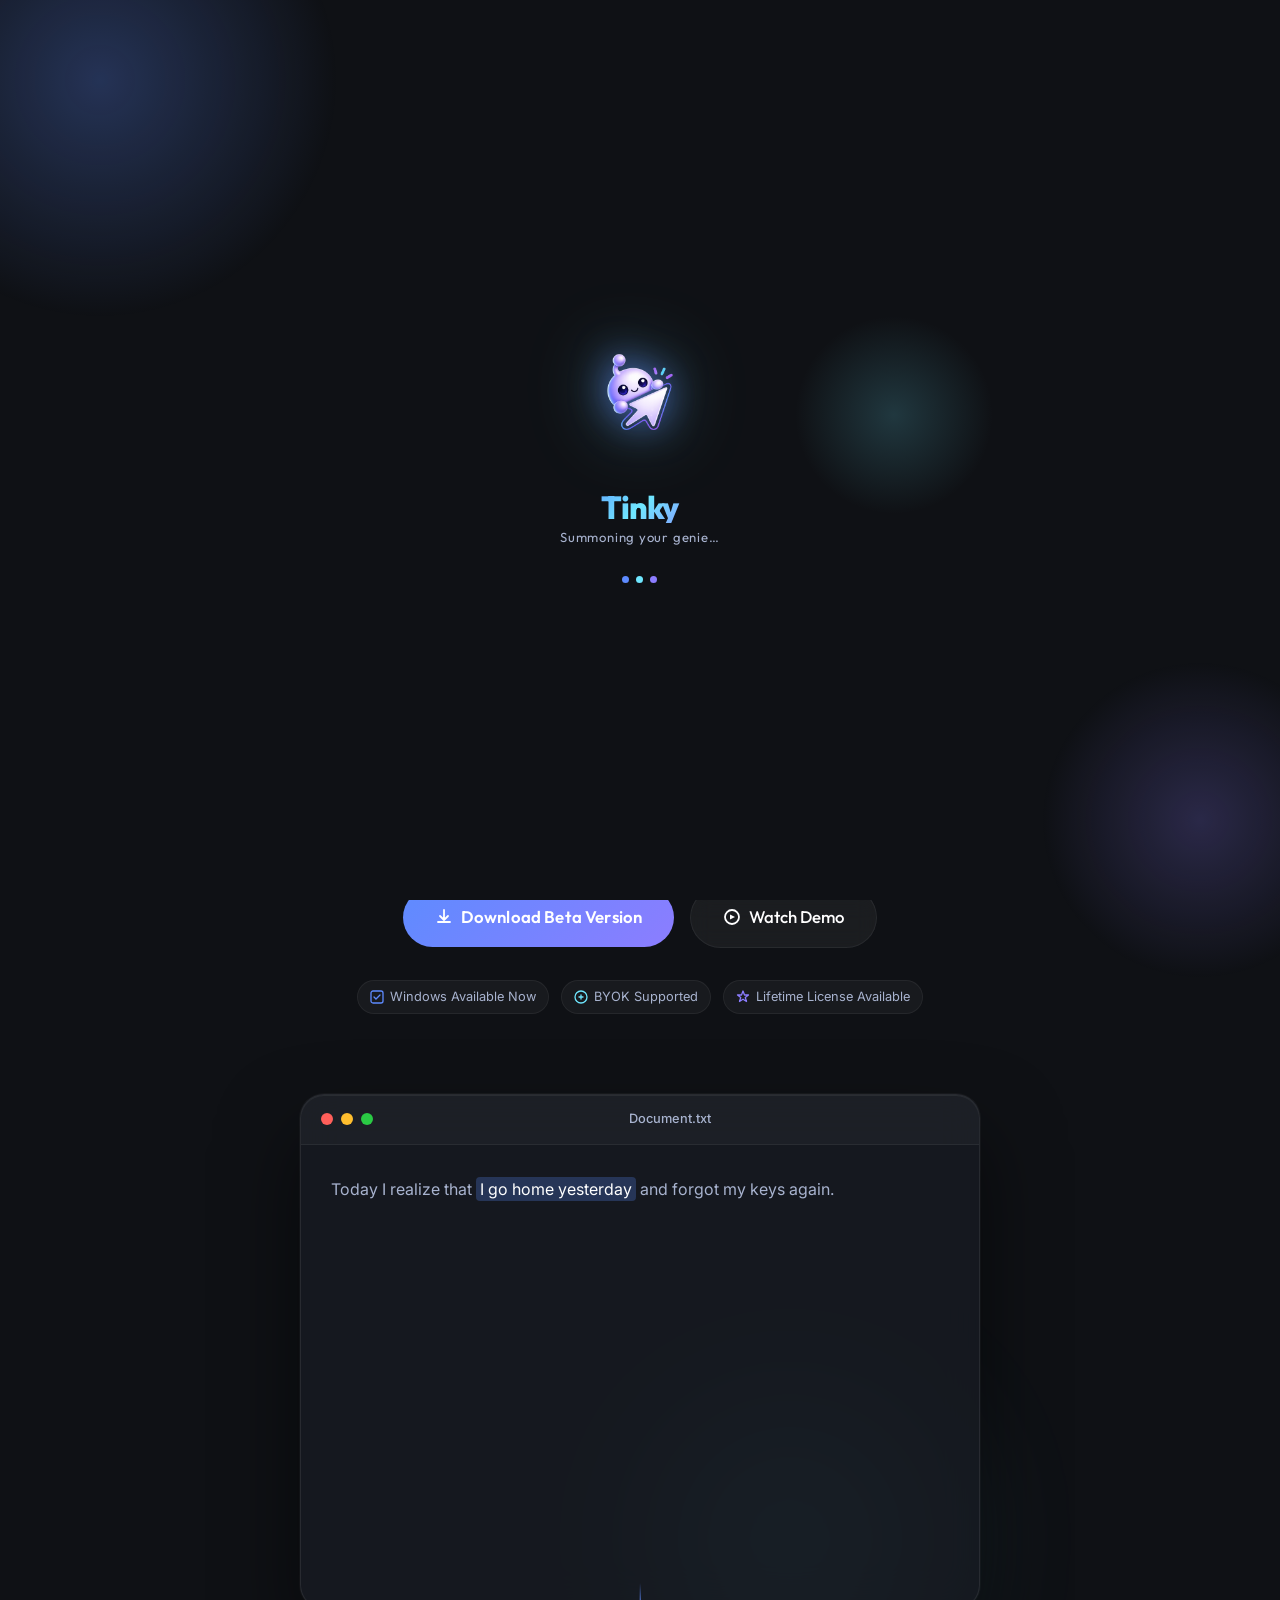
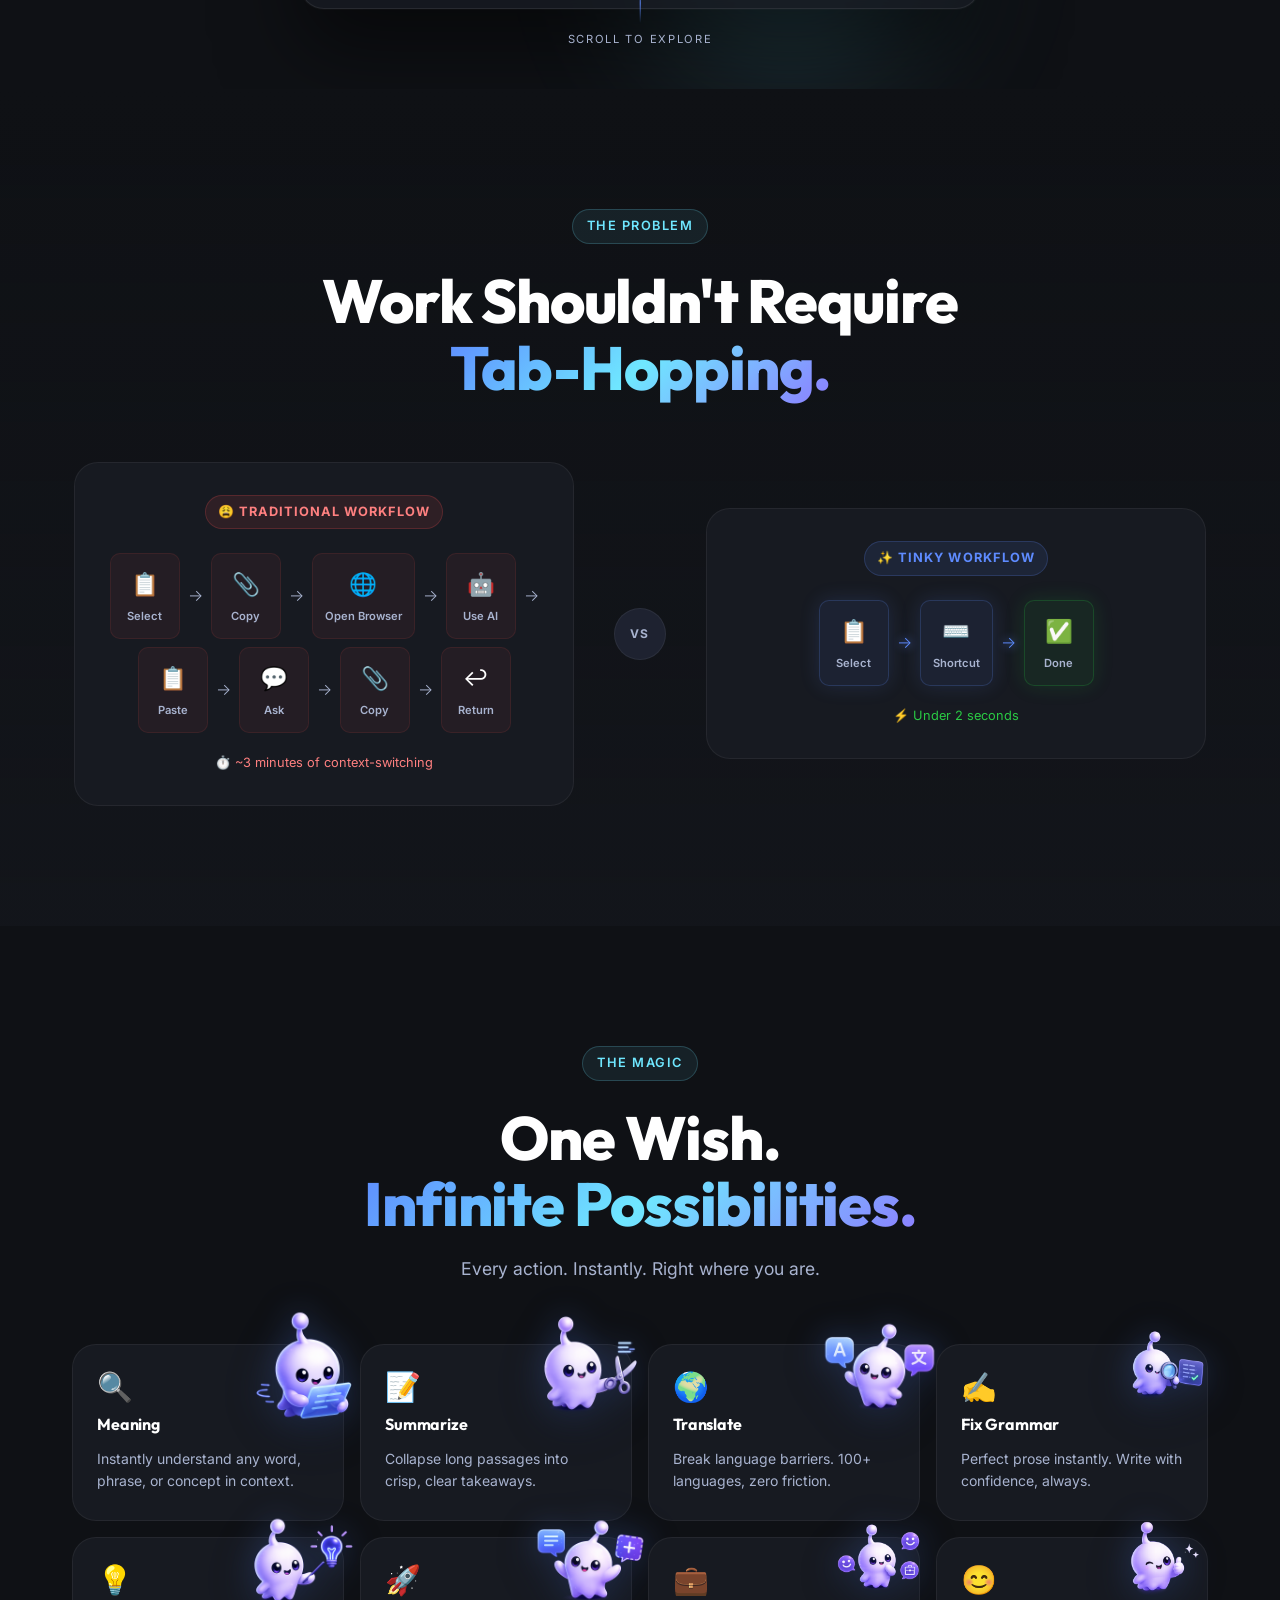
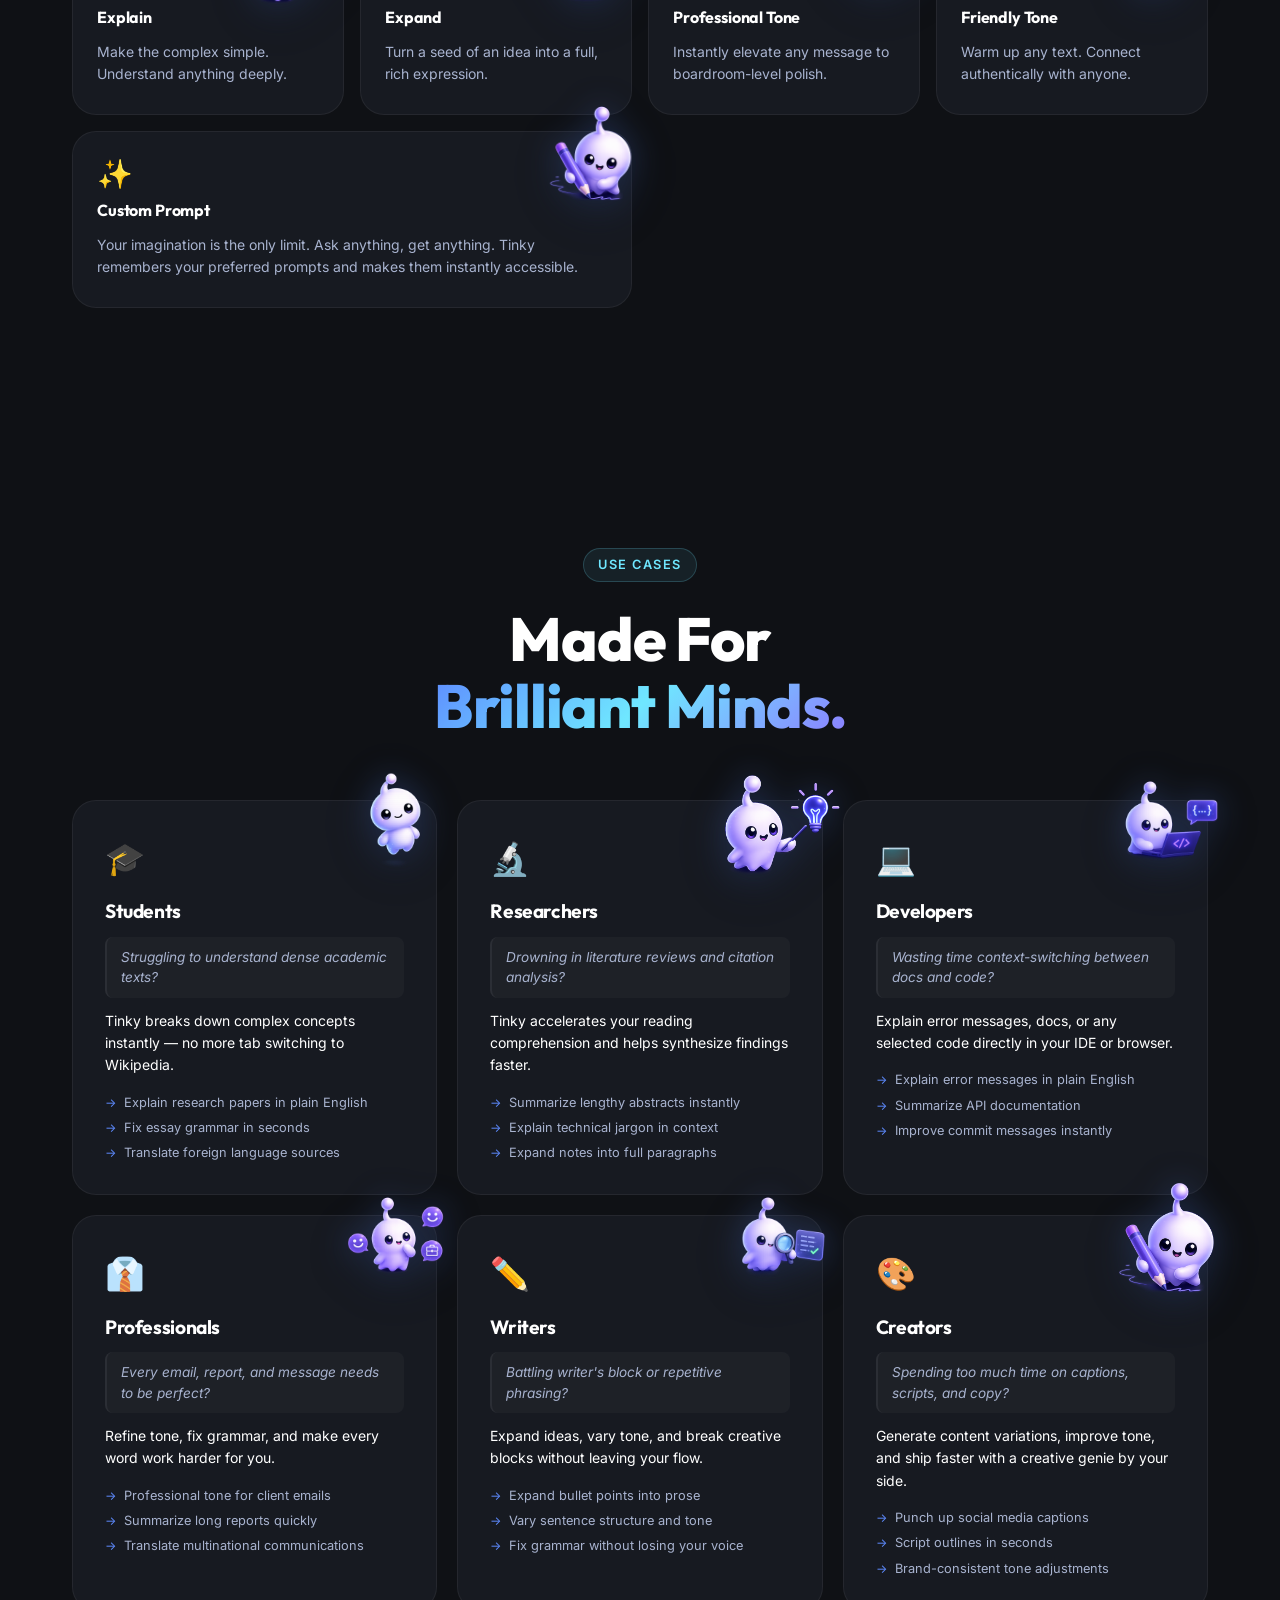
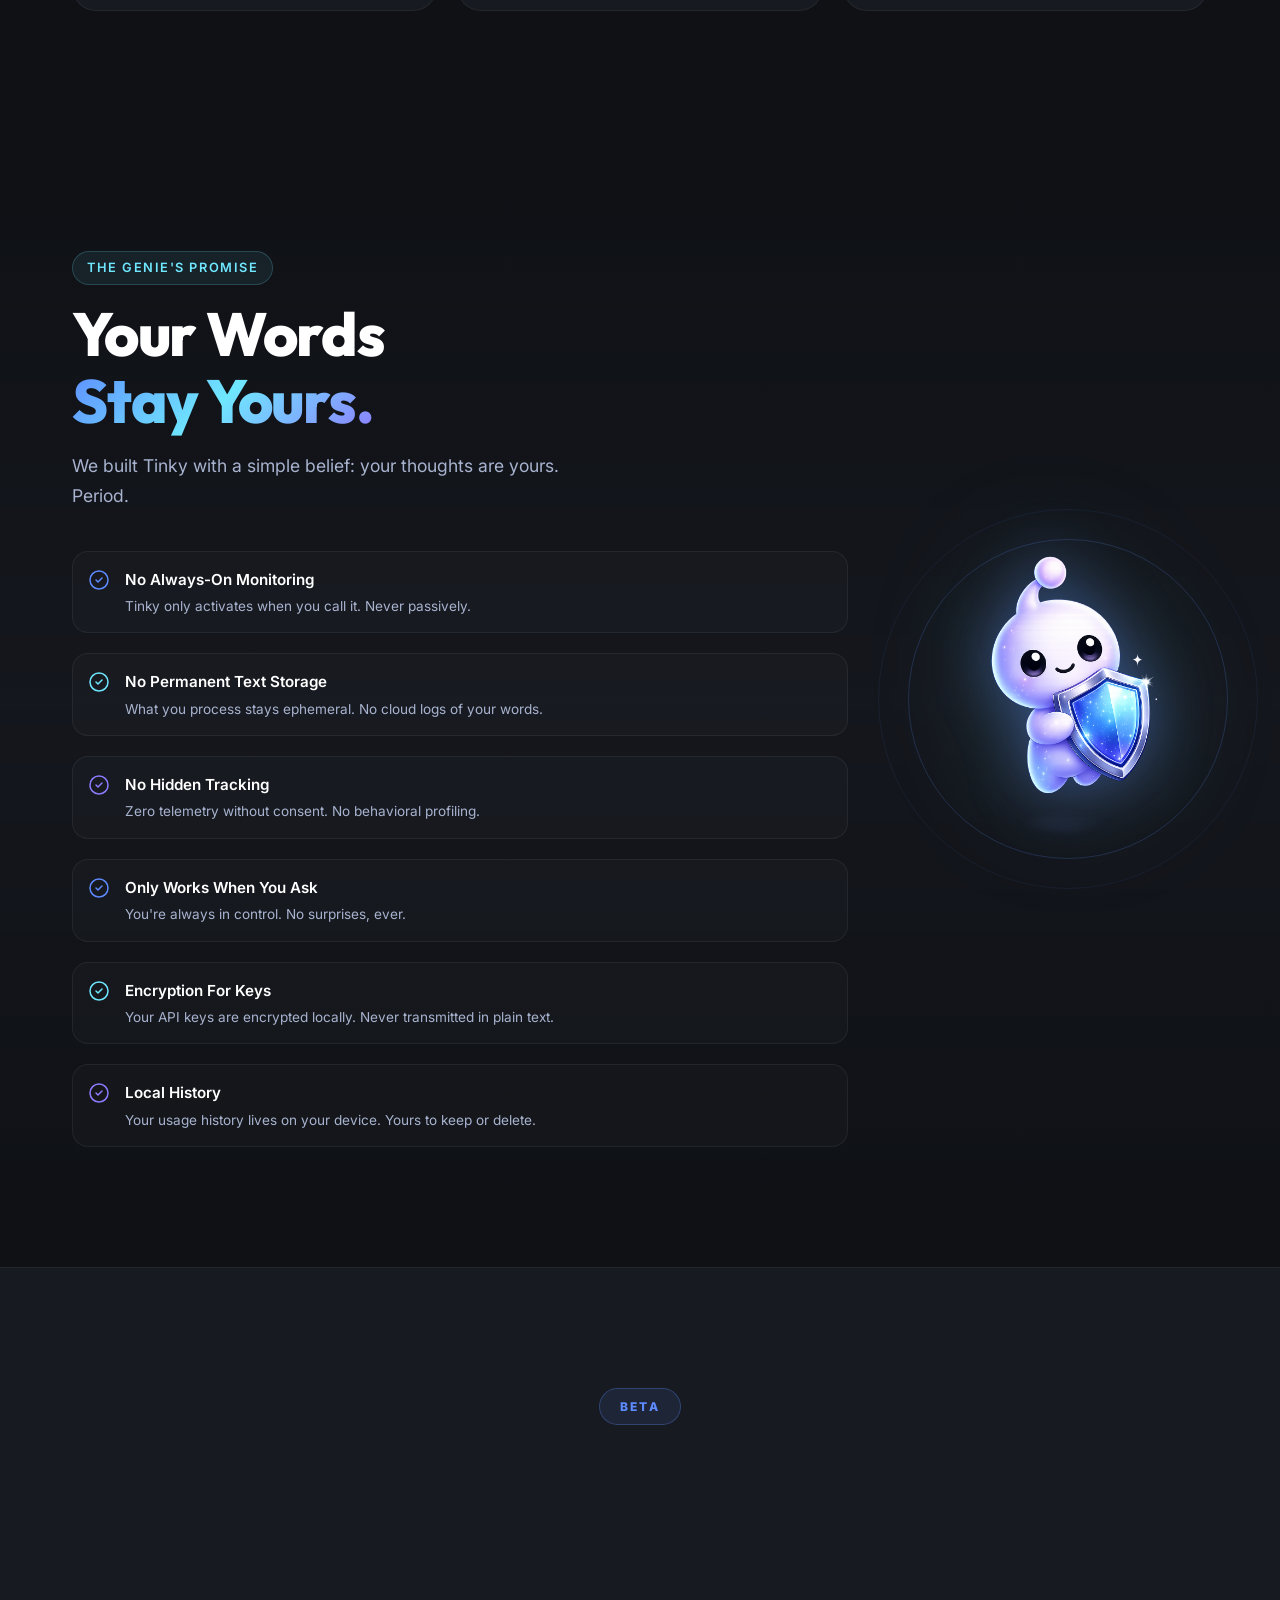
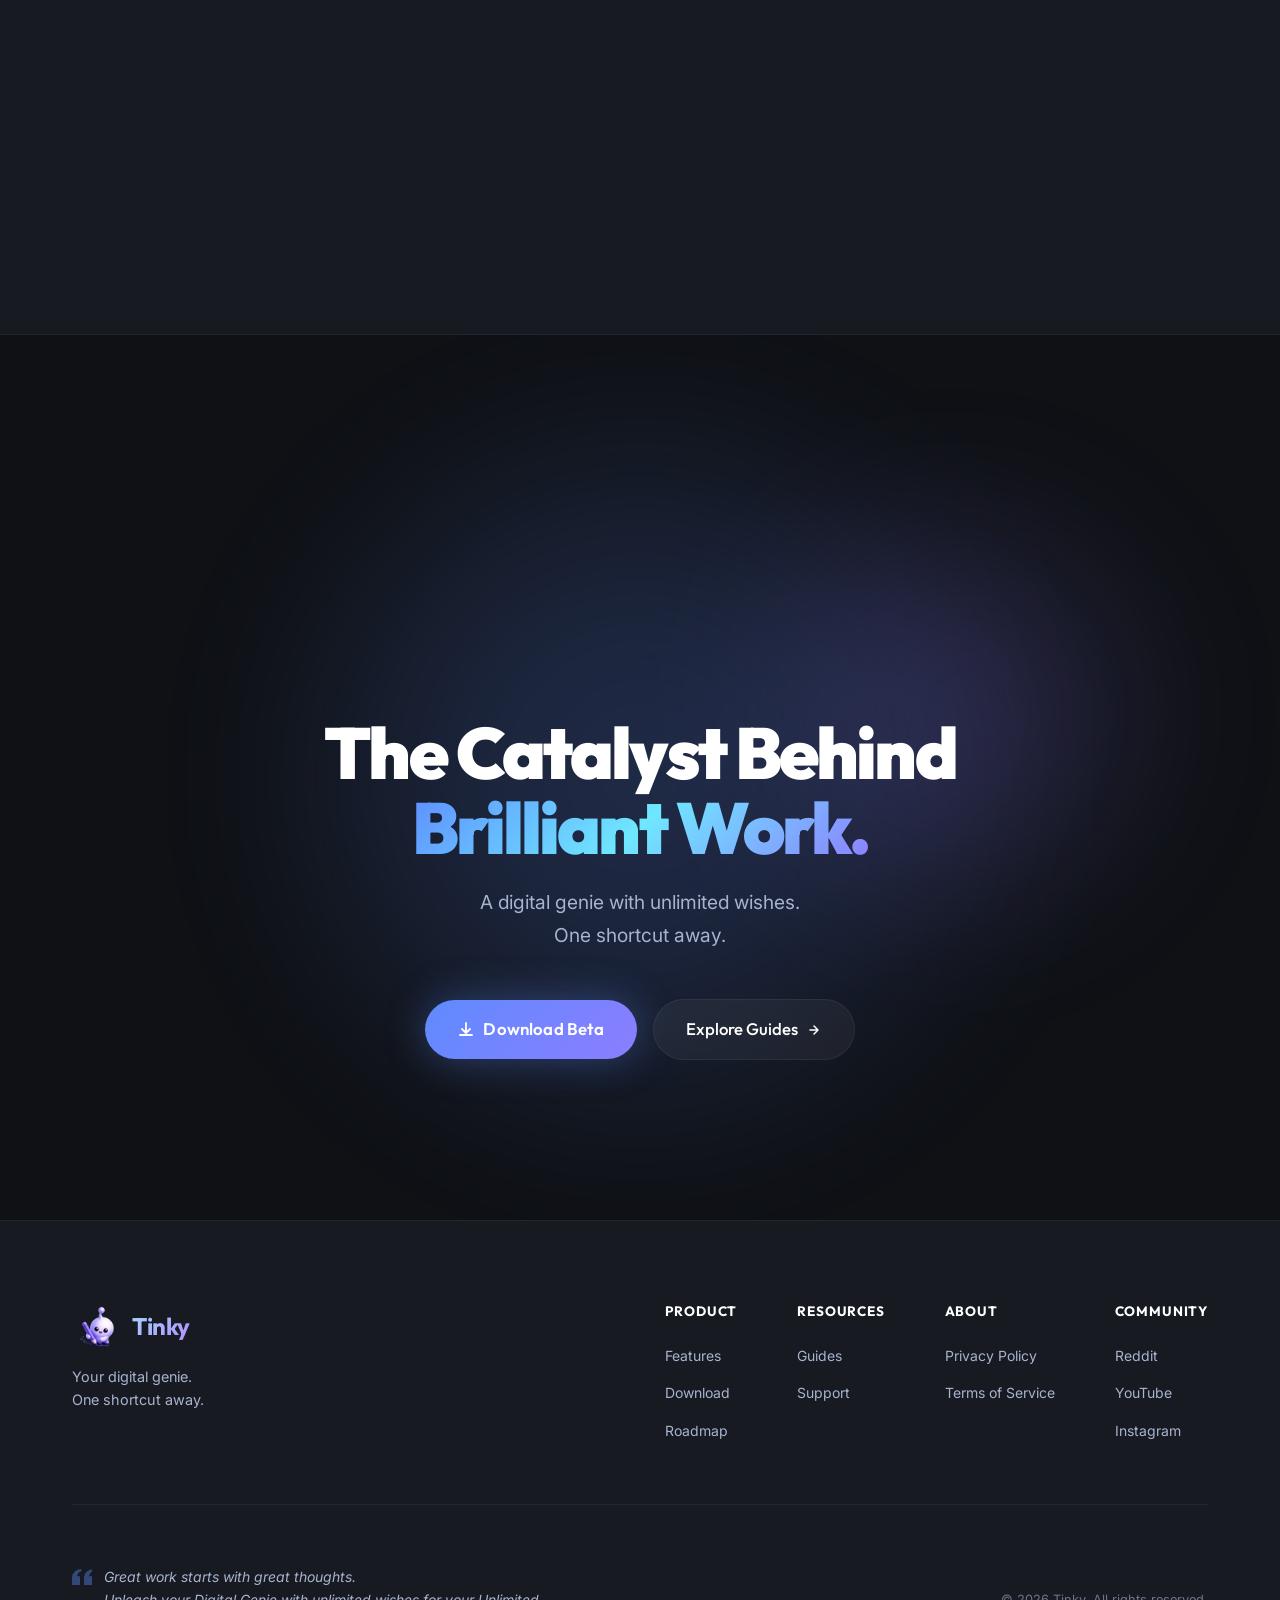
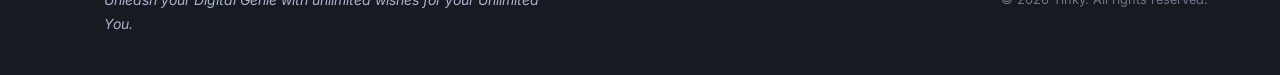
==== commit 881b980c: "Add files via upload" ====
--- a/index.html
+++ b/index.html
@@ -22,55 +22,156 @@
   <!-- ============================
        LOADING SCREEN
   ============================= -->
-  <div id="tinky-loader" class="tinky-loader">
-    <!-- Ambient orbs -->
-    <div class="loader-orb loader-orb-1"></div>
-    <div class="loader-orb loader-orb-2"></div>
-    <div class="loader-orb loader-orb-3"></div>
-
-    <div class="loader-body">
-      <!-- Spinning ring + logo -->
-      <div class="loader-ring-wrap">
-        <svg class="loader-ring" viewBox="0 0 120 120" fill="none" xmlns="http://www.w3.org/2000/svg">
-          <!-- Track -->
-          <circle cx="60" cy="60" r="54" stroke="rgba(255,255,255,0.06)" stroke-width="3"/>
-          <!-- Progress arc -->
-          <circle class="loader-arc" cx="60" cy="60" r="54"
-                  stroke="url(#arcGrad)" stroke-width="3"
-                  stroke-linecap="round"
-                  stroke-dasharray="339.3"
-                  stroke-dashoffset="339.3"
-                  transform="rotate(-90 60 60)"/>
-          <defs>
-            <linearGradient id="arcGrad" x1="0" y1="0" x2="120" y2="120" gradientUnits="userSpaceOnUse">
-              <stop stop-color="#5E8BFF"/>
-              <stop offset="0.5" stop-color="#6FE7FF"/>
-              <stop offset="1" stop-color="#8C7DFF"/>
-            </linearGradient>
-          </defs>
-        </svg>
-
-        <!-- Dot that runs along the arc -->
-        <div class="loader-dot-runner"></div>
-
-        <!-- Tinky logo in the centre -->
-        <div class="loader-logo-wrap">
-          <img src="assets/Tinky_logo.png" alt="Tinky" class="loader-logo" />
-          <div class="loader-glow-pulse"></div>
-        </div>
-      </div>
-
-      <!-- Word-mark -->
-      <div class="loader-wordmark">
-        <span class="loader-brand">Tinky</span>
-        <span class="loader-tagline">Summoning your genie…</span>
-      </div>
-
-      <!-- Dots indicator -->
-      <div class="loader-dots">
-        <span class="loader-dot"></span>
-        <span class="loader-dot"></span>
-        <span class="loader-dot"></span>
+  <!-- Inline critical styles so loader looks perfect even before styles.css parses -->
+  <style>
+    #tinky-loader {
+      position: fixed;
+      inset: 0;
+      z-index: 99999;
+      background: #0F1115;
+      display: flex;
+      flex-direction: column;
+      align-items: center;
+      justify-content: center;
+      gap: 0;
+      font-family: 'Outfit', 'Inter', sans-serif;
+      transition: opacity 0.7s ease, transform 0.7s ease;
+    }
+    #tinky-loader.loader-exit {
+      opacity: 0;
+      transform: scale(1.05);
+      pointer-events: none;
+    }
+    #tinky-loader.loader-done { display: none; }
+
+    /* Orbs */
+    .ld-orb {
+      position: absolute;
+      border-radius: 50%;
+      pointer-events: none;
+      animation: ldOrbPulse 6s ease-in-out infinite alternate;
+    }
+    .ld-orb-1 { width:480px;height:480px; background:radial-gradient(circle,rgba(94,139,255,0.28),transparent 70%); top:-160px;left:-140px; animation-delay:0s; }
+    .ld-orb-2 { width:320px;height:320px; background:radial-gradient(circle,rgba(140,125,255,0.22),transparent 70%); bottom:-80px;right:-80px; animation-delay:2s; }
+    .ld-orb-3 { width:200px;height:200px; background:radial-gradient(circle,rgba(111,231,255,0.18),transparent 70%); top:35%;left:62%; animation-delay:4s; }
+    @keyframes ldOrbPulse {
+      from { opacity:0.5; transform:scale(1) translate(0,0); }
+      to   { opacity:1;   transform:scale(1.1) translate(15px,-20px); }
+    }
+
+    /* Centre group */
+    .ld-centre {
+      position: relative;
+      display: flex;
+      flex-direction: column;
+      align-items: center;
+      gap: 24px;
+      z-index: 1;
+      animation: ldIn 0.5s cubic-bezier(0.34,1.56,0.64,1) both;
+    }
+    @keyframes ldIn {
+      from { opacity:0; transform:translateY(20px) scale(0.95); }
+      to   { opacity:1; transform:translateY(0)    scale(1); }
+    }
+
+    /* Ring + logo */
+    .ld-ring-box {
+      position: relative;
+      width: 150px;
+      height: 150px;
+      display: flex;
+      align-items: center;
+      justify-content: center;
+    }
+    #ld-canvas {
+      position: absolute;
+      inset: 0;
+      width: 150px;
+      height: 150px;
+    }
+    .ld-logo-inner {
+      position: relative;
+      display: flex;
+      align-items: center;
+      justify-content: center;
+      z-index: 2;
+    }
+    .ld-logo {
+      width: 80px;
+      height: 80px;
+      object-fit: contain;
+      animation: ldFloat 3s ease-in-out infinite;
+      filter: drop-shadow(0 0 18px rgba(94,139,255,0.7)) drop-shadow(0 0 36px rgba(111,231,255,0.35));
+    }
+    @keyframes ldFloat {
+      0%,100% { transform:translateY(0); }
+      50%      { transform:translateY(-7px); }
+    }
+
+    /* Text */
+    .ld-name {
+      font-size: 2rem;
+      font-weight: 800;
+      letter-spacing: -0.04em;
+      background: linear-gradient(135deg,#5E8BFF 0%,#6FE7FF 50%,#8C7DFF 100%);
+      -webkit-background-clip: text;
+      -webkit-text-fill-color: transparent;
+      background-clip: text;
+      line-height: 1;
+    }
+    .ld-sub {
+      font-size: 0.82rem;
+      color: #A8B3CF;
+      letter-spacing: 0.06em;
+      margin-top: 4px;
+    }
+
+    /* Bouncing dots */
+    .ld-dots {
+      display: flex;
+      gap: 7px;
+      margin-top: 4px;
+    }
+    .ld-dot {
+      width: 7px;
+      height: 7px;
+      border-radius: 50%;
+      animation: ldBounce 1.1s ease-in-out infinite;
+    }
+    .ld-dot:nth-child(1){ background:#5E8BFF; animation-delay:0s; }
+    .ld-dot:nth-child(2){ background:#6FE7FF; animation-delay:0.18s; }
+    .ld-dot:nth-child(3){ background:#8C7DFF; animation-delay:0.36s; }
+    @keyframes ldBounce {
+      0%,80%,100% { transform:translateY(0);   opacity:0.4; }
+      40%          { transform:translateY(-9px); opacity:1; }
+    }
+  </style>
+
+  <div id="tinky-loader">
+    <div class="ld-orb ld-orb-1"></div>
+    <div class="ld-orb ld-orb-2"></div>
+    <div class="ld-orb ld-orb-3"></div>
+
+    <div class="ld-centre">
+      <!-- Ring + logo stacked -->
+      <div class="ld-ring-box">
+        <canvas id="ld-canvas" width="150" height="150"></canvas>
+        <div class="ld-logo-inner">
+          <img src="assets/Tinky_logo.png" alt="Tinky" class="ld-logo" />
+        </div>
+      </div>
+
+      <!-- Brand name + tagline -->
+      <div style="text-align:center;">
+        <div class="ld-name">Tinky</div>
+        <div class="ld-sub">Summoning your genie…</div>
+      </div>
+
+      <!-- Bouncing dots -->
+      <div class="ld-dots">
+        <div class="ld-dot"></div>
+        <div class="ld-dot"></div>
+        <div class="ld-dot"></div>
       </div>
     </div>
   </div>
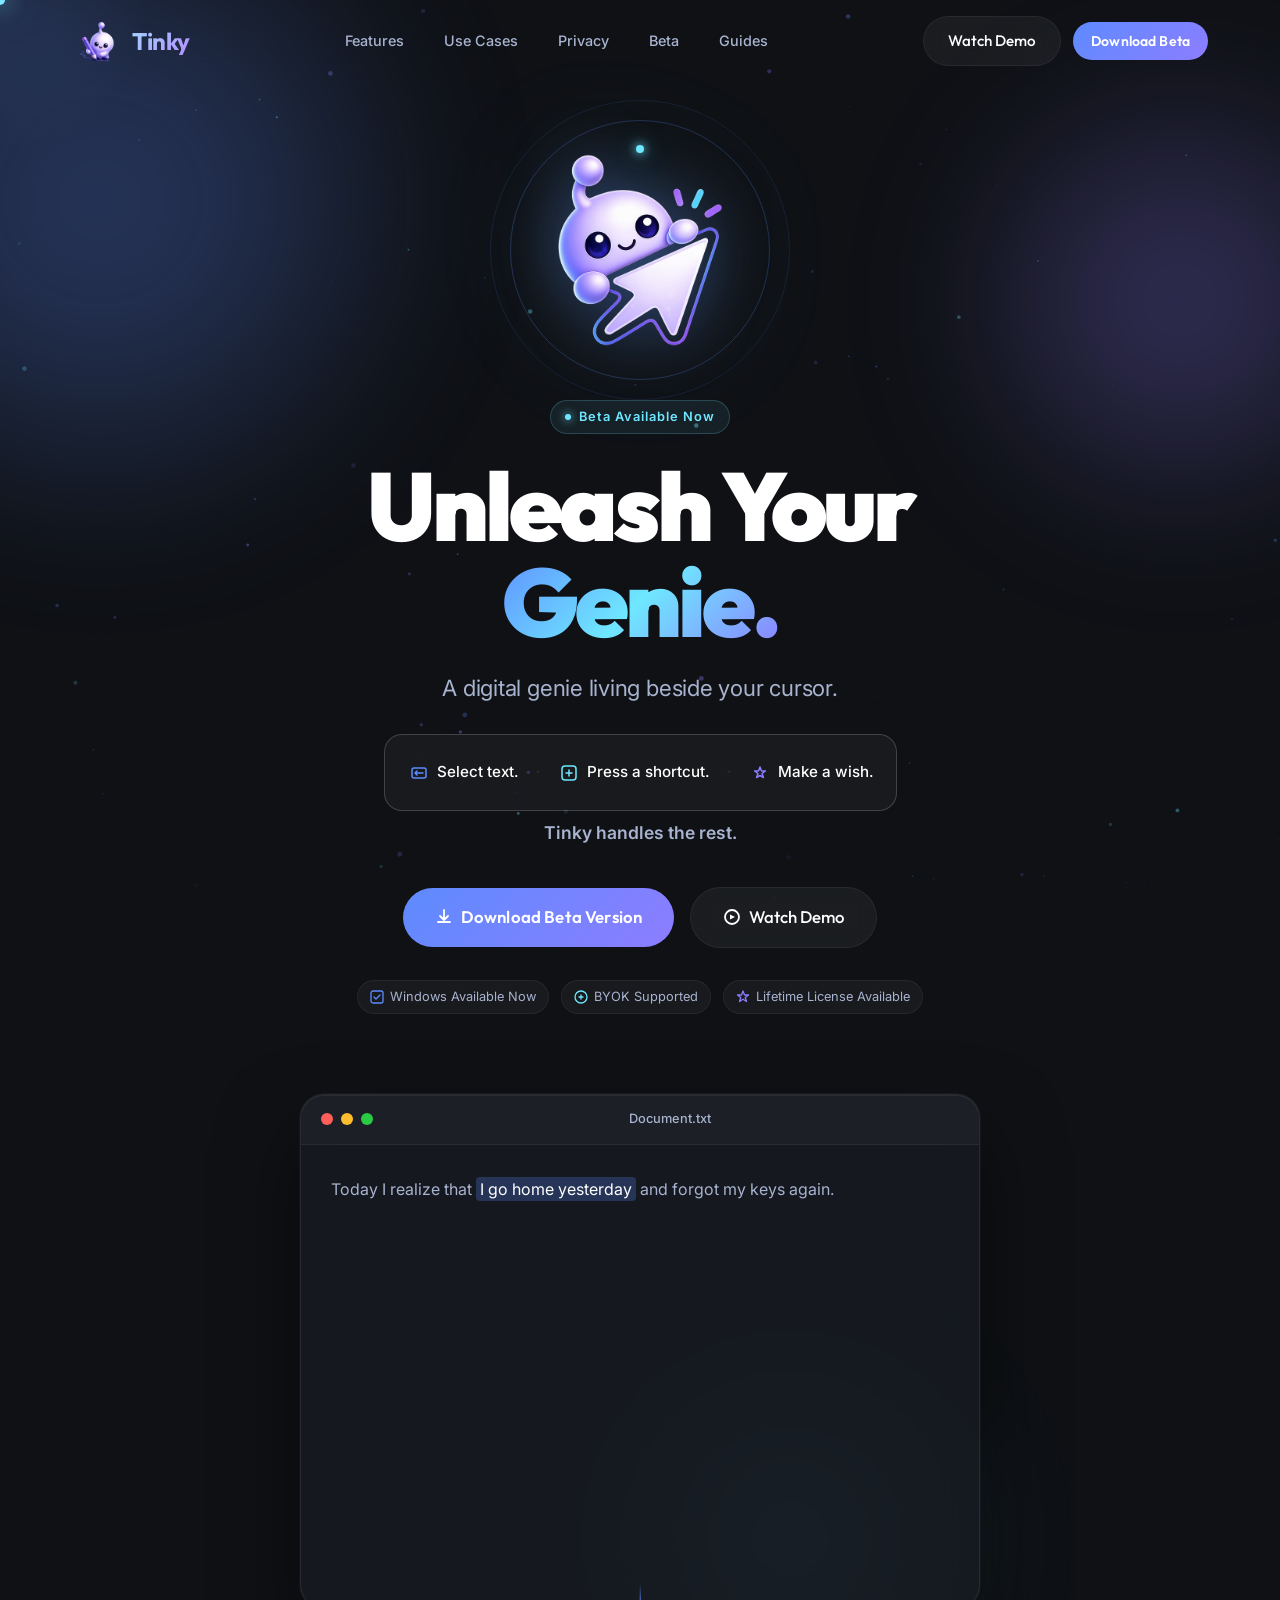
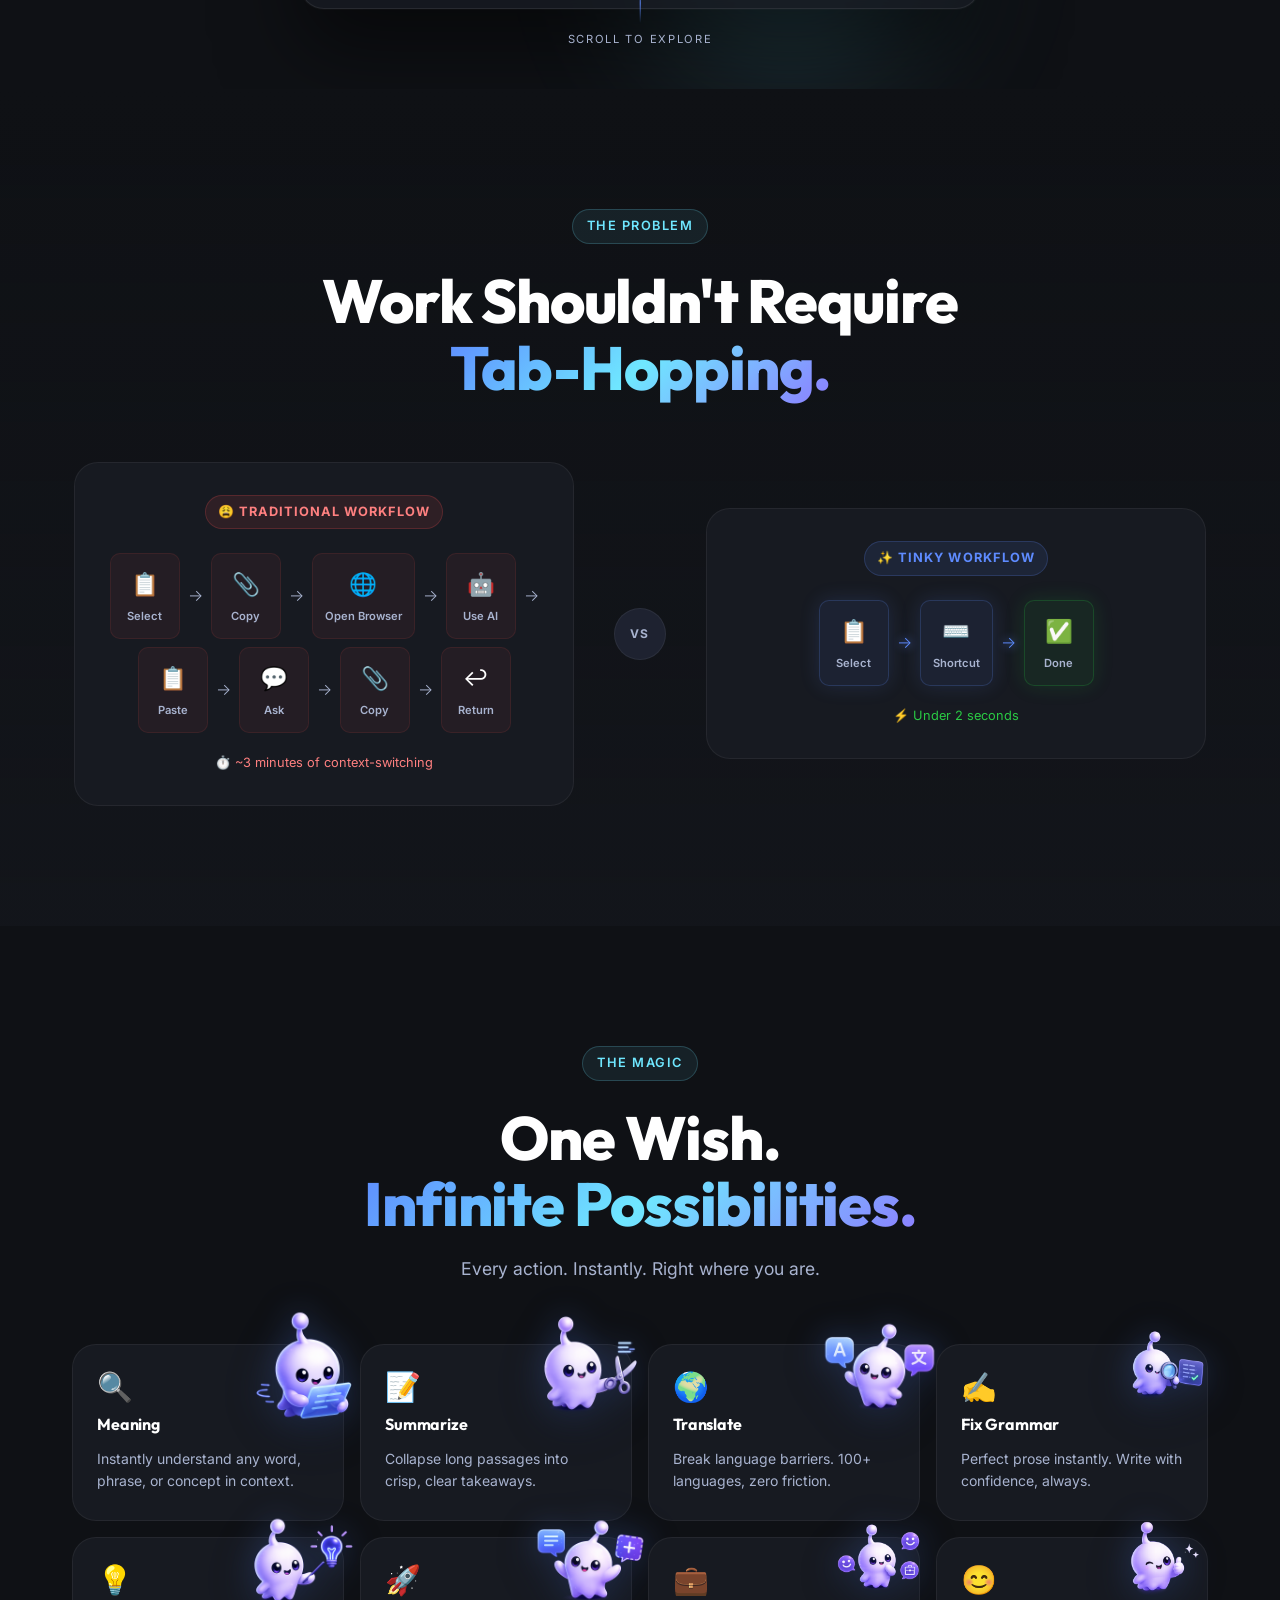
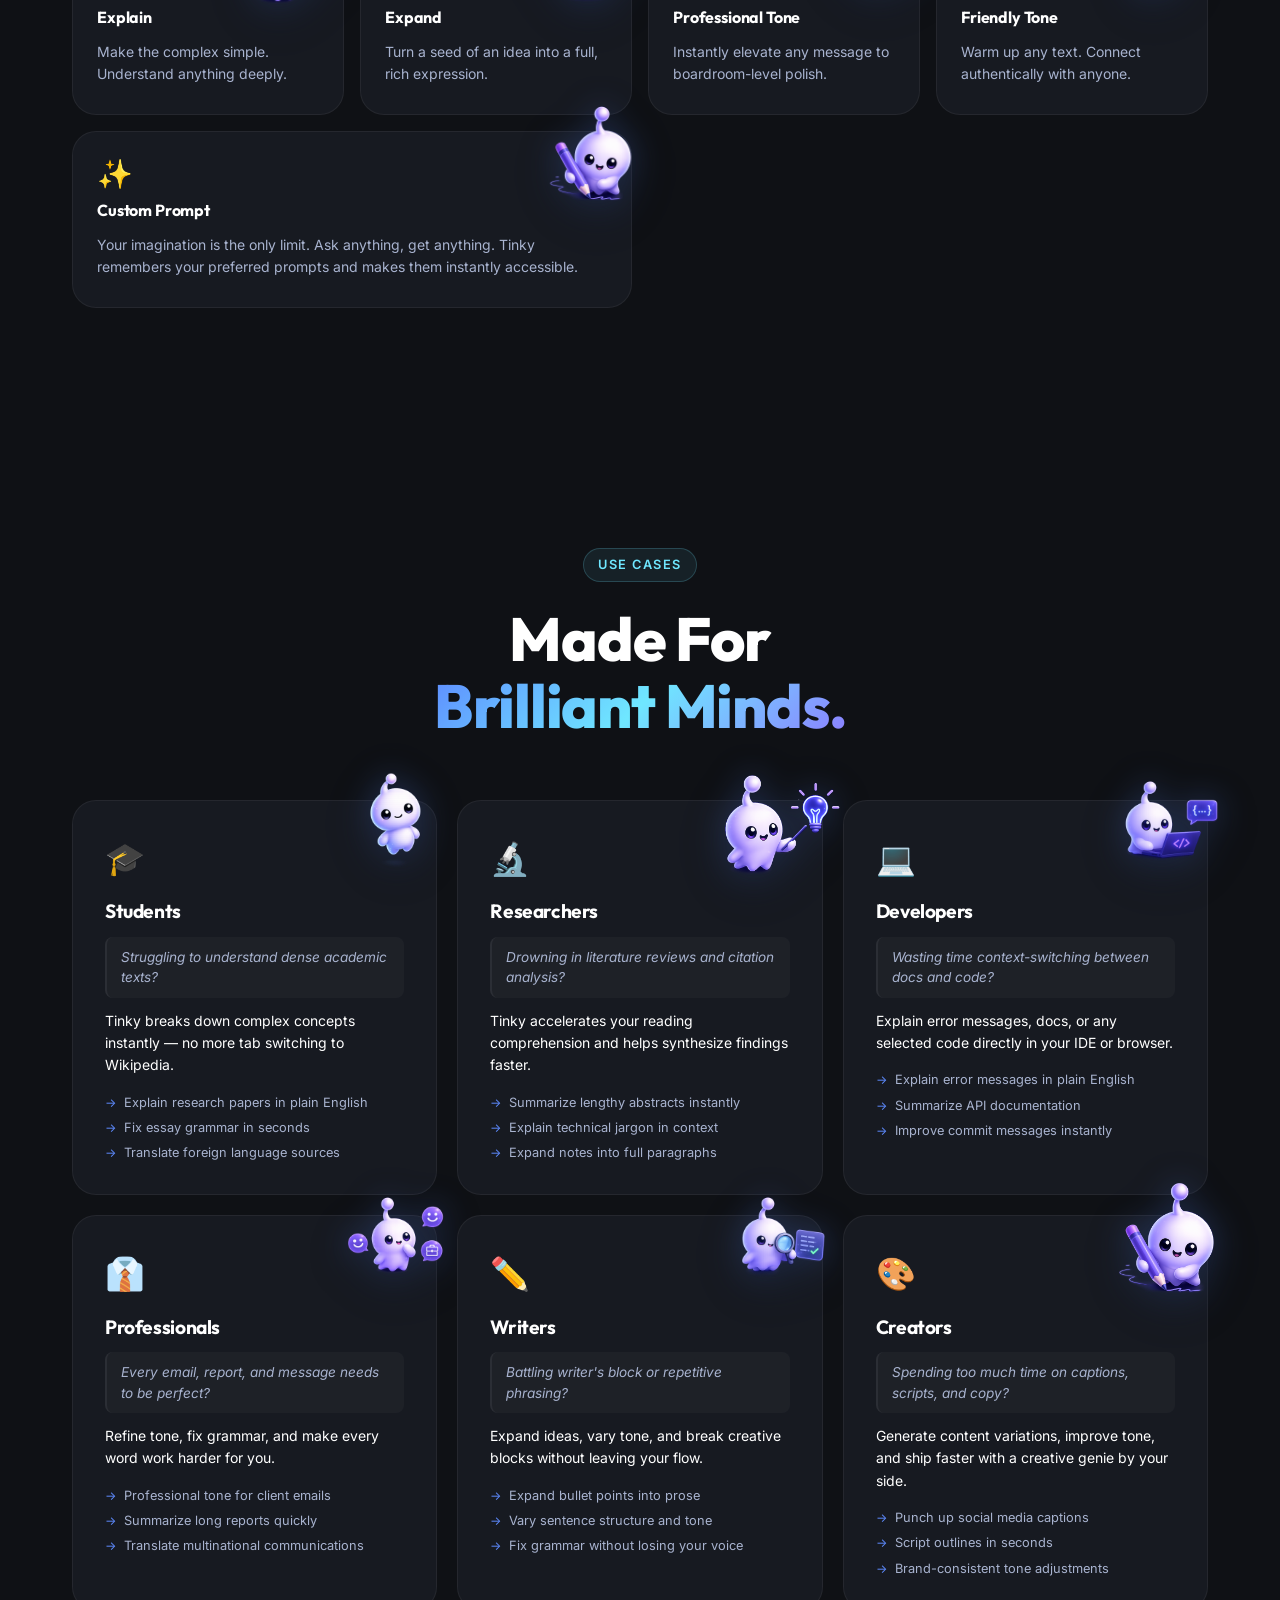
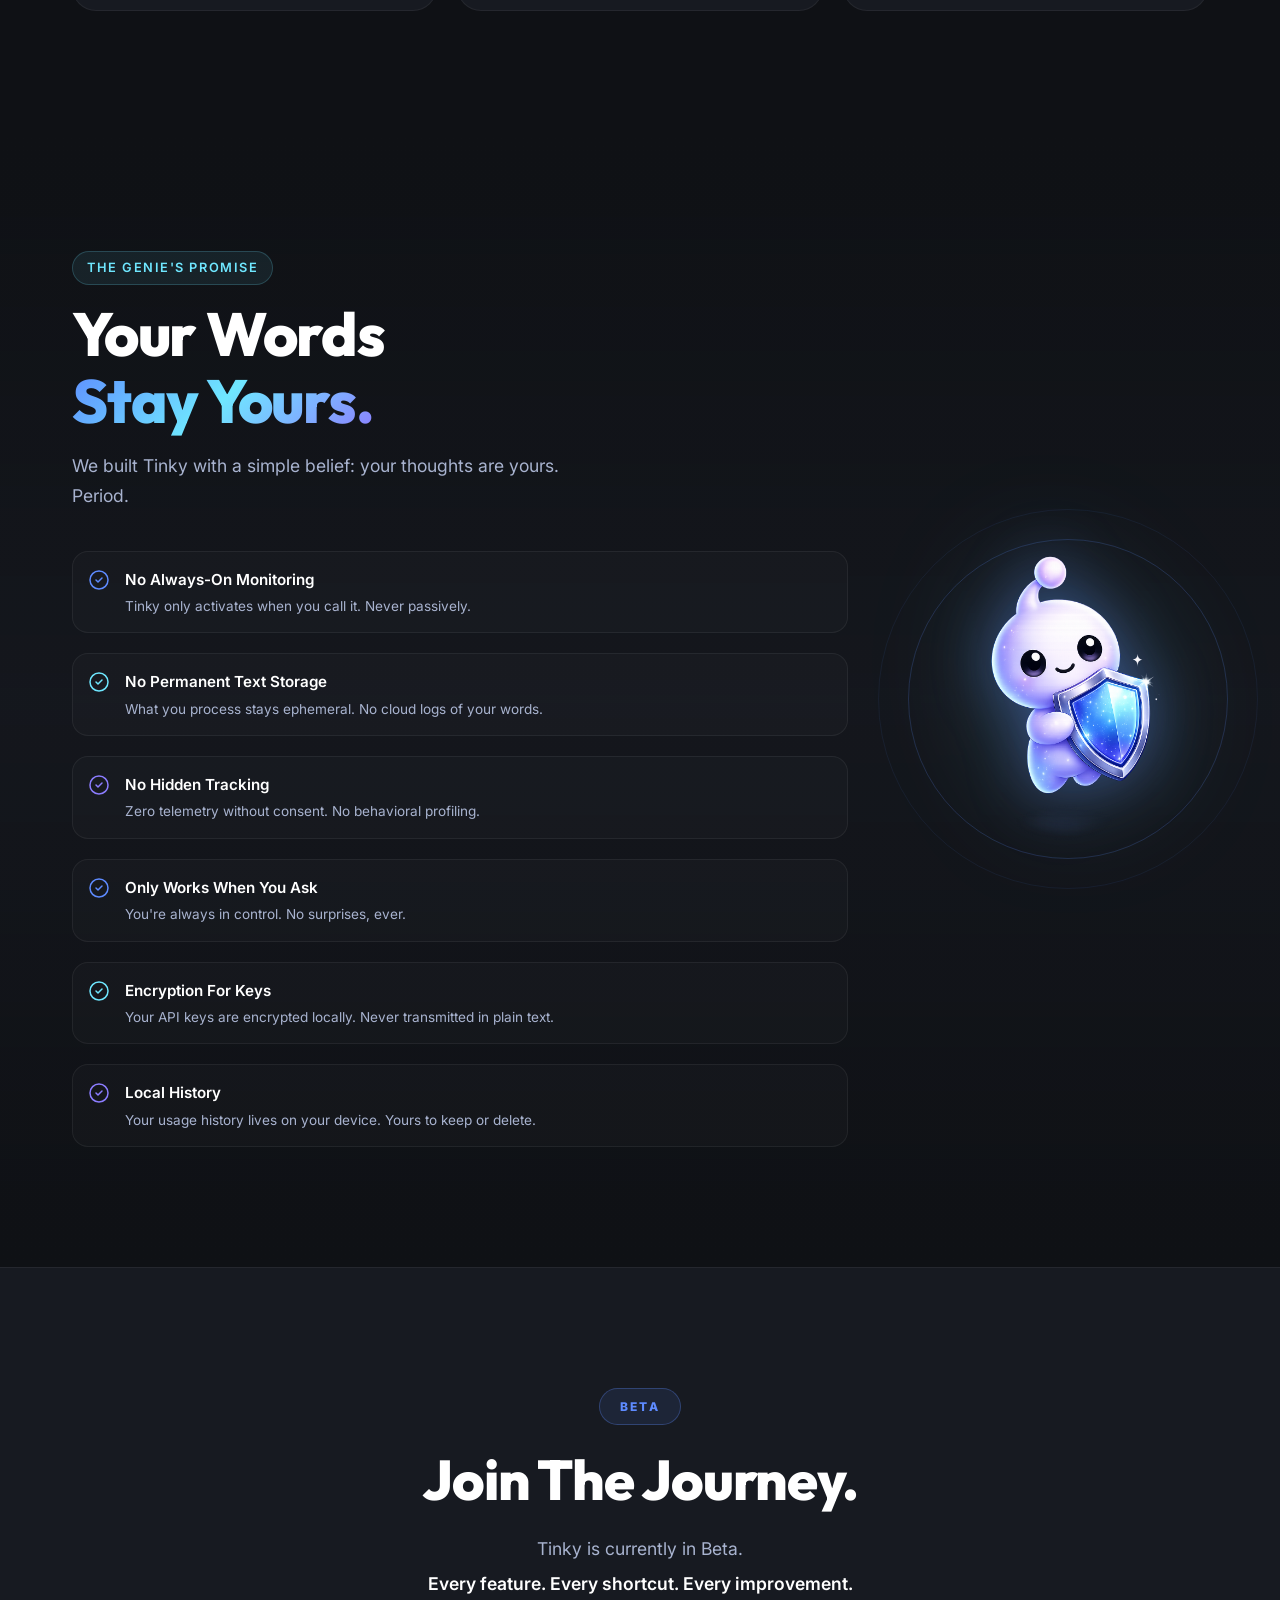
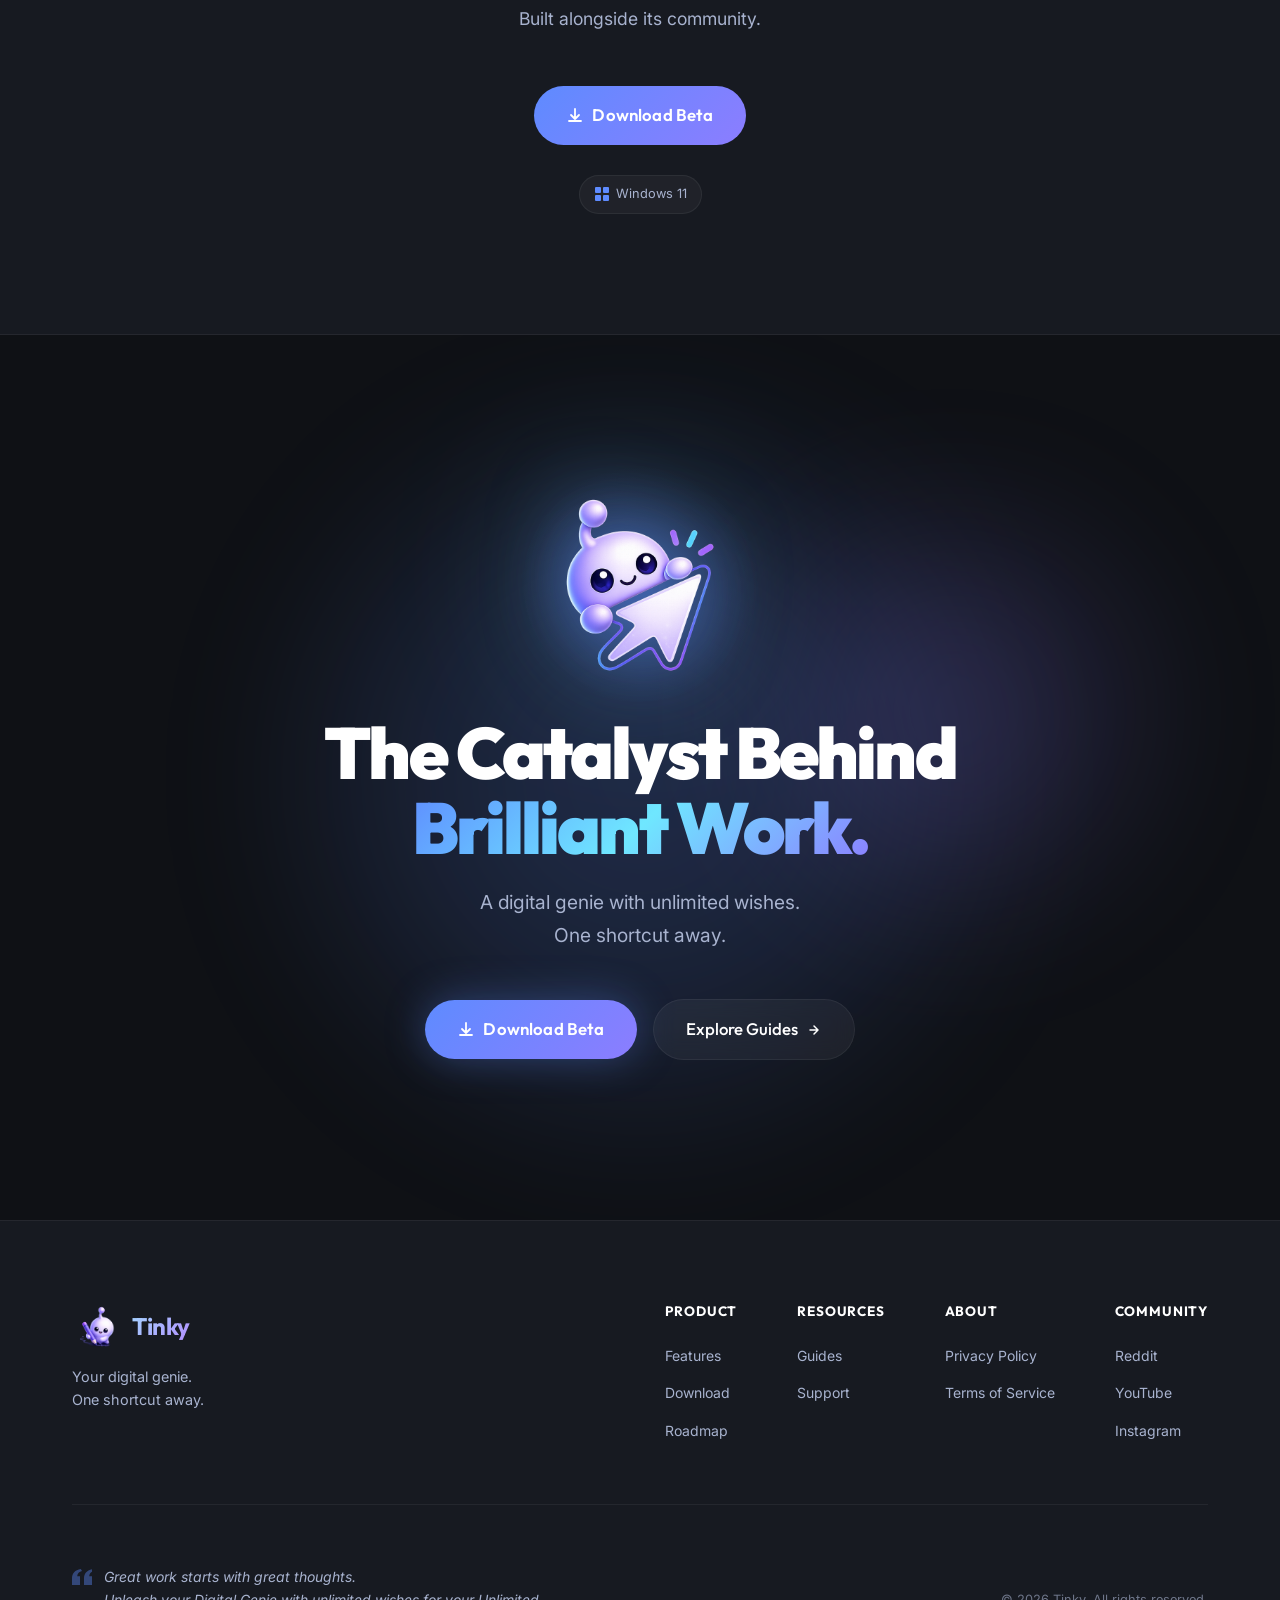
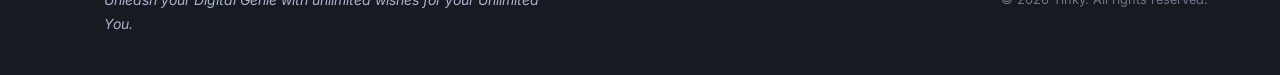
==== commit 83b1b936: "Add files via upload" ====
--- a/index.html
+++ b/index.html
@@ -18,164 +18,6 @@
   <link rel="preload" href="assets/Tinky_logo.png" as="image" />
 </head>
 <body>
-
-  <!-- ============================
-       LOADING SCREEN
-  ============================= -->
-  <!-- Inline critical styles so loader looks perfect even before styles.css parses -->
-  <style>
-    #tinky-loader {
-      position: fixed;
-      inset: 0;
-      z-index: 99999;
-      background: #0F1115;
-      display: flex;
-      flex-direction: column;
-      align-items: center;
-      justify-content: center;
-      gap: 0;
-      font-family: 'Outfit', 'Inter', sans-serif;
-      transition: opacity 0.7s ease, transform 0.7s ease;
-    }
-    #tinky-loader.loader-exit {
-      opacity: 0;
-      transform: scale(1.05);
-      pointer-events: none;
-    }
-    #tinky-loader.loader-done { display: none; }
-
-    /* Orbs */
-    .ld-orb {
-      position: absolute;
-      border-radius: 50%;
-      pointer-events: none;
-      animation: ldOrbPulse 6s ease-in-out infinite alternate;
-    }
-    .ld-orb-1 { width:480px;height:480px; background:radial-gradient(circle,rgba(94,139,255,0.28),transparent 70%); top:-160px;left:-140px; animation-delay:0s; }
-    .ld-orb-2 { width:320px;height:320px; background:radial-gradient(circle,rgba(140,125,255,0.22),transparent 70%); bottom:-80px;right:-80px; animation-delay:2s; }
-    .ld-orb-3 { width:200px;height:200px; background:radial-gradient(circle,rgba(111,231,255,0.18),transparent 70%); top:35%;left:62%; animation-delay:4s; }
-    @keyframes ldOrbPulse {
-      from { opacity:0.5; transform:scale(1) translate(0,0); }
-      to   { opacity:1;   transform:scale(1.1) translate(15px,-20px); }
-    }
-
-    /* Centre group */
-    .ld-centre {
-      position: relative;
-      display: flex;
-      flex-direction: column;
-      align-items: center;
-      gap: 24px;
-      z-index: 1;
-      animation: ldIn 0.5s cubic-bezier(0.34,1.56,0.64,1) both;
-    }
-    @keyframes ldIn {
-      from { opacity:0; transform:translateY(20px) scale(0.95); }
-      to   { opacity:1; transform:translateY(0)    scale(1); }
-    }
-
-    /* Ring + logo */
-    .ld-ring-box {
-      position: relative;
-      width: 150px;
-      height: 150px;
-      display: flex;
-      align-items: center;
-      justify-content: center;
-    }
-    #ld-canvas {
-      position: absolute;
-      inset: 0;
-      width: 150px;
-      height: 150px;
-    }
-    .ld-logo-inner {
-      position: relative;
-      display: flex;
-      align-items: center;
-      justify-content: center;
-      z-index: 2;
-    }
-    .ld-logo {
-      width: 80px;
-      height: 80px;
-      object-fit: contain;
-      animation: ldFloat 3s ease-in-out infinite;
-      filter: drop-shadow(0 0 18px rgba(94,139,255,0.7)) drop-shadow(0 0 36px rgba(111,231,255,0.35));
-    }
-    @keyframes ldFloat {
-      0%,100% { transform:translateY(0); }
-      50%      { transform:translateY(-7px); }
-    }
-
-    /* Text */
-    .ld-name {
-      font-size: 2rem;
-      font-weight: 800;
-      letter-spacing: -0.04em;
-      background: linear-gradient(135deg,#5E8BFF 0%,#6FE7FF 50%,#8C7DFF 100%);
-      -webkit-background-clip: text;
-      -webkit-text-fill-color: transparent;
-      background-clip: text;
-      line-height: 1;
-    }
-    .ld-sub {
-      font-size: 0.82rem;
-      color: #A8B3CF;
-      letter-spacing: 0.06em;
-      margin-top: 4px;
-    }
-
-    /* Bouncing dots */
-    .ld-dots {
-      display: flex;
-      gap: 7px;
-      margin-top: 4px;
-    }
-    .ld-dot {
-      width: 7px;
-      height: 7px;
-      border-radius: 50%;
-      animation: ldBounce 1.1s ease-in-out infinite;
-    }
-    .ld-dot:nth-child(1){ background:#5E8BFF; animation-delay:0s; }
-    .ld-dot:nth-child(2){ background:#6FE7FF; animation-delay:0.18s; }
-    .ld-dot:nth-child(3){ background:#8C7DFF; animation-delay:0.36s; }
-    @keyframes ldBounce {
-      0%,80%,100% { transform:translateY(0);   opacity:0.4; }
-      40%          { transform:translateY(-9px); opacity:1; }
-    }
-  </style>
-
-  <div id="tinky-loader">
-    <div class="ld-orb ld-orb-1"></div>
-    <div class="ld-orb ld-orb-2"></div>
-    <div class="ld-orb ld-orb-3"></div>
-
-    <div class="ld-centre">
-      <!-- Ring + logo stacked -->
-      <div class="ld-ring-box">
-        <canvas id="ld-canvas" width="150" height="150"></canvas>
-        <div class="ld-logo-inner">
-          <img src="assets/Tinky_logo.png" alt="Tinky" class="ld-logo" />
-        </div>
-      </div>
-
-      <!-- Brand name + tagline -->
-      <div style="text-align:center;">
-        <div class="ld-name">Tinky</div>
-        <div class="ld-sub">Summoning your genie…</div>
-      </div>
-
-      <!-- Bouncing dots -->
-      <div class="ld-dots">
-        <div class="ld-dot"></div>
-        <div class="ld-dot"></div>
-        <div class="ld-dot"></div>
-      </div>
-    </div>
-  </div>
-
   <!-- Cursor Glow -->
   <div id="cursor-glow" class="cursor-glow"></div>
 
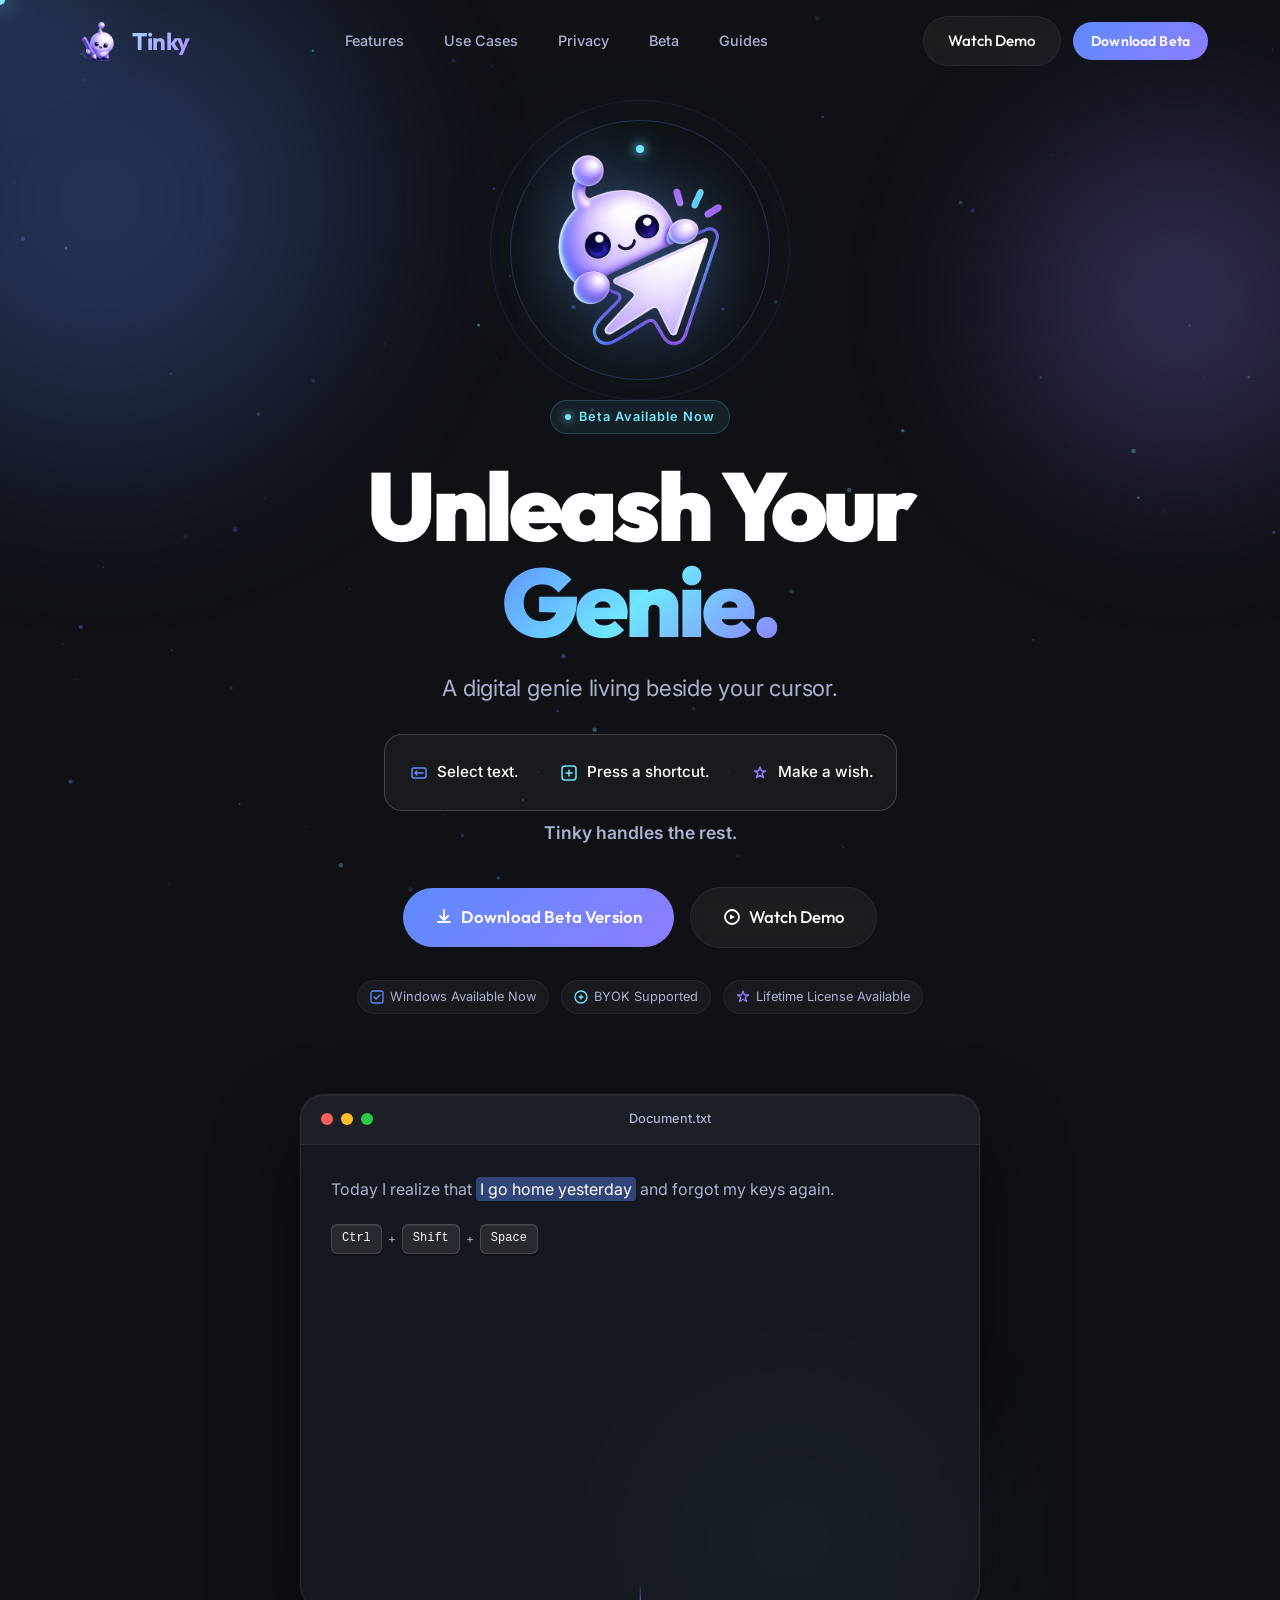
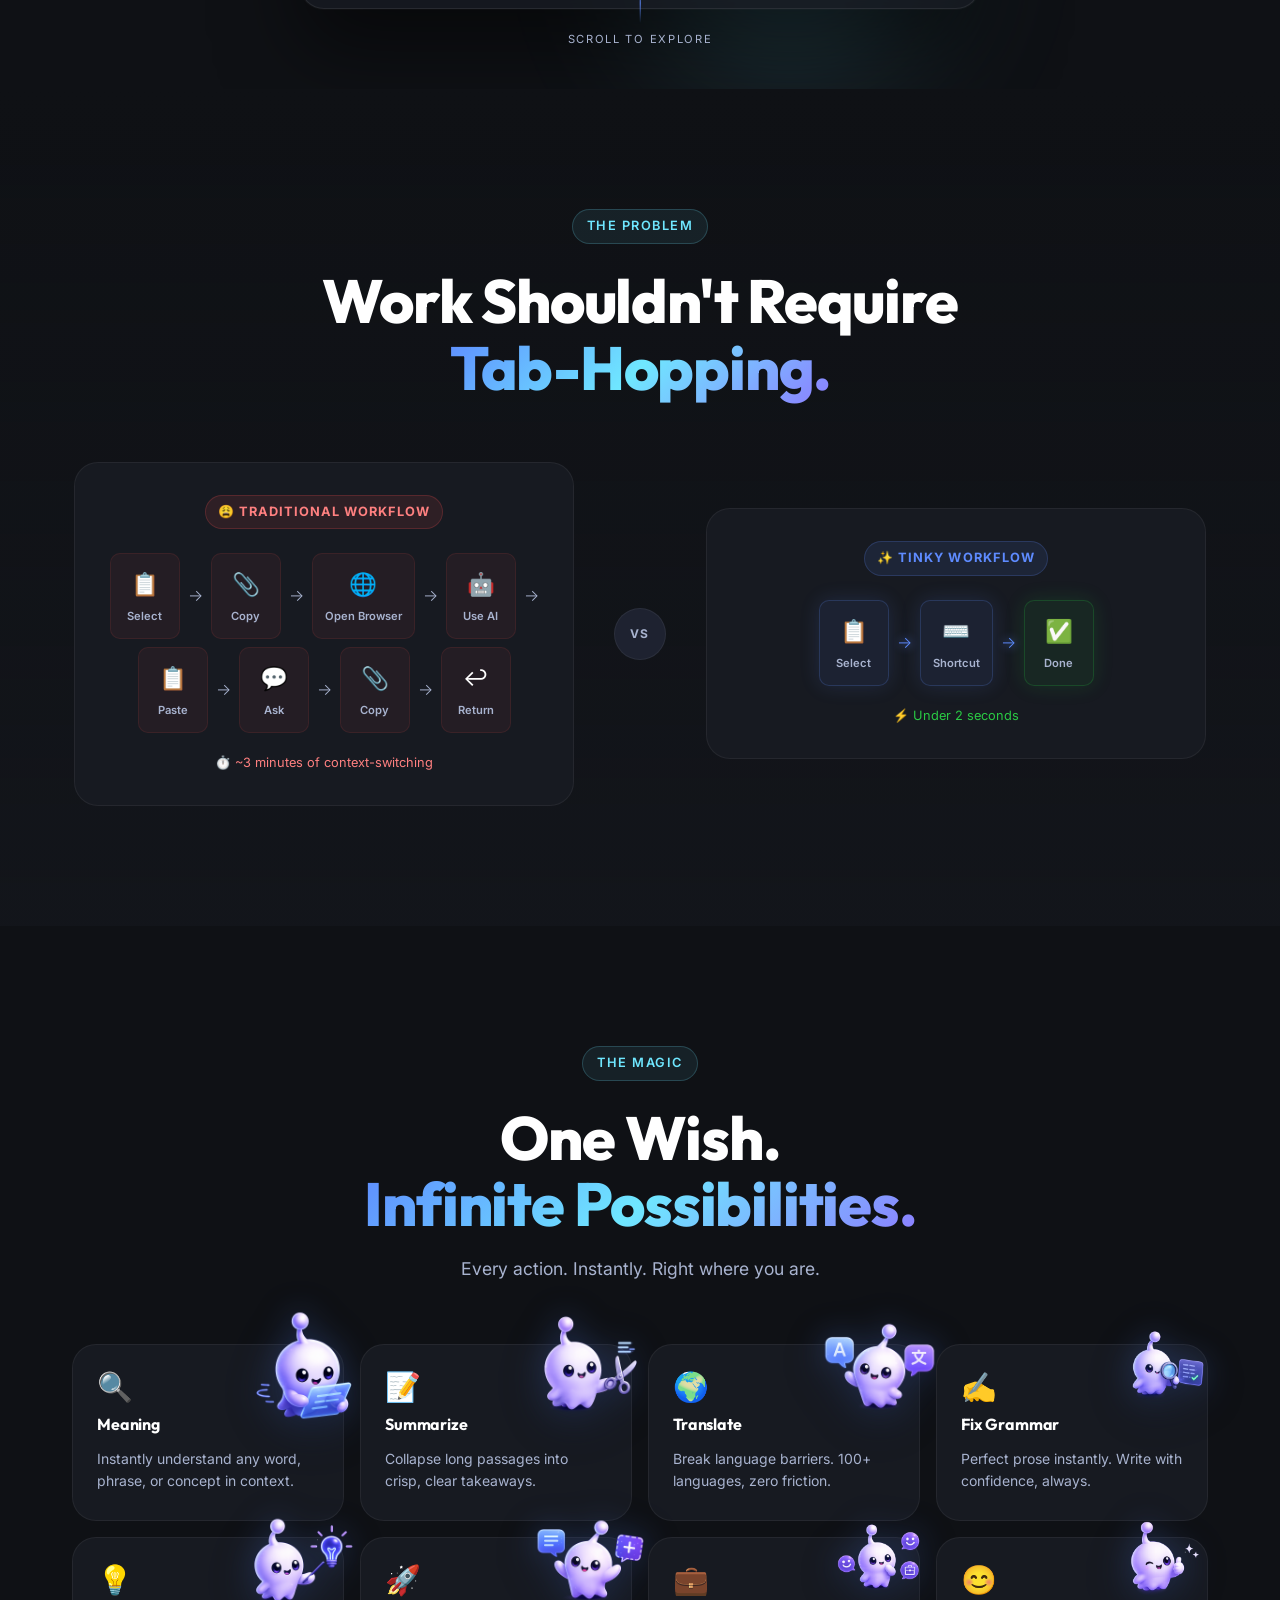
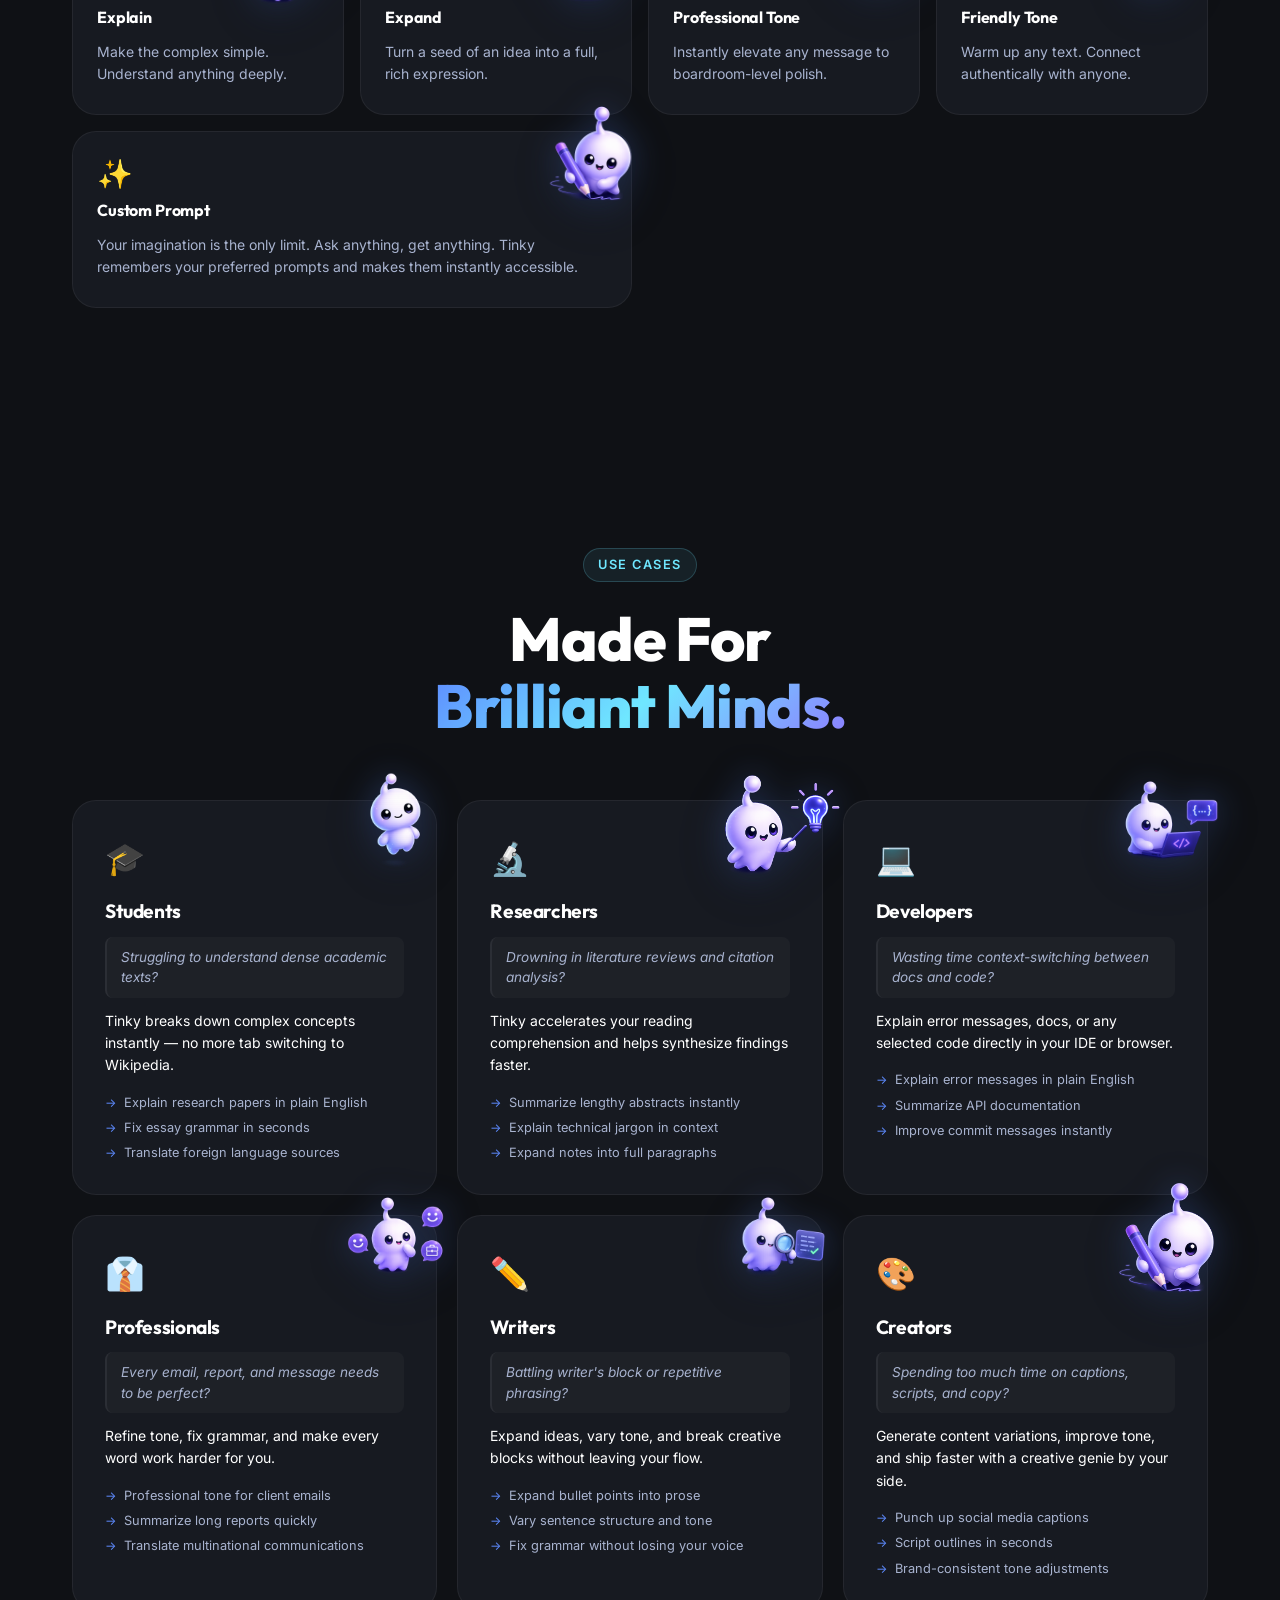
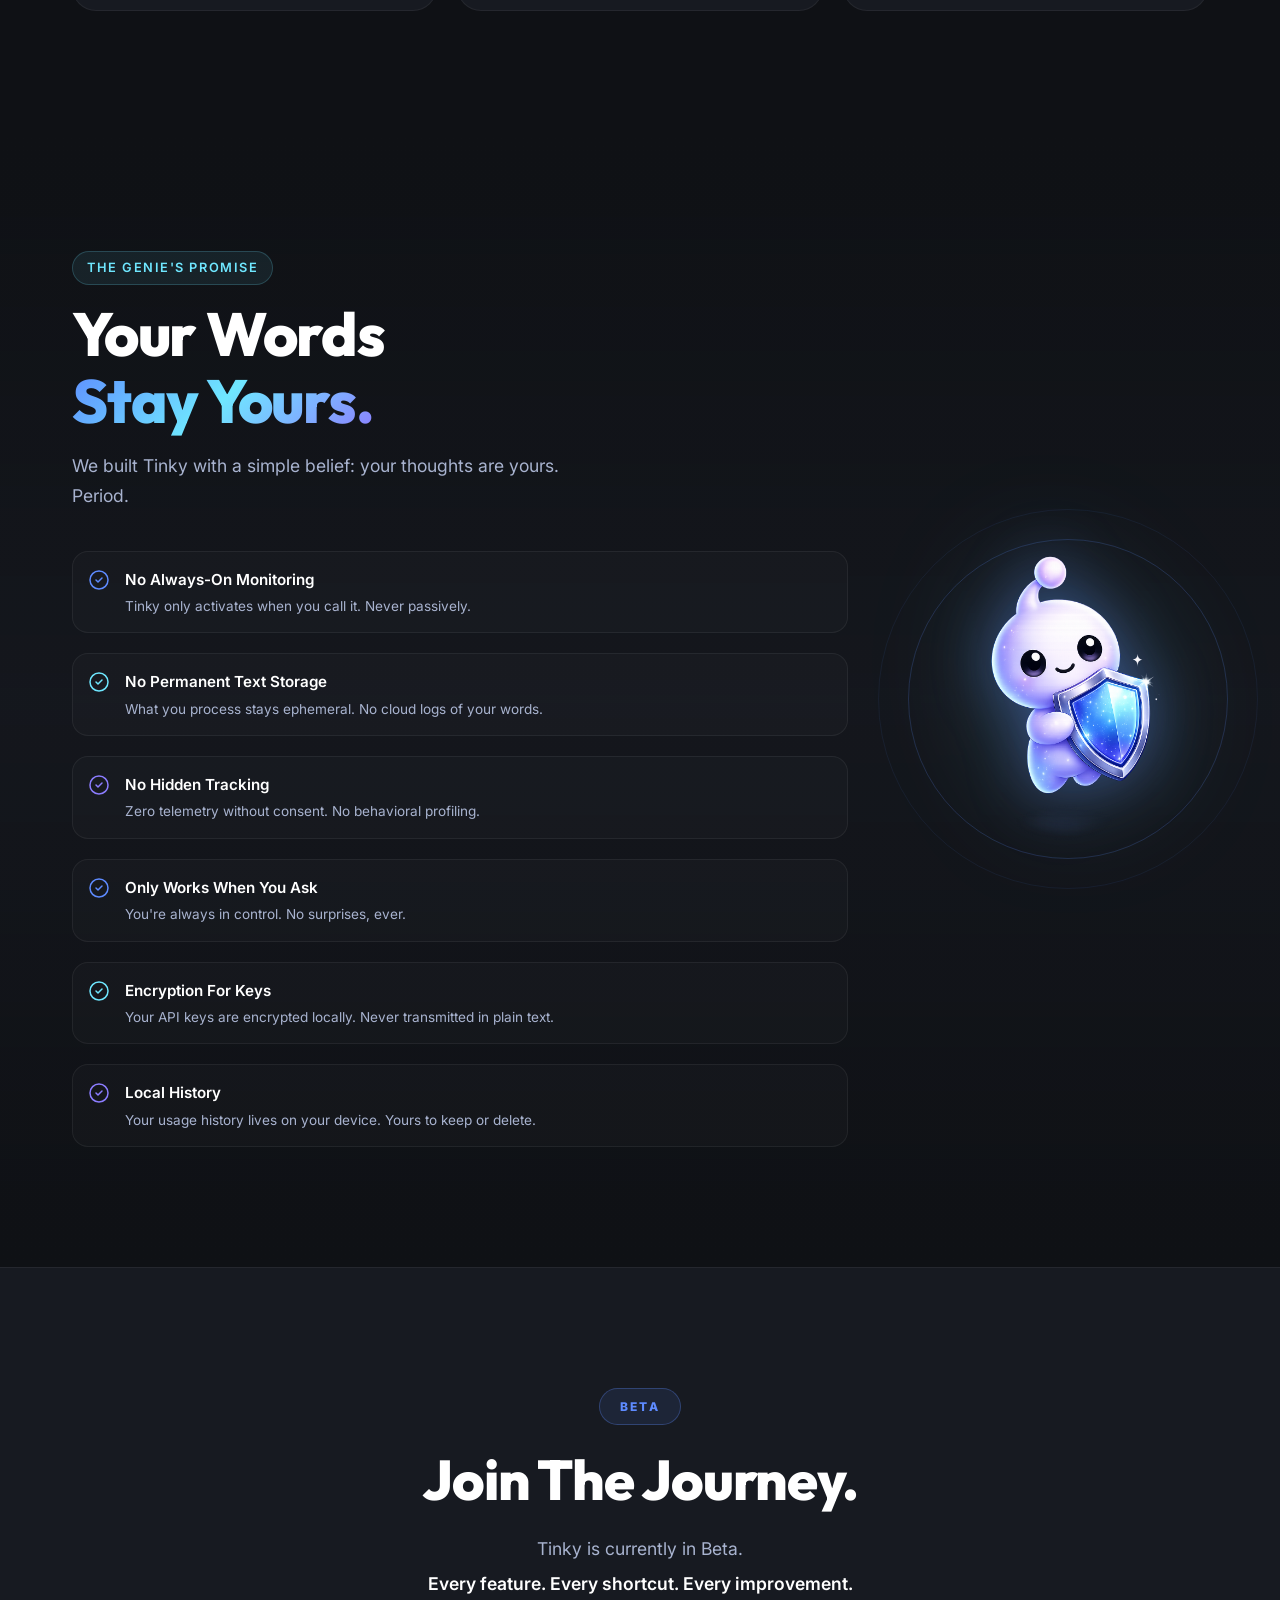
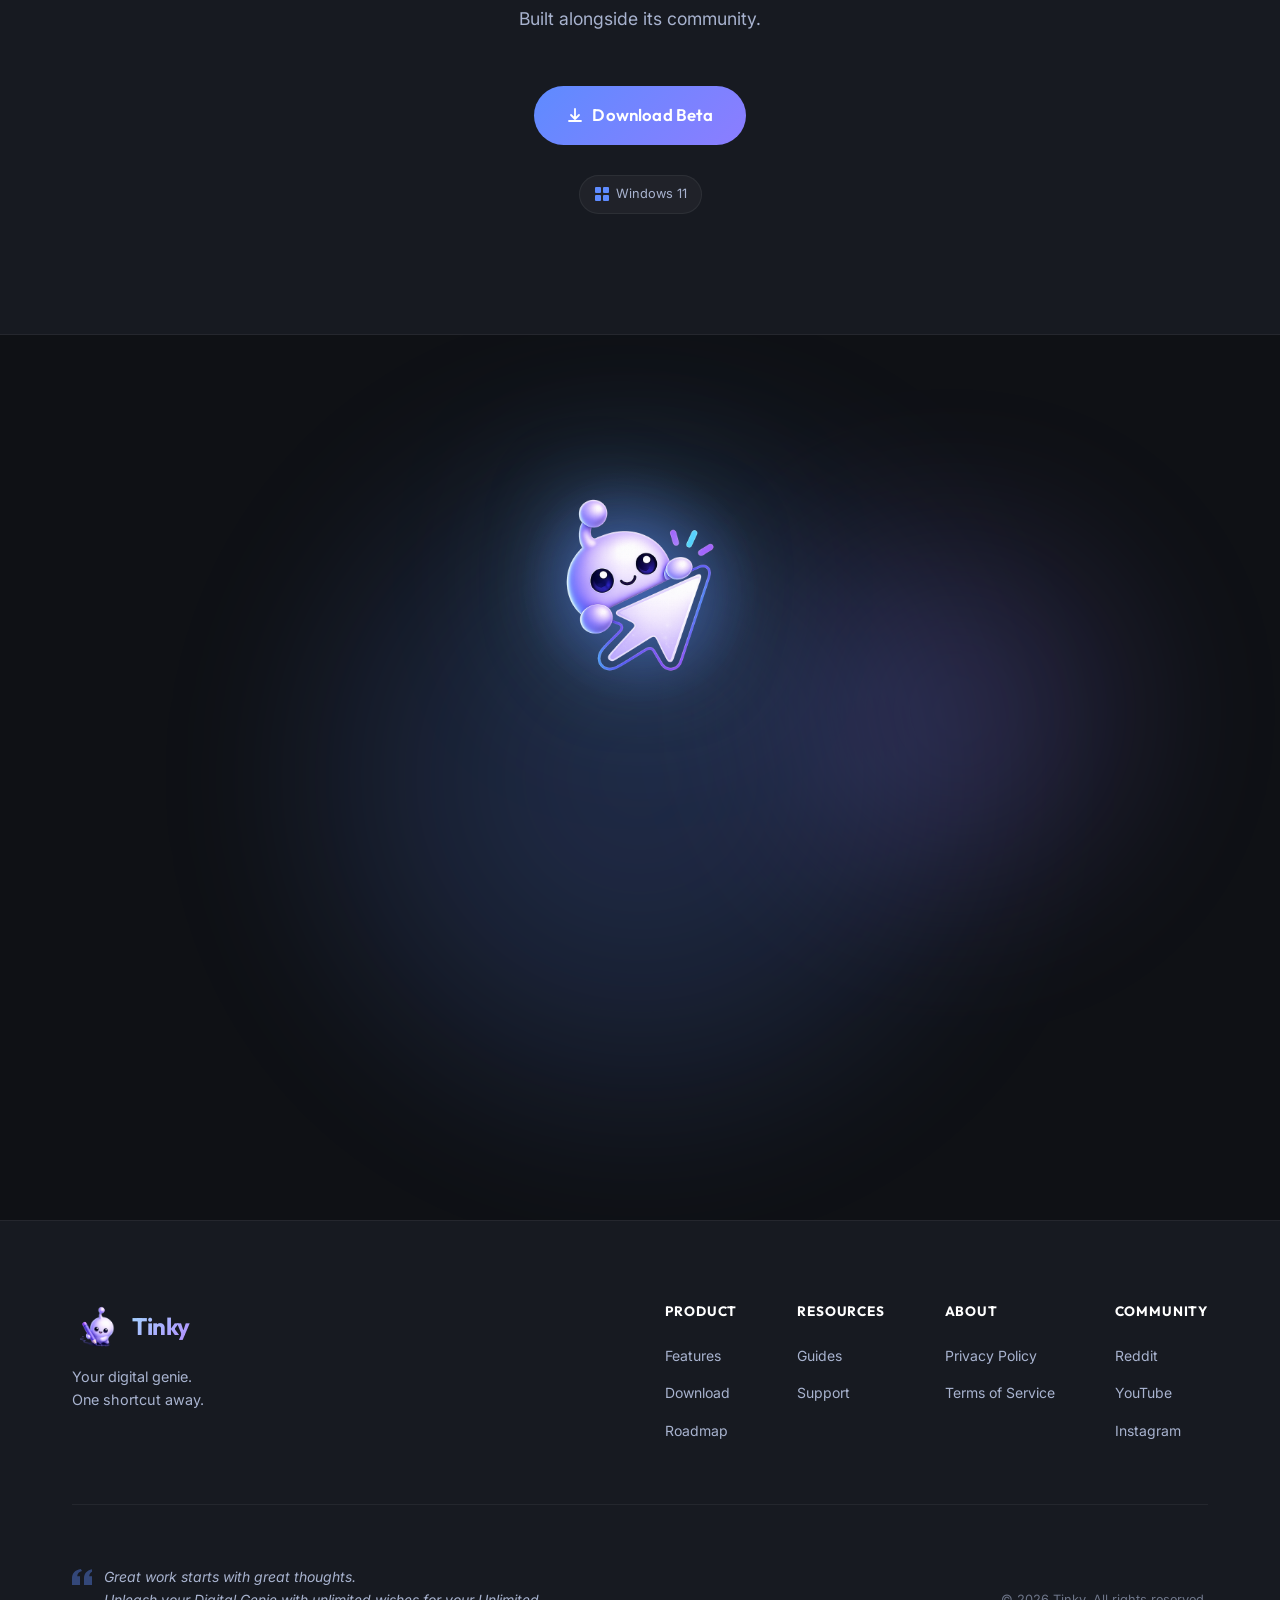
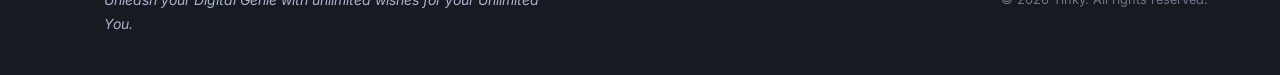
==== commit f472aacd: "Add files via upload" ====
--- a/index.html
+++ b/index.html
@@ -45,7 +45,7 @@
 
       <div class="nav-actions">
         <a href="https://youtu.be/d6qUMZA48lI" class="btn-ghost" id="nav-demo-btn" target="_blank" rel="noopener noreferrer">Watch Demo</a>
-        <a href="https://github.com/Prasad-wOw/Tinky/releases/download/v1.0.1/Tinky.exe" class="btn-primary btn-sm" id="nav-download-btn" download>Download Beta</a>
+        <a href="https://github.com/Prasad-wOw/Tinky/releases/download/V1.0.2/Tinky-Setup-1.0.0.exe" class="btn-primary btn-sm" id="nav-download-btn" download>Download Beta</a>
       </div>
 
       <button class="mobile-menu-btn" id="mobile-menu-btn" aria-label="Toggle menu">
@@ -58,7 +58,7 @@
       <a href="#privacy" class="mobile-link">Privacy</a>
       <a href="#beta" class="mobile-link">Beta</a>
       <a href="guides/Guide.html" class="mobile-link">Guides</a>
-      <a href="https://github.com/Prasad-wOw/Tinky/releases/download/v1.0.1/Tinky.exe" class="btn-primary" id="mobile-download-btn" download>Download Beta</a>
+      <a href="https://github.com/Prasad-wOw/Tinky/releases/download/V1.0.2/Tinky-Setup-1.0.0.exe" class="btn-primary" id="mobile-download-btn" download>Download Beta</a>
     </div>
   </nav>
 
@@ -127,7 +127,7 @@
         </p>
 
         <div class="hero-ctas reveal reveal-delay-4">
-          <a href="https://github.com/Prasad-wOw/Tinky/releases/download/v1.0.1/Tinky.exe" class="btn-primary btn-large" id="hero-download-btn" download>
+          <a href="https://github.com/Prasad-wOw/Tinky/releases/download/V1.0.2/Tinky-Setup-1.0.0.exe" class="btn-primary btn-large" id="hero-download-btn" download>
             <svg width="18" height="18" viewBox="0 0 18 18" fill="none"><path d="M9 2v10M5 8l4 4 4-4M3 14h12" stroke="currentColor" stroke-width="1.8" stroke-linecap="round" stroke-linejoin="round"/></svg>
             Download Beta Version
           </a>
@@ -622,7 +622,7 @@
         </p>
 
         <div class="beta-cta reveal reveal-delay-4">
-          <a href="https://github.com/Prasad-wOw/Tinky/releases/download/v1.0.1/Tinky.exe" class="btn-primary btn-large" id="beta-download-btn" download>
+          <a href="https://github.com/Prasad-wOw/Tinky/releases/download/V1.0.2/Tinky-Setup-1.0.0.exe" class="btn-primary btn-large" id="beta-download-btn" download>
             <svg width="18" height="18" viewBox="0 0 18 18" fill="none"><path d="M9 2v10M5 8l4 4 4-4M3 14h12" stroke="currentColor" stroke-width="1.8" stroke-linecap="round" stroke-linejoin="round"/></svg>
             Download Beta
           </a>
@@ -666,7 +666,7 @@
         </p>
 
         <div class="final-ctas reveal reveal-delay-3">
-          <a href="https://github.com/Prasad-wOw/Tinky/releases/download/v1.0.1/Tinky.exe" class="btn-primary btn-large btn-glow" id="final-download-btn" download>
+          <a href="https://github.com/Prasad-wOw/Tinky/releases/download/V1.0.2/Tinky-Setup-1.0.0.exe" class="btn-primary btn-large btn-glow" id="final-download-btn" download>
             <svg width="18" height="18" viewBox="0 0 18 18" fill="none"><path d="M9 2v10M5 8l4 4 4-4M3 14h12" stroke="currentColor" stroke-width="1.8" stroke-linecap="round" stroke-linejoin="round"/></svg>
             Download Beta
           </a>
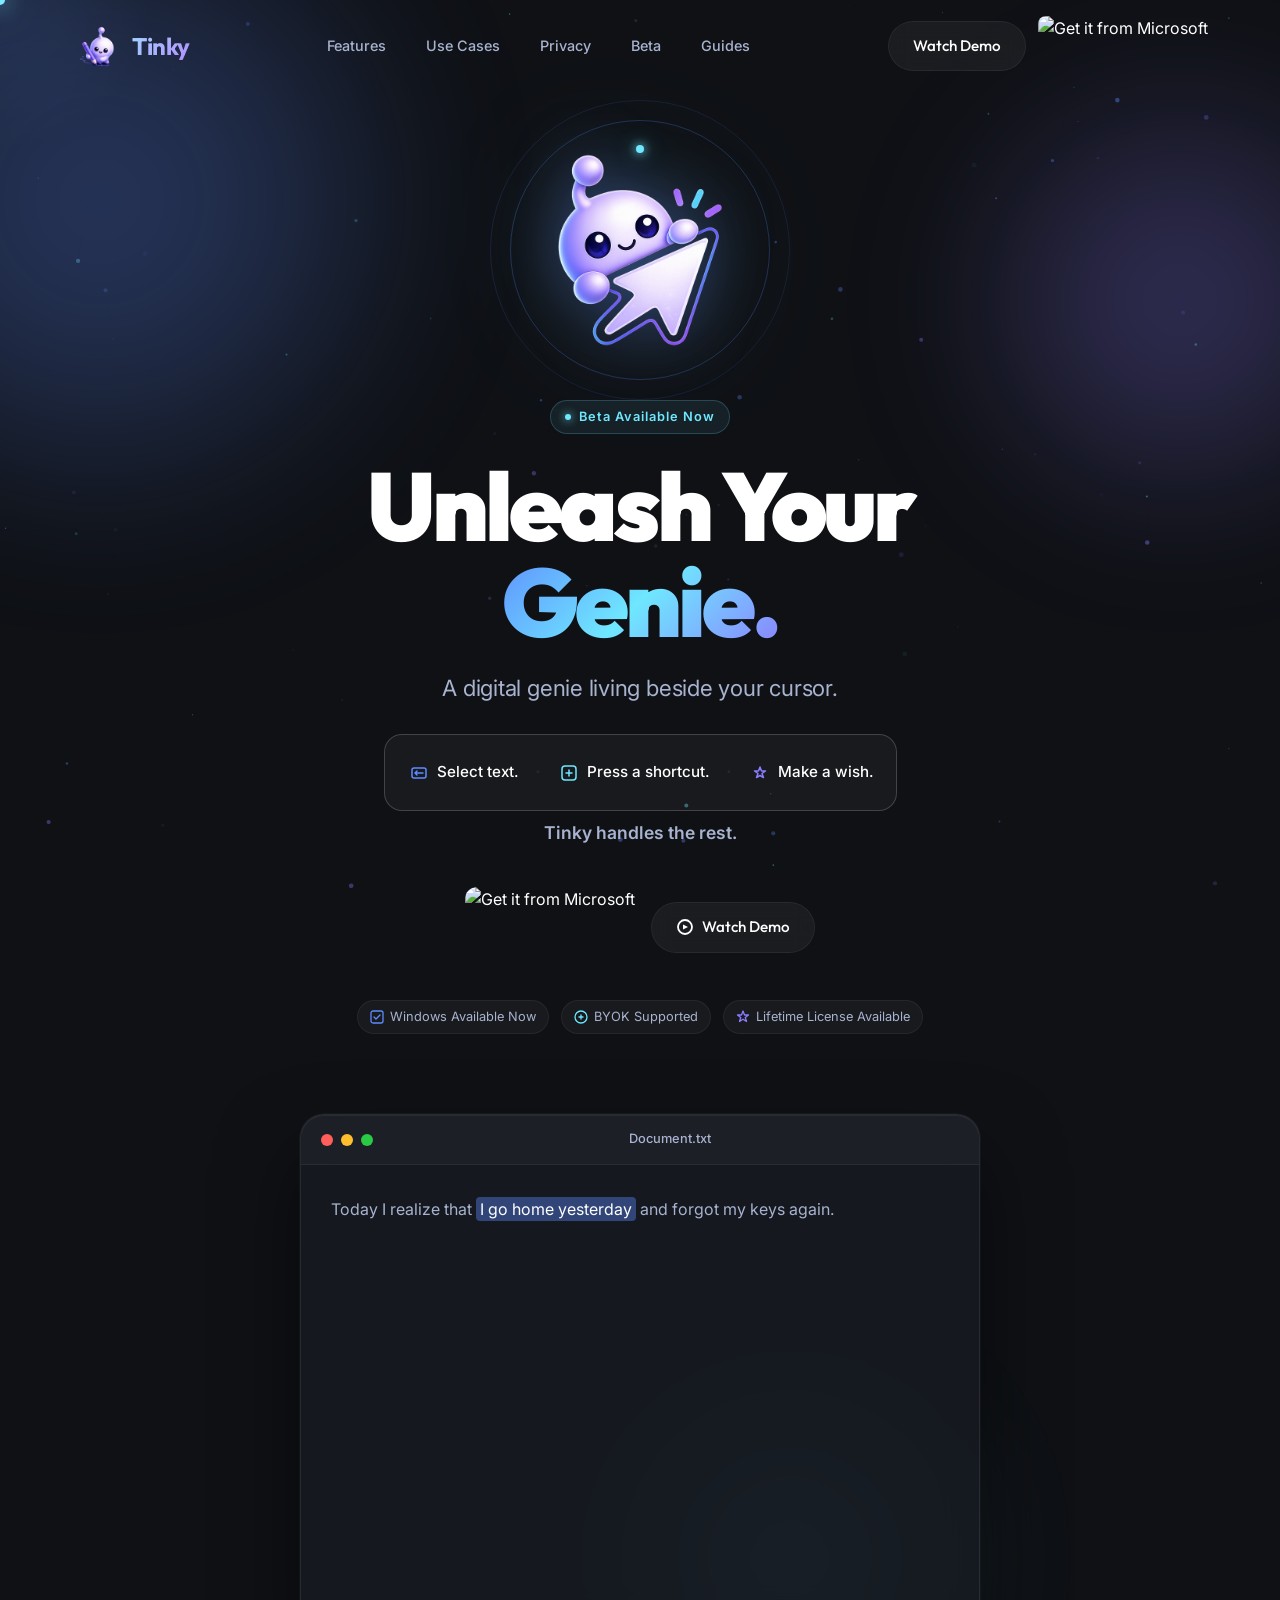
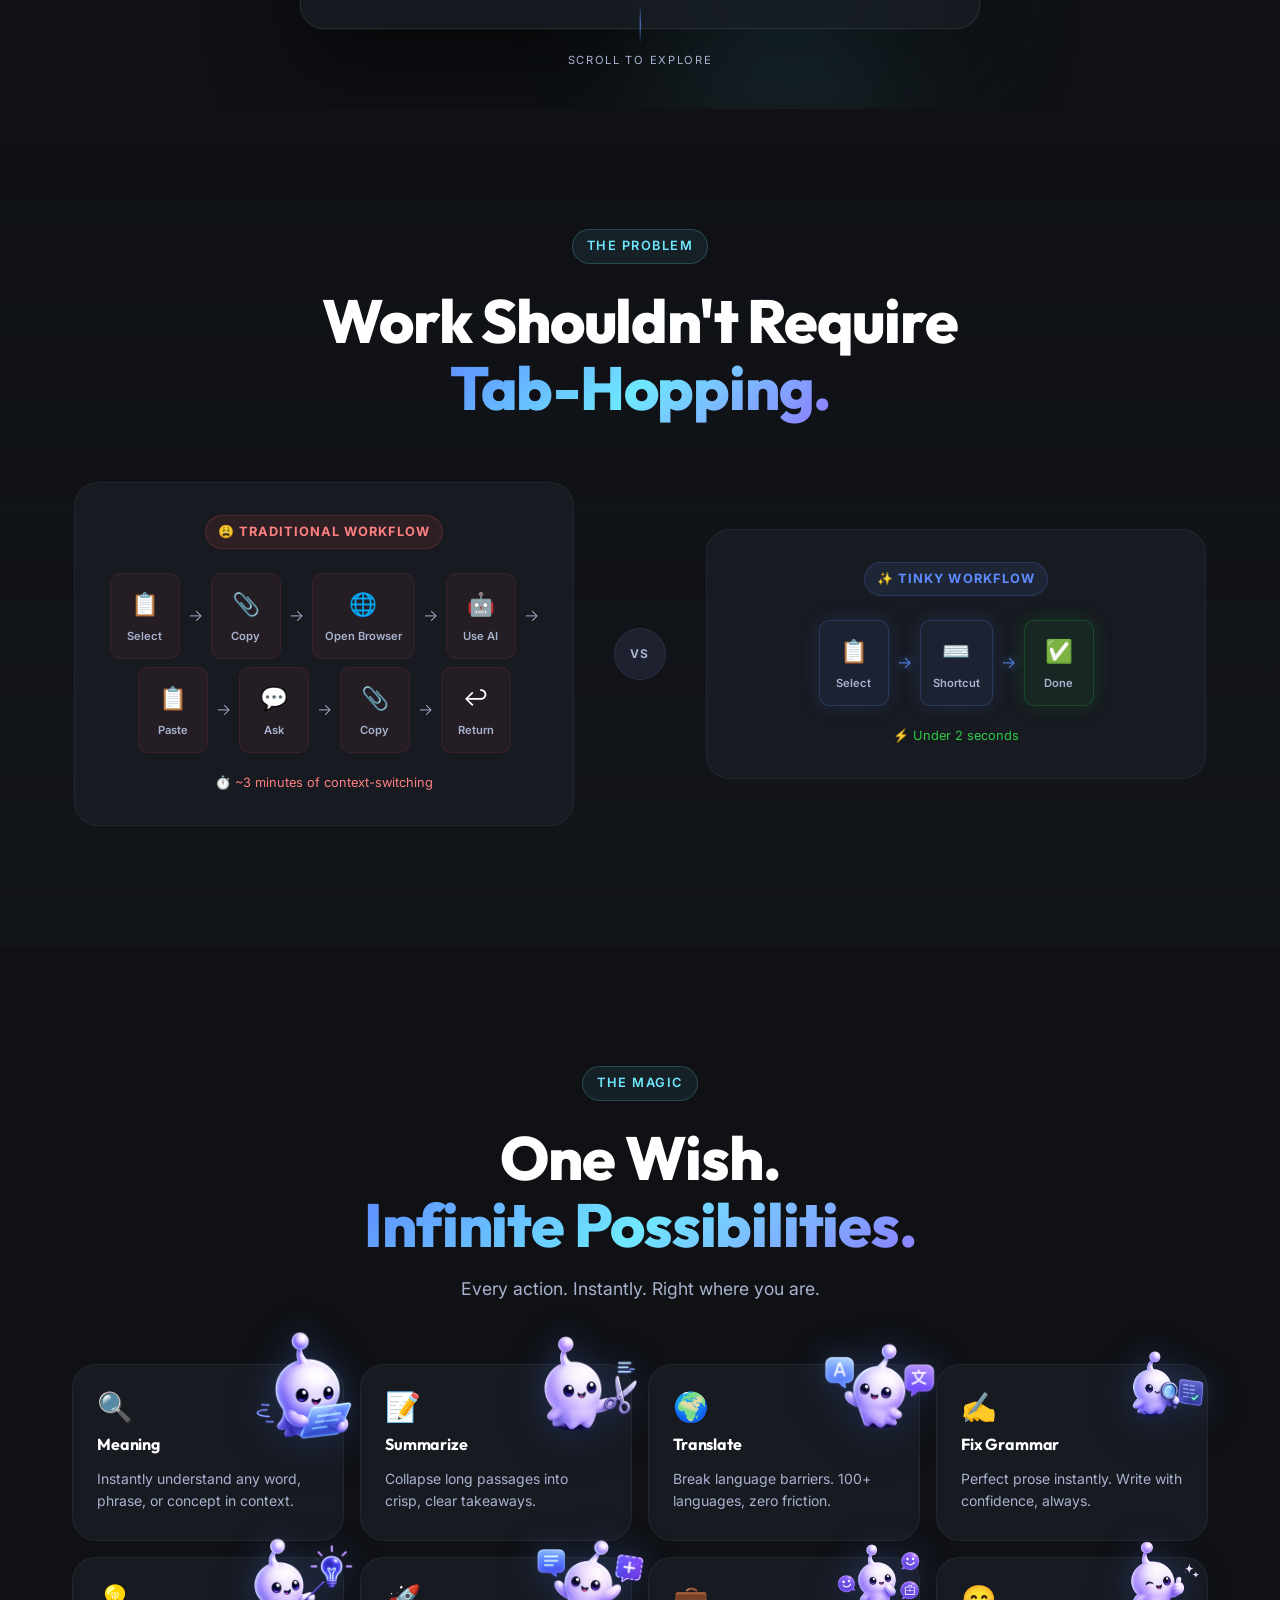
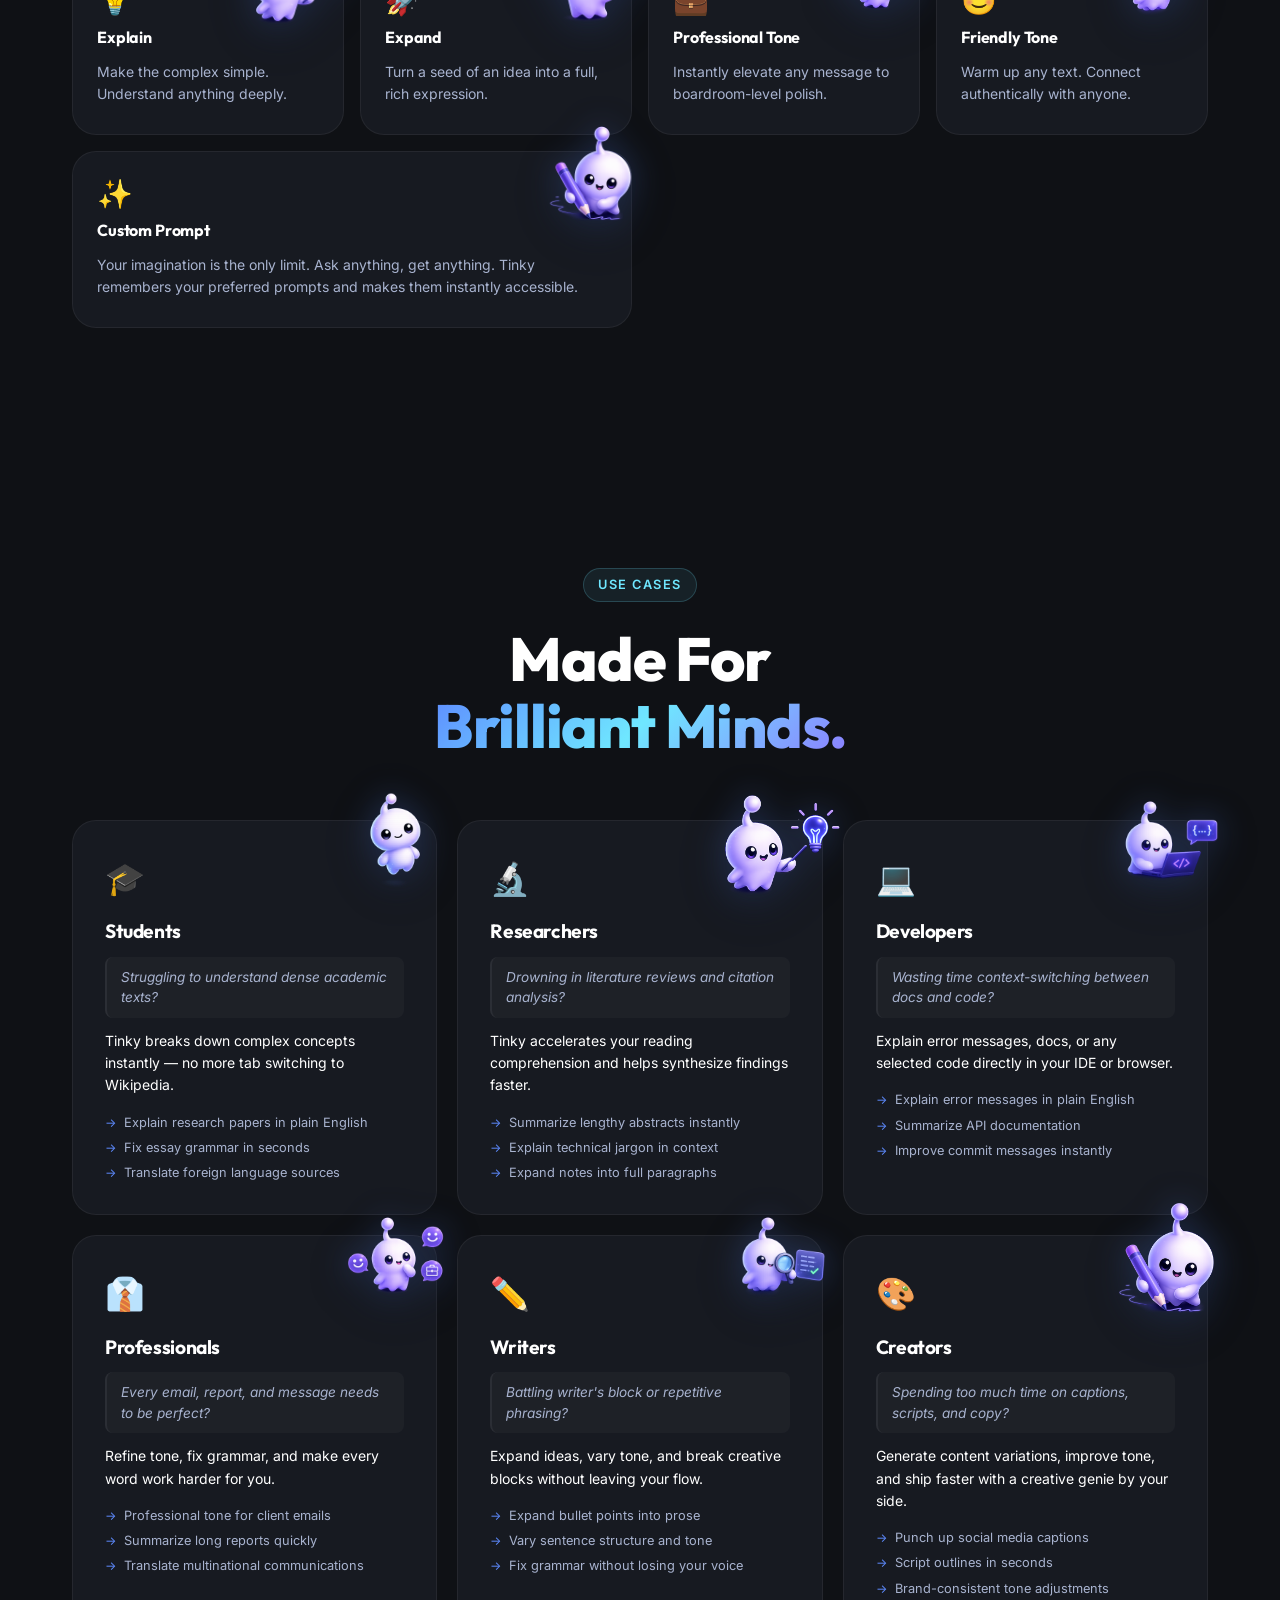
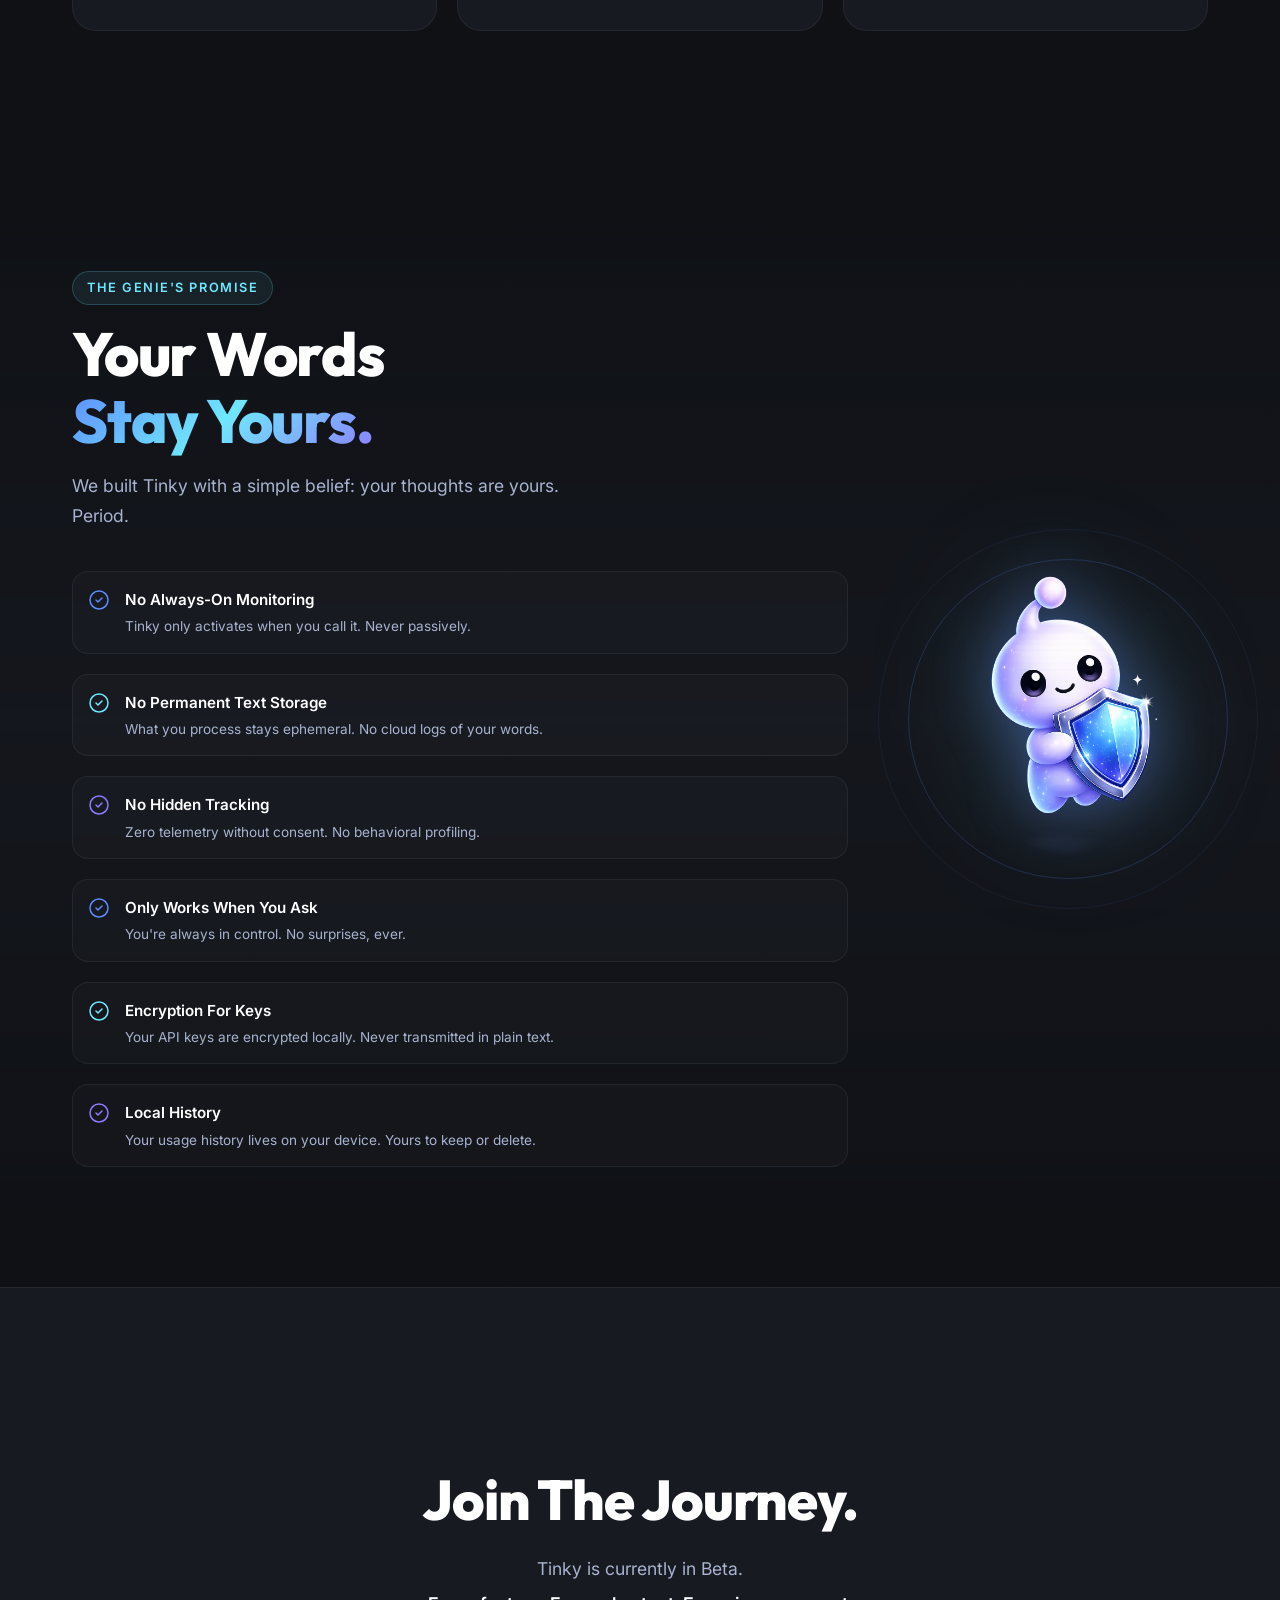
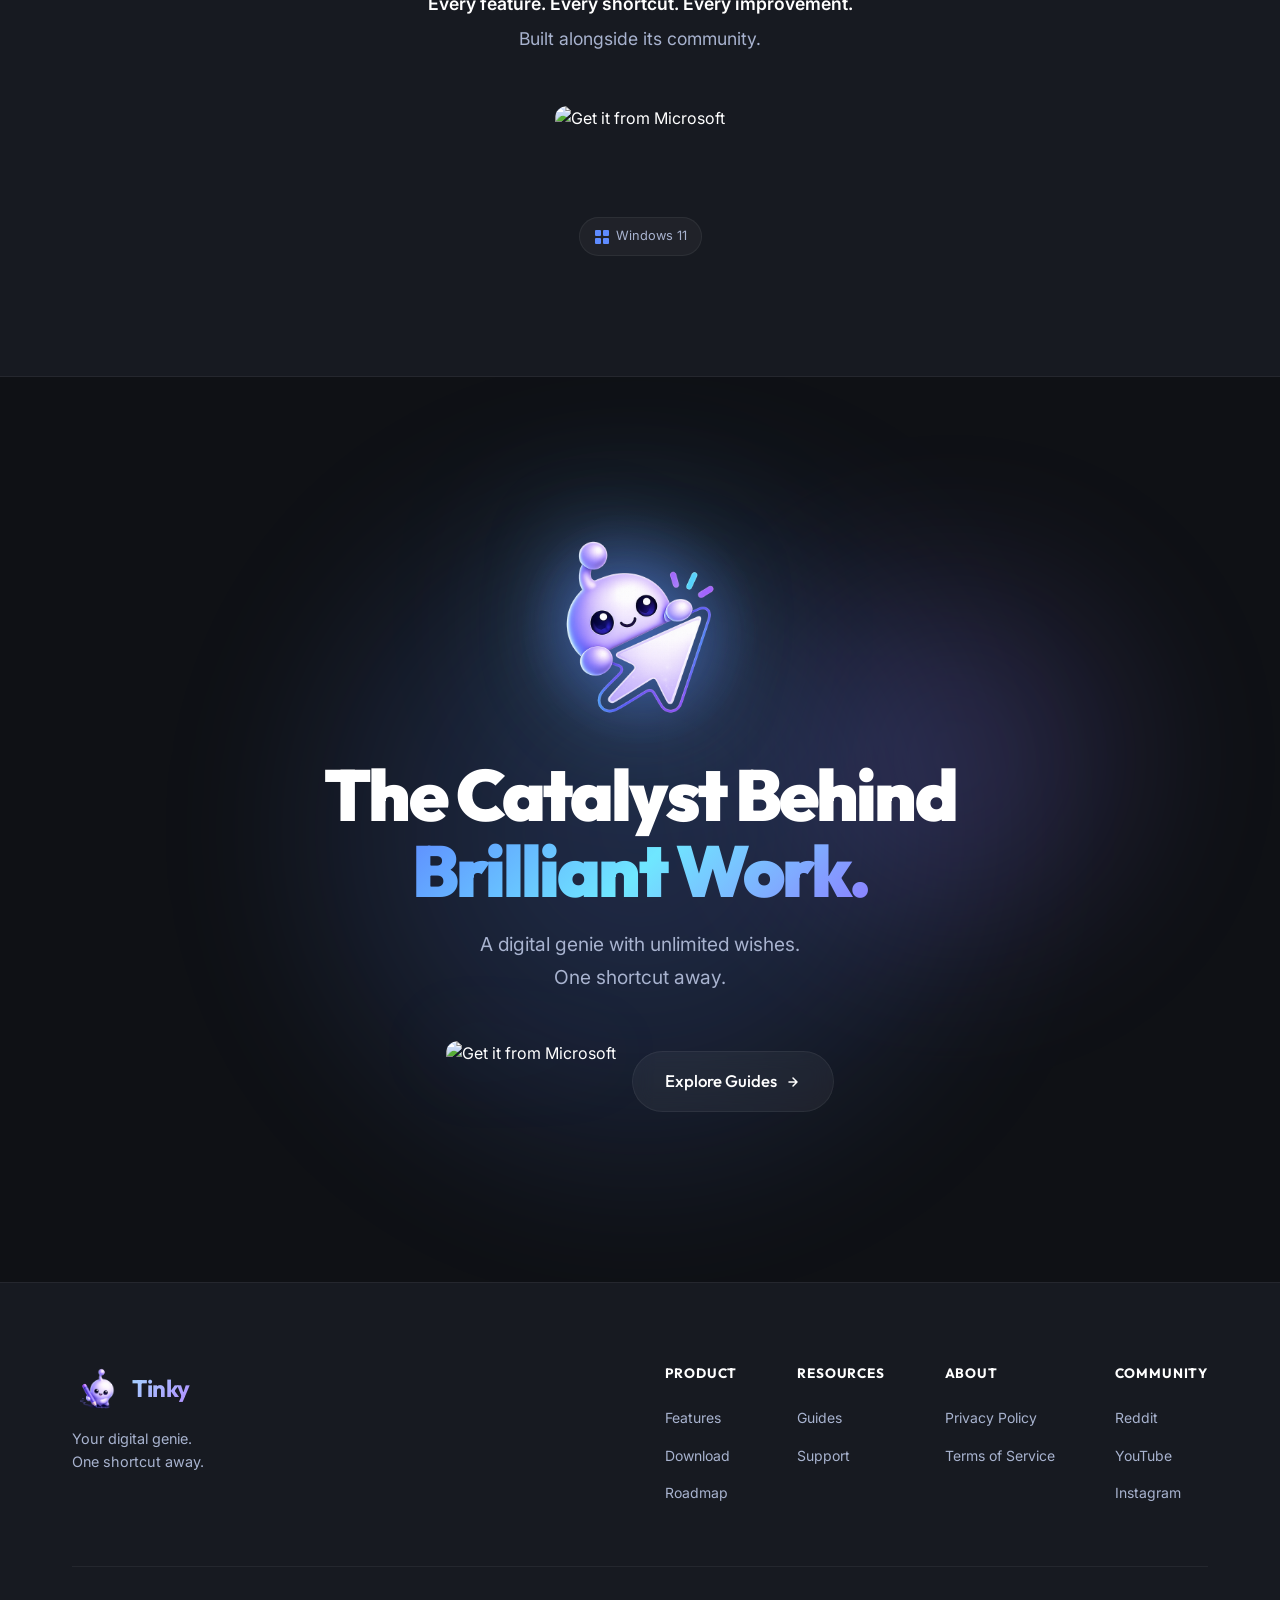
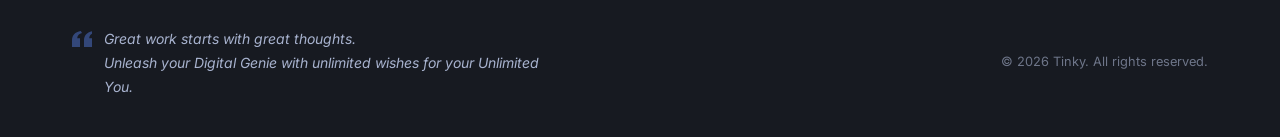
==== commit ac678408: "Add files via upload" ====
--- a/index.html
+++ b/index.html
@@ -18,6 +18,11 @@
   <link rel="preload" href="assets/Tinky_logo.png" as="image" />
 </head>
 <body>
+  <!-- Loading Screen -->
+  <div id="loading-screen" class="loading-screen">
+    <img src="assets/loading.svg" alt="Loading Tinky..." class="loading-spinner" />
+  </div>
+
   <!-- Cursor Glow -->
   <div id="cursor-glow" class="cursor-glow"></div>
 
@@ -45,7 +50,9 @@
 
       <div class="nav-actions">
         <a href="https://youtu.be/d6qUMZA48lI" class="btn-ghost" id="nav-demo-btn" target="_blank" rel="noopener noreferrer">Watch Demo</a>
-        <a href="https://github.com/Prasad-wOw/Tinky/releases/download/V1.0.2/Tinky-Setup-1.0.0.exe" class="btn-primary btn-sm" id="nav-download-btn" download>Download Beta</a>
+        <a href="https://apps.microsoft.com/detail/9NHCMMDMTR7S?hl=en-us&gl=IN&ocid=pdpshare" id="nav-download-btn" class="ms-store-link">
+          <img src="assets/Get it from Microsoft.png" alt="Get it from Microsoft" class="ms-store-badge-sm" />
+        </a>
       </div>
 
       <button class="mobile-menu-btn" id="mobile-menu-btn" aria-label="Toggle menu">
@@ -58,7 +65,9 @@
       <a href="#privacy" class="mobile-link">Privacy</a>
       <a href="#beta" class="mobile-link">Beta</a>
       <a href="guides/Guide.html" class="mobile-link">Guides</a>
-      <a href="https://github.com/Prasad-wOw/Tinky/releases/download/V1.0.2/Tinky-Setup-1.0.0.exe" class="btn-primary" id="mobile-download-btn" download>Download Beta</a>
+      <a href="https://apps.microsoft.com/detail/9NHCMMDMTR7S?hl=en-us&gl=IN&ocid=pdpshare" id="mobile-download-btn" class="ms-store-link">
+        <img src="assets/Get it from Microsoft.png" alt="Get it from Microsoft" class="ms-store-badge-sm" />
+      </a>
     </div>
   </nav>
 
@@ -127,11 +136,10 @@
         </p>
 
         <div class="hero-ctas reveal reveal-delay-4">
-          <a href="https://github.com/Prasad-wOw/Tinky/releases/download/V1.0.2/Tinky-Setup-1.0.0.exe" class="btn-primary btn-large" id="hero-download-btn" download>
-            <svg width="18" height="18" viewBox="0 0 18 18" fill="none"><path d="M9 2v10M5 8l4 4 4-4M3 14h12" stroke="currentColor" stroke-width="1.8" stroke-linecap="round" stroke-linejoin="round"/></svg>
-            Download Beta Version
+          <a href="https://apps.microsoft.com/detail/9NHCMMDMTR7S?hl=en-us&gl=IN&ocid=pdpshare" id="hero-download-btn" class="ms-store-link">
+            <img src="assets/Get it from Microsoft.png" alt="Get it from Microsoft" class="ms-store-badge-lg" />
           </a>
-          <a href="https://youtu.be/d6qUMZA48lI" class="btn-ghost btn-large" id="hero-demo-btn" target="_blank" rel="noopener noreferrer">
+          <a href="https://youtu.be/d6qUMZA48lI" class="btn-ghost" id="hero-demo-btn" target="_blank" rel="noopener noreferrer">
             <svg width="18" height="18" viewBox="0 0 18 18" fill="none"><circle cx="9" cy="9" r="7" stroke="currentColor" stroke-width="1.8"/><path d="M7 6.5l5 2.5-5 2.5V6.5z" fill="currentColor"/></svg>
             Watch Demo
           </a>
@@ -622,9 +630,8 @@
         </p>
 
         <div class="beta-cta reveal reveal-delay-4">
-          <a href="https://github.com/Prasad-wOw/Tinky/releases/download/V1.0.2/Tinky-Setup-1.0.0.exe" class="btn-primary btn-large" id="beta-download-btn" download>
-            <svg width="18" height="18" viewBox="0 0 18 18" fill="none"><path d="M9 2v10M5 8l4 4 4-4M3 14h12" stroke="currentColor" stroke-width="1.8" stroke-linecap="round" stroke-linejoin="round"/></svg>
-            Download Beta
+          <a href="https://apps.microsoft.com/detail/9NHCMMDMTR7S?hl=en-us&gl=IN&ocid=pdpshare" id="beta-download-btn" class="ms-store-link">
+            <img src="assets/Get it from Microsoft.png" alt="Get it from Microsoft" class="ms-store-badge-lg" />
           </a>
         </div>
 
@@ -666,9 +673,8 @@
         </p>
 
         <div class="final-ctas reveal reveal-delay-3">
-          <a href="https://github.com/Prasad-wOw/Tinky/releases/download/V1.0.2/Tinky-Setup-1.0.0.exe" class="btn-primary btn-large btn-glow" id="final-download-btn" download>
-            <svg width="18" height="18" viewBox="0 0 18 18" fill="none"><path d="M9 2v10M5 8l4 4 4-4M3 14h12" stroke="currentColor" stroke-width="1.8" stroke-linecap="round" stroke-linejoin="round"/></svg>
-            Download Beta
+          <a href="https://apps.microsoft.com/detail/9NHCMMDMTR7S?hl=en-us&gl=IN&ocid=pdpshare" id="final-download-btn" class="ms-store-link">
+            <img src="assets/Get it from Microsoft.png" alt="Get it from Microsoft" class="ms-store-badge-lg" style="filter: drop-shadow(0 0 40px rgba(94,139,255,0.35));" />
           </a>
           <a href="guides/Guide.html" class="btn-ghost btn-large" id="final-guides-btn">
             Explore Guides
--- a/styles.css
+++ b/styles.css
@@ -1439,3 +1439,48 @@
   .mascot-img { width: 150px; height: 150px; }
   .workflow-card { min-width: unset; }
 }
+
+/* ---- LOADING SCREEN ---- */
+.loading-screen {
+  position: fixed;
+  inset: 0;
+  background-color: var(--bg);
+  display: flex;
+  justify-content: center;
+  align-items: center;
+  z-index: 99999;
+  transition: opacity 0.5s ease, visibility 0.5s ease;
+}
+.loading-screen.hidden {
+  opacity: 0;
+  visibility: hidden;
+}
+.loading-spinner {
+  width: 400px;
+  height: 400px;
+  animation: pulse 2s infinite ease-in-out;
+}
+@keyframes pulse {
+  0% { transform: scale(0.9); opacity: 0.7; }
+  50% { transform: scale(1); opacity: 1; }
+  100% { transform: scale(0.9); opacity: 0.7; }
+}
+
+/* ---- MS STORE BUTTONS ---- */
+.ms-store-link {
+  display: inline-block;
+  transition: transform var(--transition);
+}
+.ms-store-link:hover {
+  transform: translateY(-2px);
+}
+.ms-store-badge-sm {
+  height: 60px;
+  width: auto;
+  border-radius: 8px;
+}
+.ms-store-badge-lg {
+  height: 81px;
+  width: auto;
+  border-radius: 12px;
+}
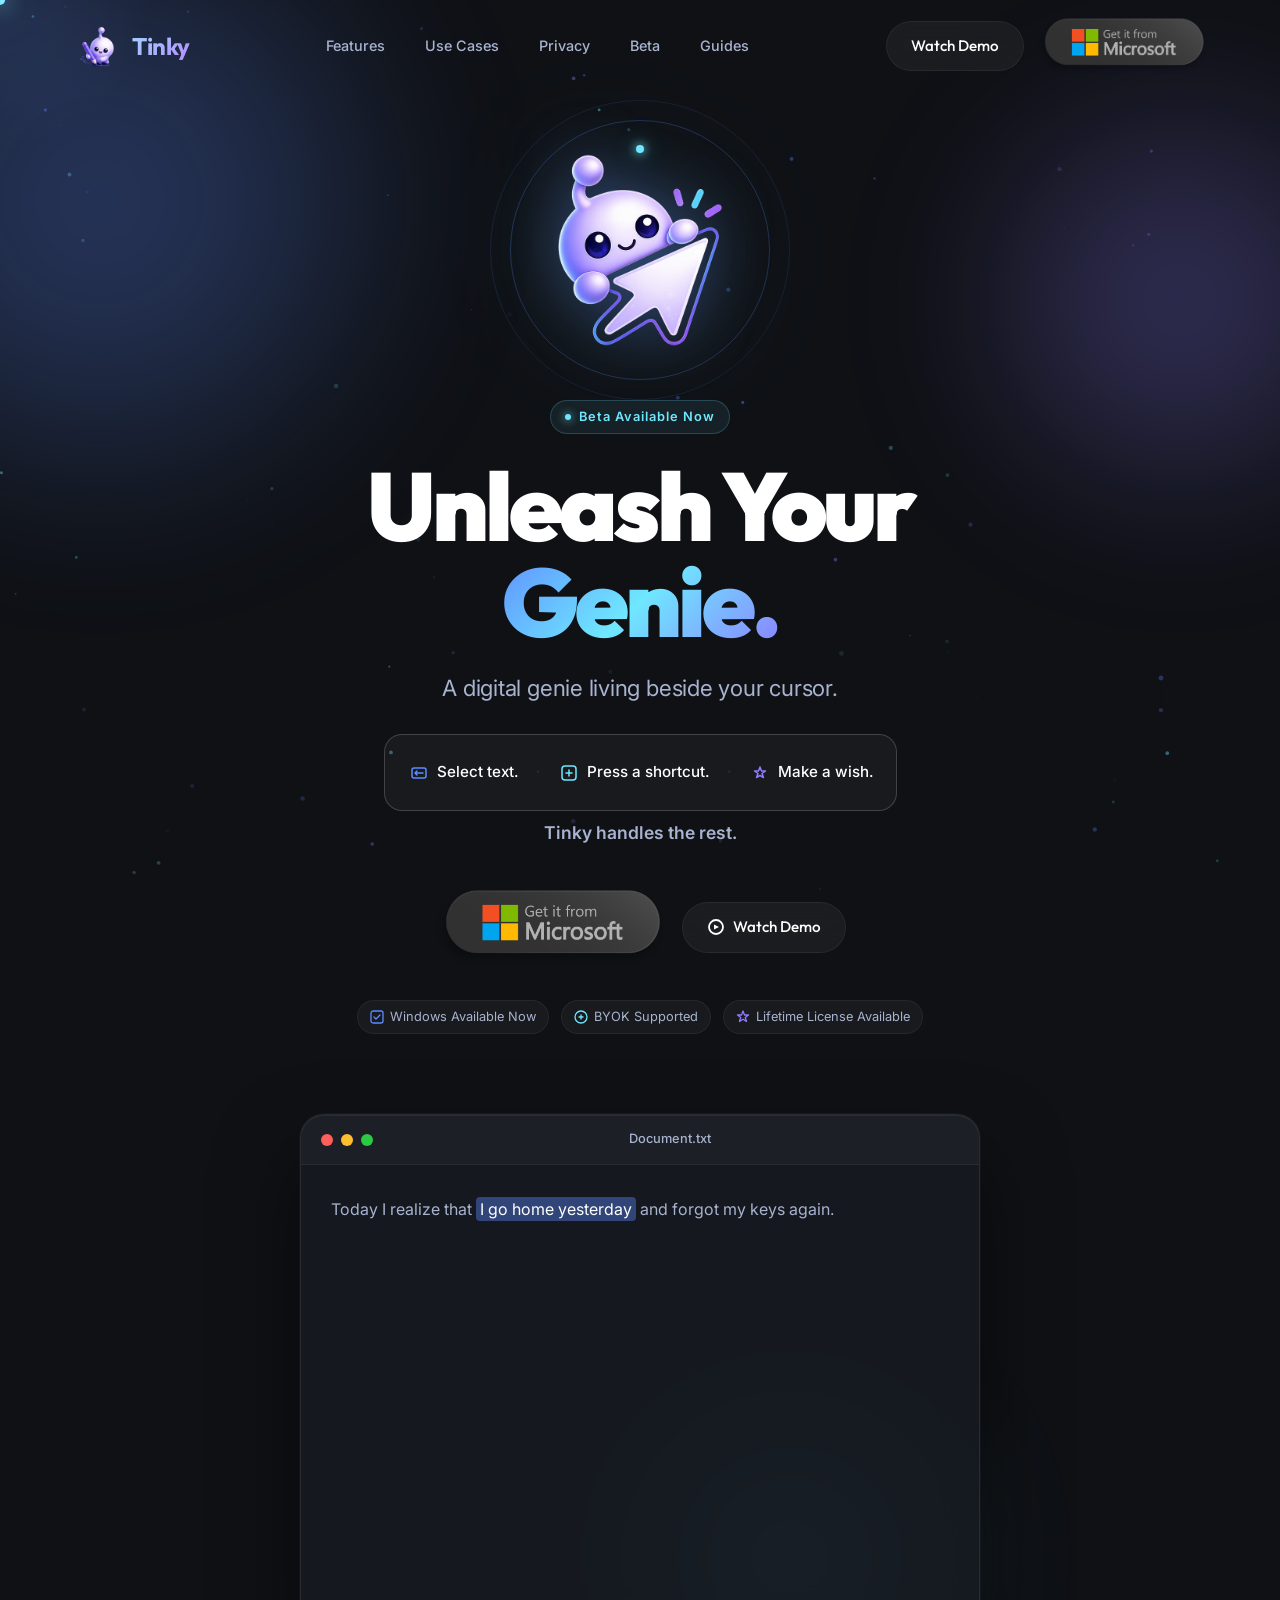
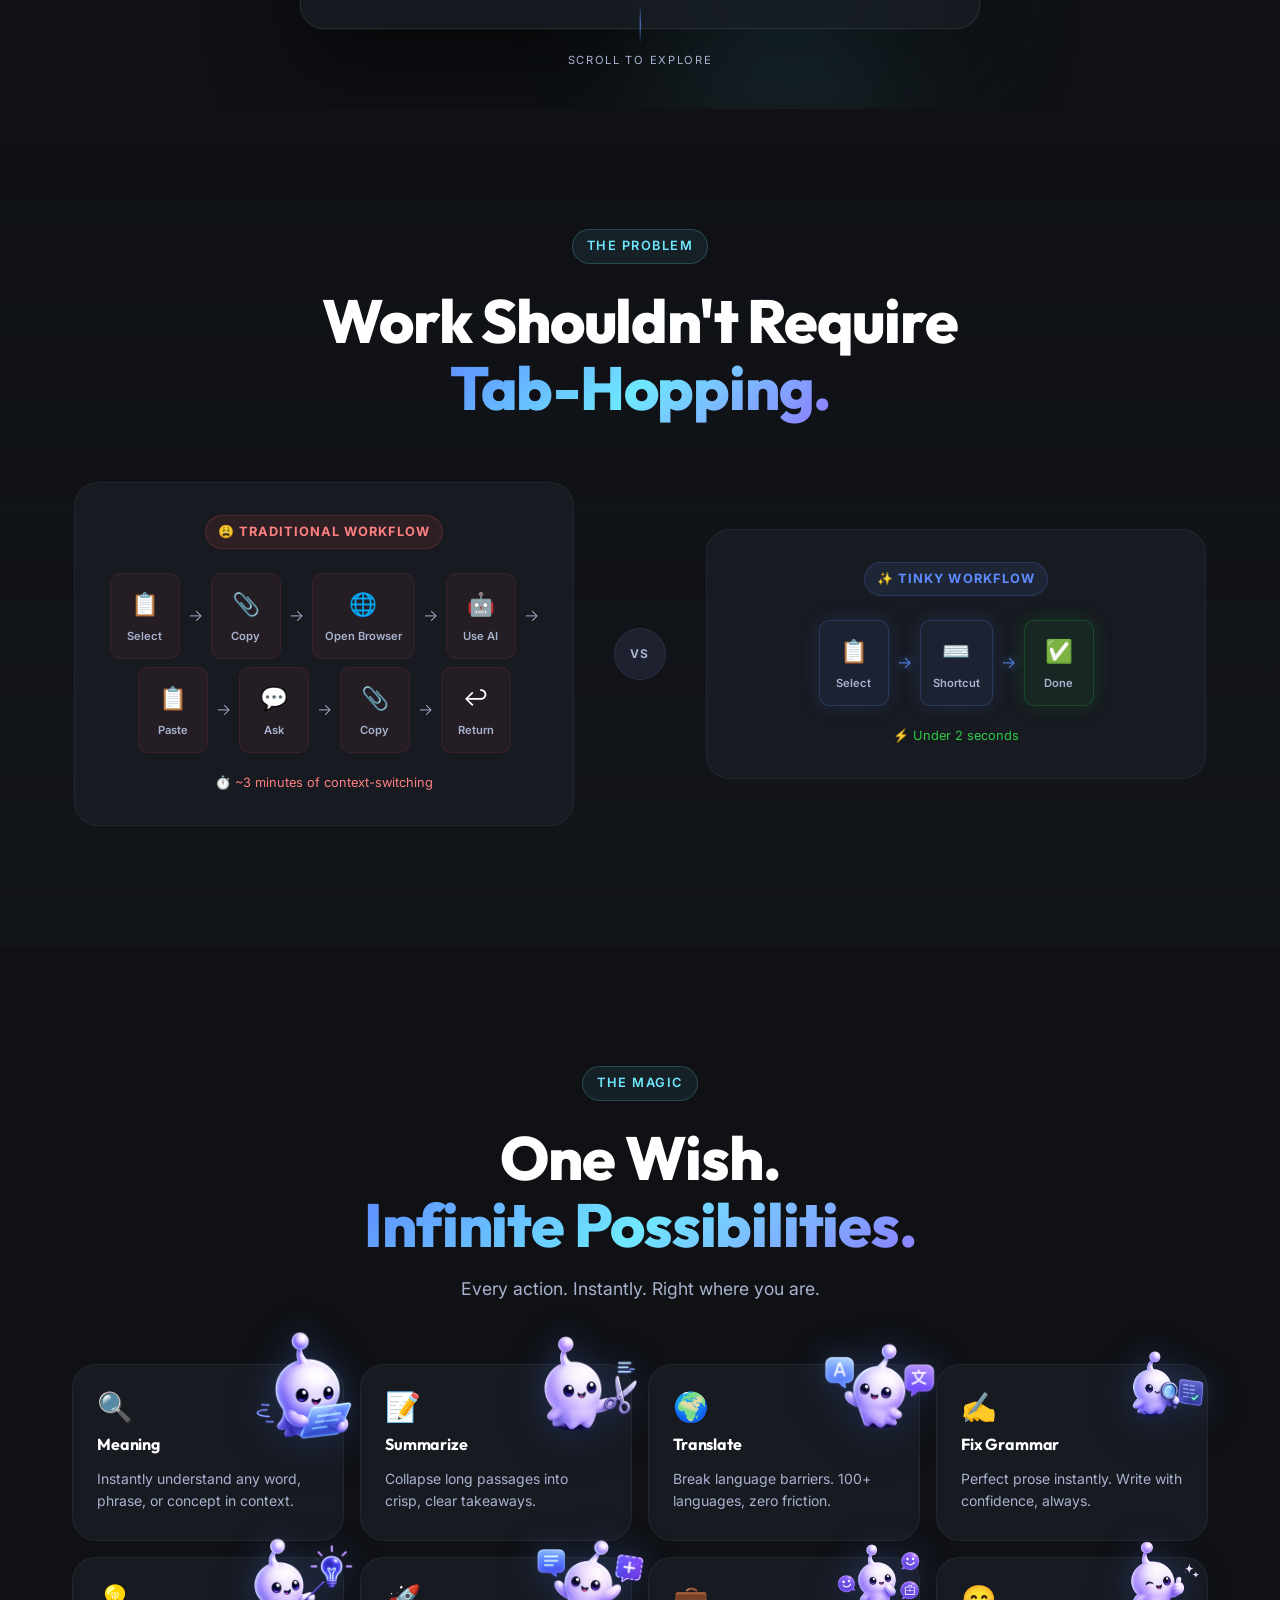
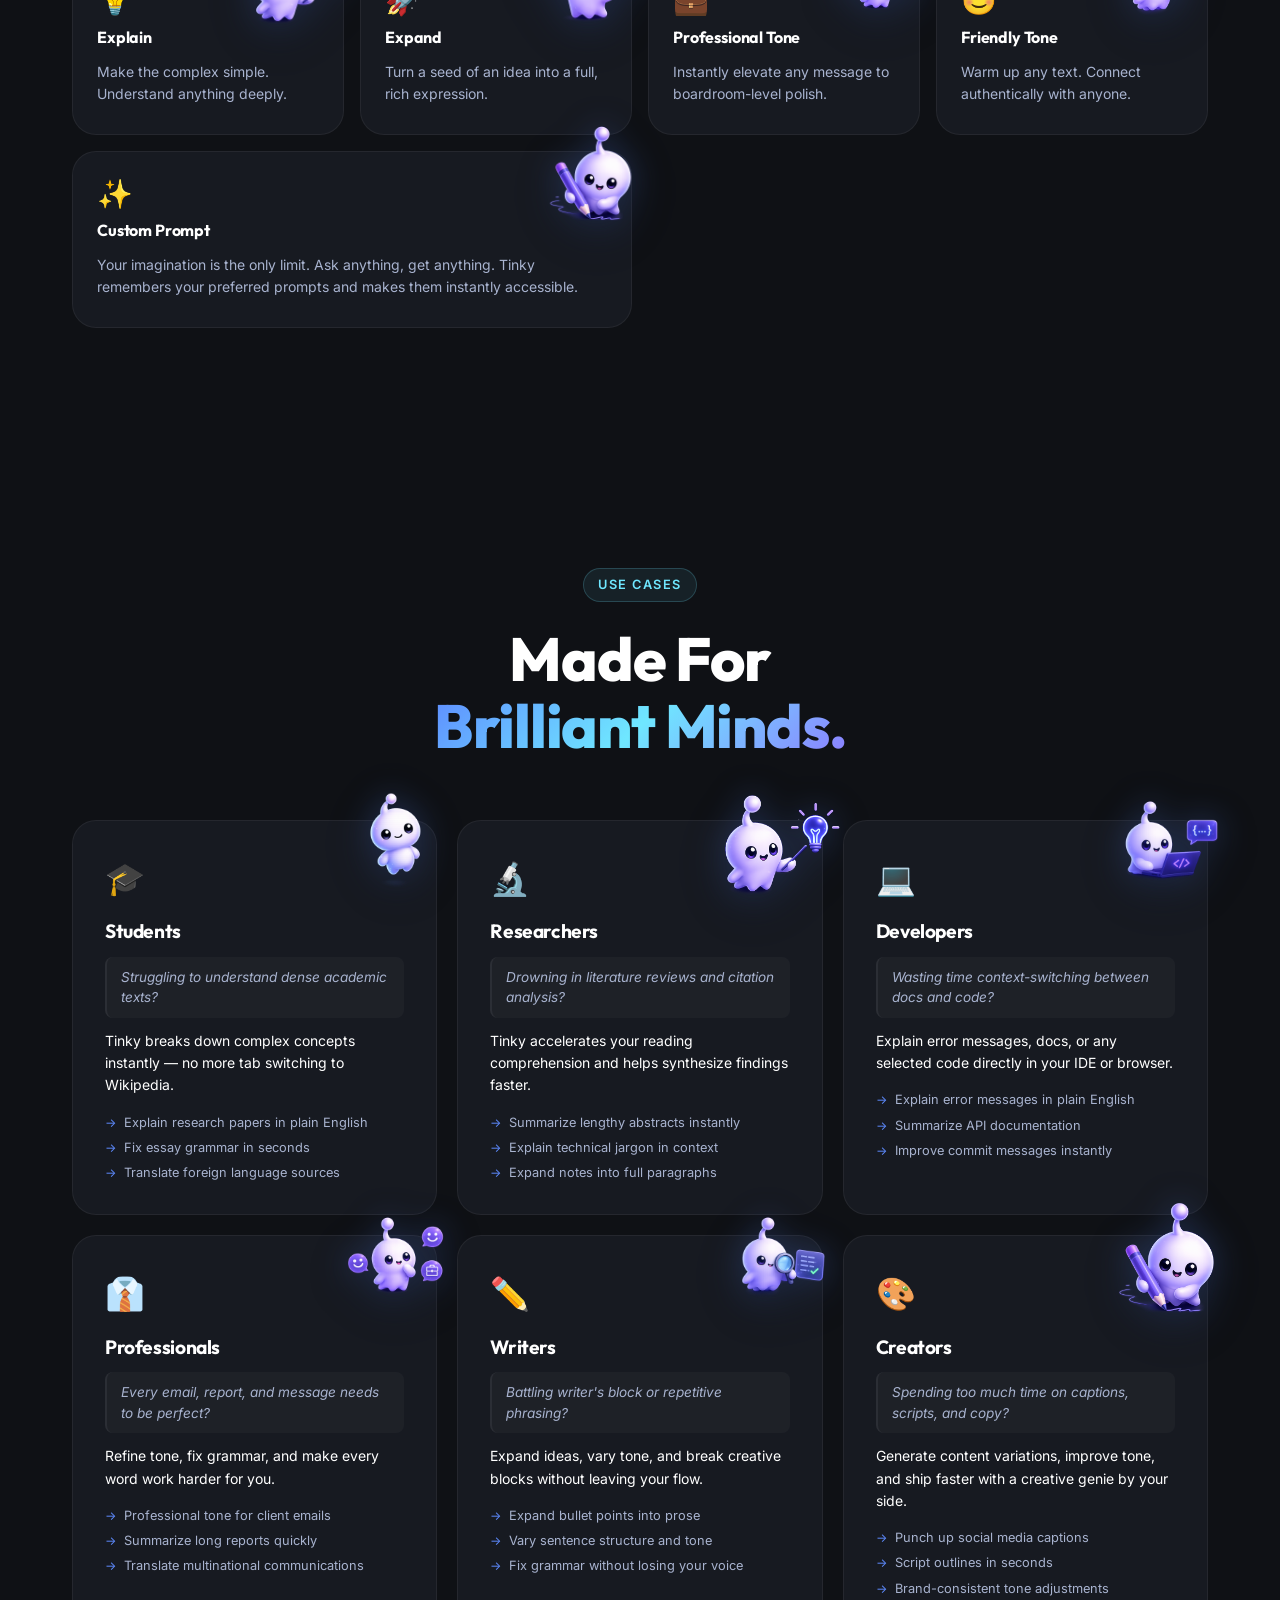
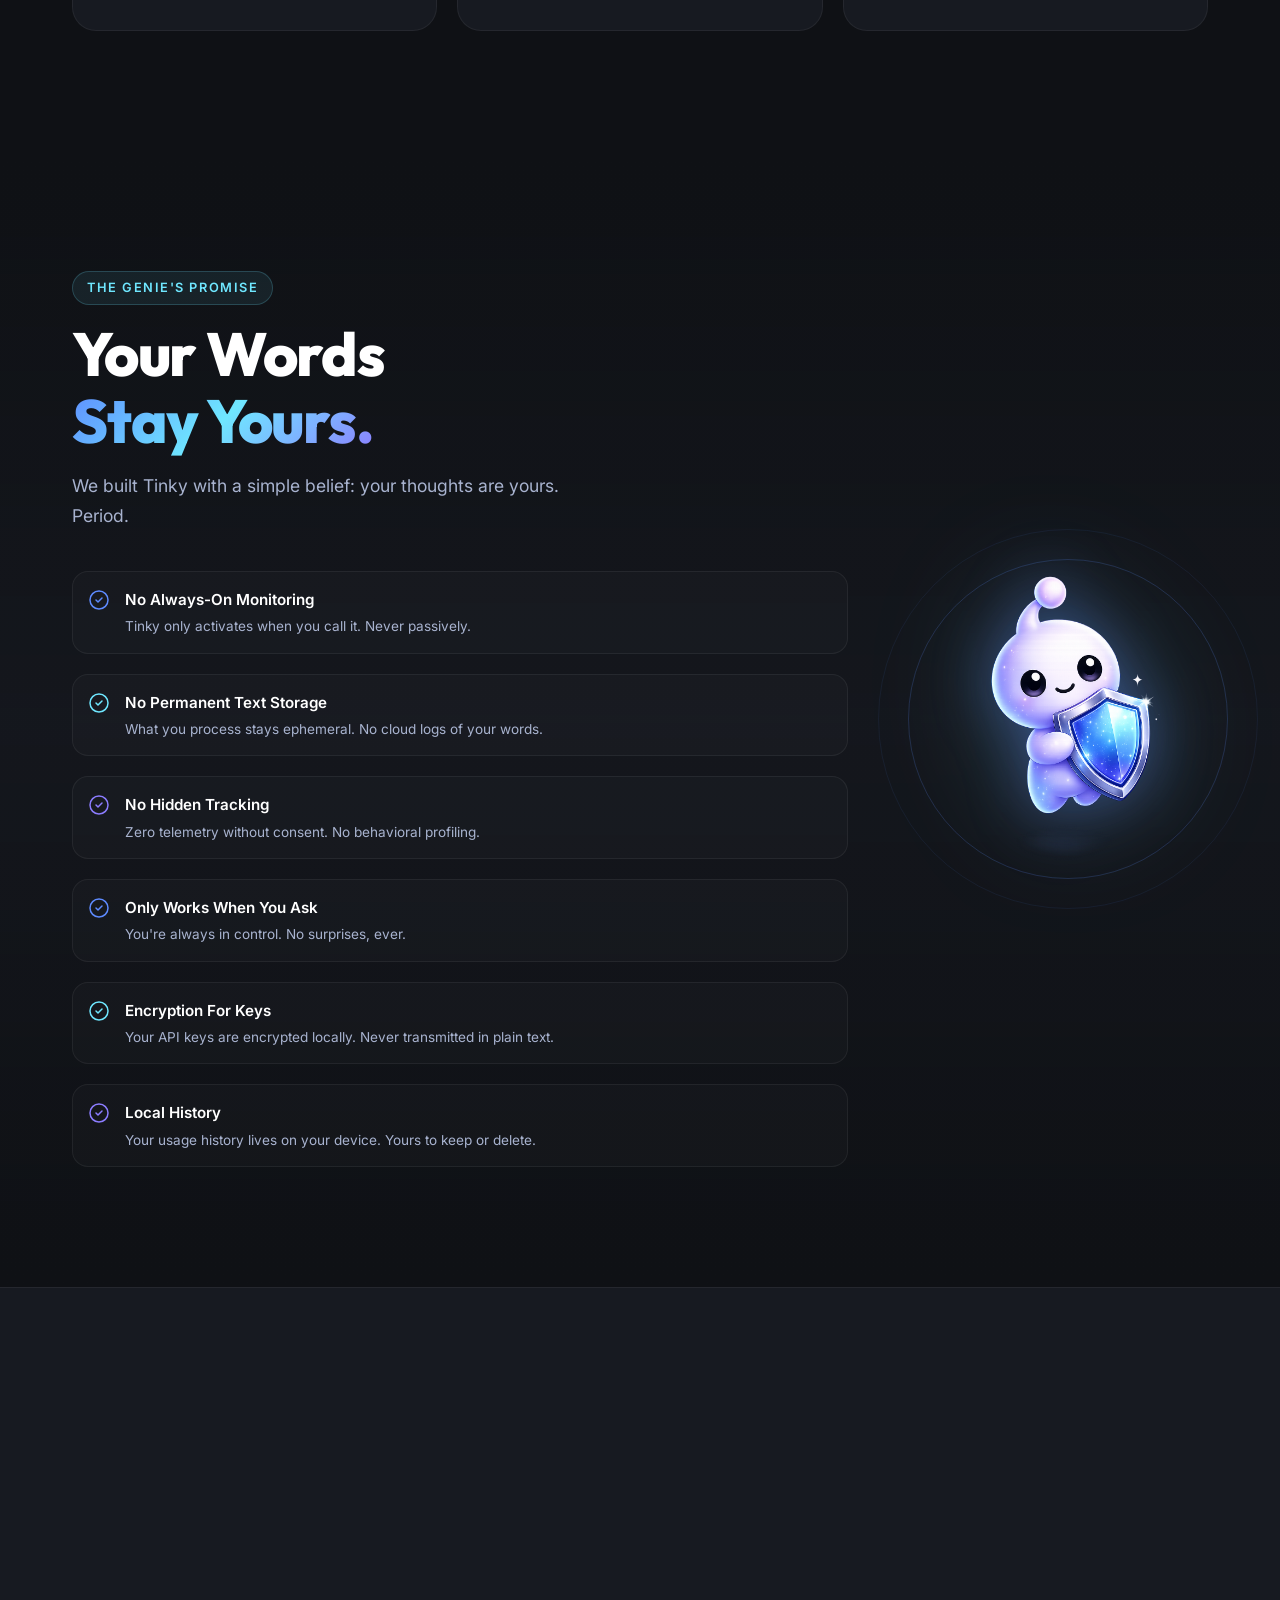
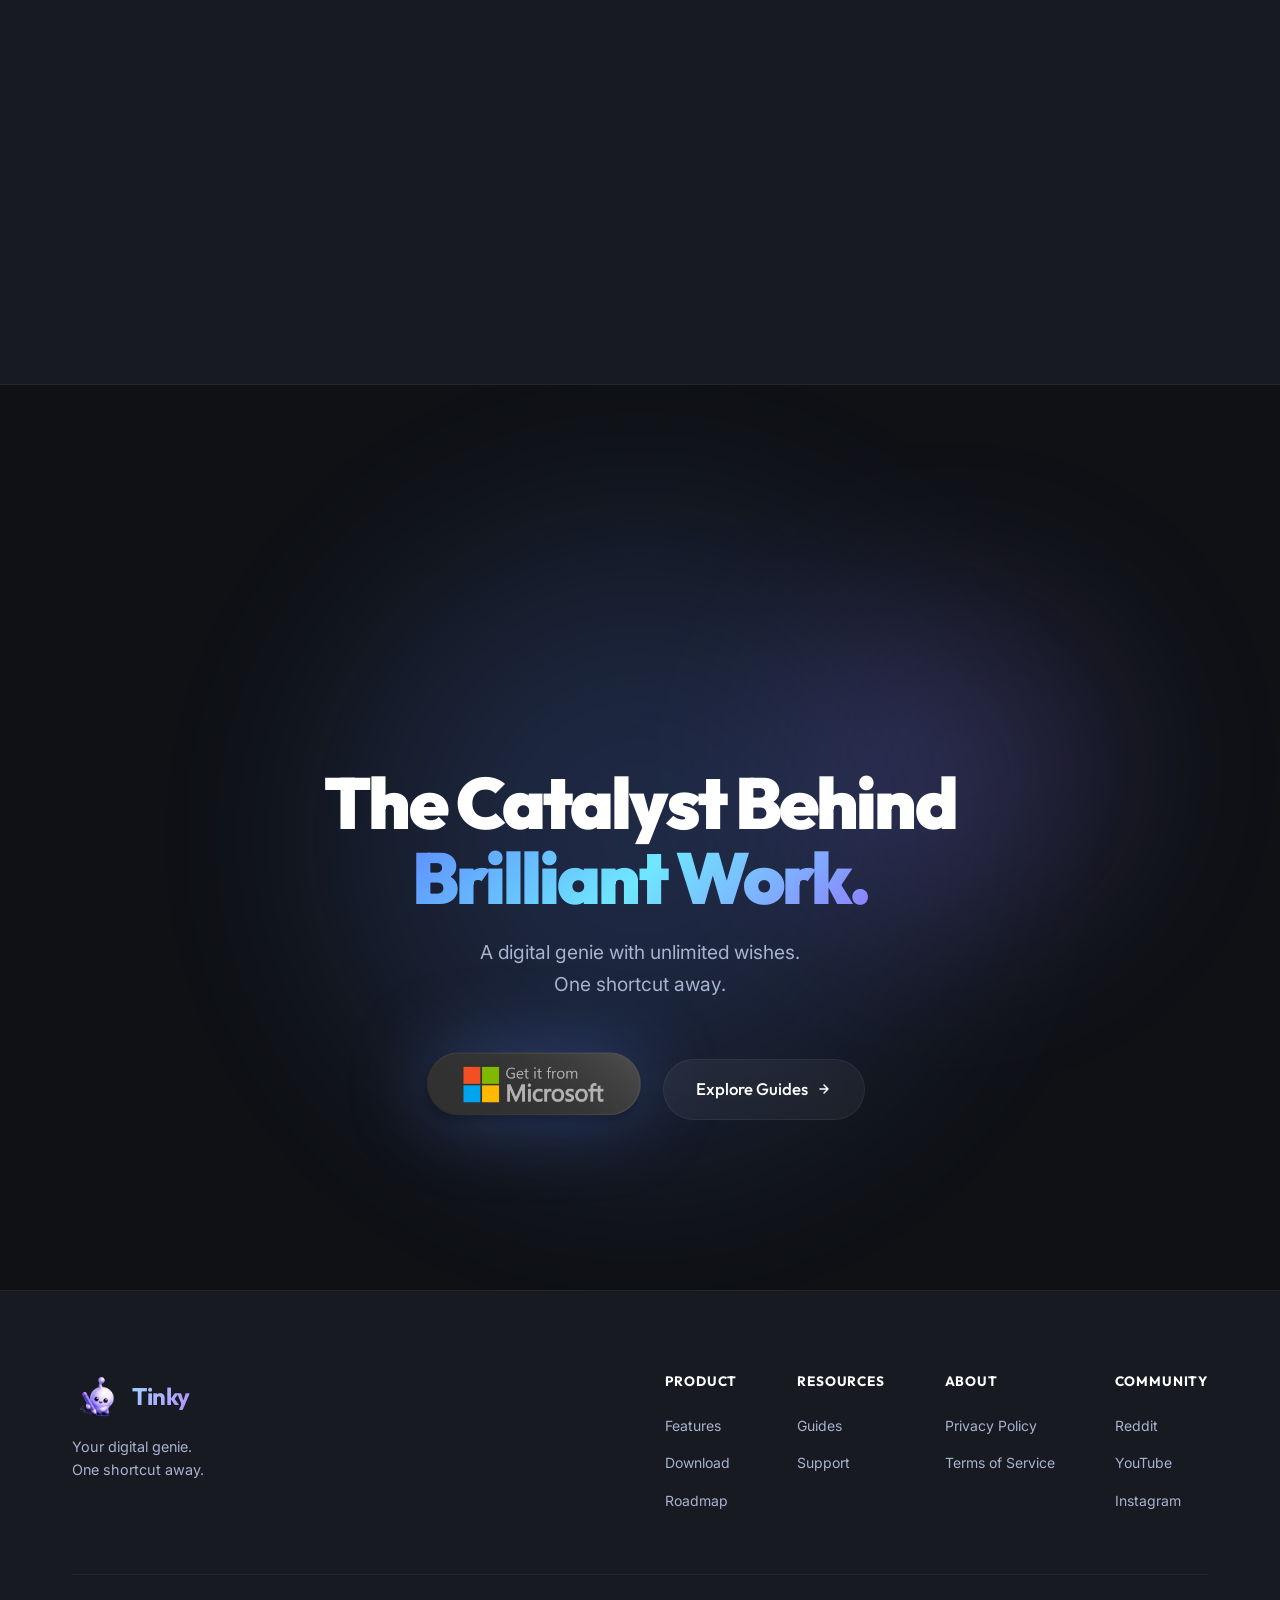
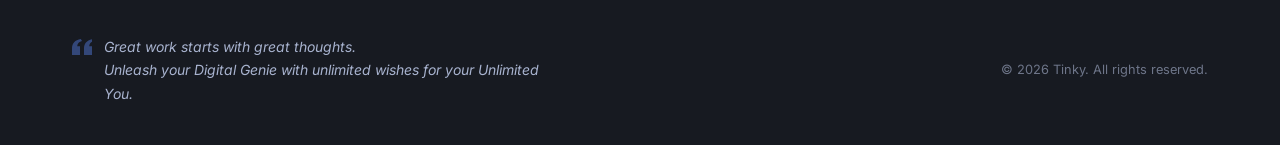
==== commit 089ae320: "Add files via upload" ====
--- a/index.html
+++ b/index.html
@@ -20,7 +20,10 @@
 <body>
   <!-- Loading Screen -->
   <div id="loading-screen" class="loading-screen">
-    <img src="assets/loading.svg" alt="Loading Tinky..." class="loading-spinner" />
+    <div class="tinky-loader">
+      <div class="loader-orb"></div>
+      <div class="loader-ring"></div>
+    </div>
   </div>
 
   <!-- Cursor Glow -->
--- a/styles.css
+++ b/styles.css
@@ -1449,21 +1449,56 @@
   justify-content: center;
   align-items: center;
   z-index: 99999;
-  transition: opacity 0.5s ease, visibility 0.5s ease;
+  transition: opacity 0.6s ease, visibility 0.6s ease;
 }
 .loading-screen.hidden {
   opacity: 0;
   visibility: hidden;
 }
-.loading-spinner {
-  width: 400px;
-  height: 400px;
-  animation: pulse 2s infinite ease-in-out;
-}
-@keyframes pulse {
-  0% { transform: scale(0.9); opacity: 0.7; }
-  50% { transform: scale(1); opacity: 1; }
-  100% { transform: scale(0.9); opacity: 0.7; }
+.tinky-loader {
+  position: relative;
+  width: 120px;
+  height: 120px;
+  display: flex;
+  justify-content: center;
+  align-items: center;
+}
+.loader-orb {
+  width: 40px;
+  height: 40px;
+  border-radius: 50%;
+  background: radial-gradient(circle, var(--accent) 0%, var(--primary) 70%, transparent 100%);
+  box-shadow: 0 0 30px var(--accent), 0 0 60px var(--primary);
+  animation: orb-breathe 2s ease-in-out infinite;
+}
+.loader-ring {
+  position: absolute;
+  inset: 0;
+  border-radius: 50%;
+  border: 2px solid transparent;
+  border-top-color: var(--accent);
+  border-bottom-color: var(--primary);
+  animation: ring-spin 1.5s linear infinite;
+  opacity: 0.8;
+  box-shadow: 0 0 10px rgba(111,231,255,0.2) inset;
+}
+.loader-ring::before {
+  content: '';
+  position: absolute;
+  inset: 8px;
+  border-radius: 50%;
+  border: 2px solid transparent;
+  border-left-color: var(--secondary);
+  animation: ring-spin 2s linear infinite reverse;
+}
+
+@keyframes orb-breathe {
+  0%, 100% { transform: scale(1); opacity: 0.8; }
+  50% { transform: scale(1.3); opacity: 1; box-shadow: 0 0 50px var(--accent), 0 0 80px var(--primary); }
+}
+@keyframes ring-spin {
+  0% { transform: rotate(0deg); }
+  100% { transform: rotate(360deg); }
 }
 
 /* ---- MS STORE BUTTONS ---- */
